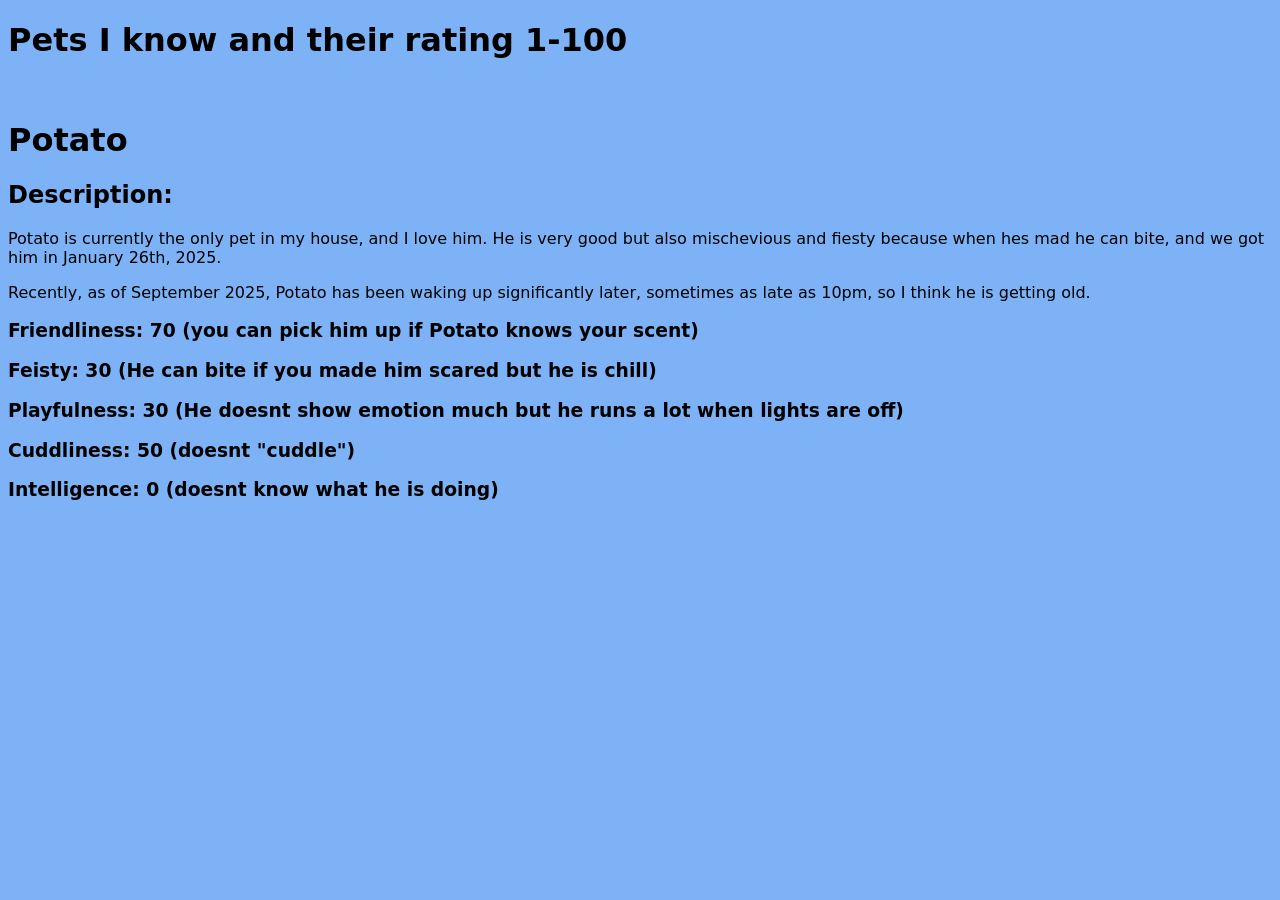
==== index.html @ 84dd9e2d "update index.html" ====
<!DOCTYPE html>
<html lang="en">
<head><link rel="preconnect" href="https://fonts.googleapis.com">
<link rel="preconnect" href="https://fonts.gstatic.com" crossorigin>
<link href="https://fonts.googleapis.com/css2?family=Funnel+Sans:ital,wght@0,300..800;1,300..800&display=swap" rel="stylesheet">
</style>   <style>
        img{
           border-radius: 25px; 
           margin: 5px;
        }
        body{
        font-family: system-ui, -apple-system, BlinkMacSystemFont, 'Segoe UI', Roboto, Oxygen, Ubuntu, Cantarell, 'Open Sans', 'Helvetica Neue', sans-serif;  
        }
    </style>
<body style="background-color: rgb(125, 179, 246);">
 <meta charset="UTF-8">
 <title>W pets</title>
 <h1>Pets I know and their rating 1-100</h1>
 <img src="tater1.jpeg" width="200px" alt="">
 <img src="tater2.jpeg" width="200px" alt="">
 <img src="tater3.jpeg" width="200px" alt="">
 <img src="tater4.jpeg" width="200px" alt="">
 <img src="tater5.jpeg" width="200px" alt="">
 <img src="tater6.jpeg" width="200px" alt="">
 <img src="tater7.jpeg" width="200px" alt="">
 <div style=""><h1>Potato</h1>
 <h2>Description:</h2>
<p>Potato is currently the only pet in my house,
     and I love him. He is very good but also mischevious
     and fiesty because when hes mad he can bite,
    and we got him in January 26th, 2025.
</p><p> Recently, as of September
    2025, Potato has been waking up significantly later, sometimes as late
    as 10pm, so I think he is getting old.</p>
<h3>Friendliness: 70 (you can pick him up if Potato knows your scent)</h3>
<h3>Feisty: 30 (He can bite if you made him scared but he is chill)</h3>
<h3>Playfulness: 30 (He doesnt show emotion much but he runs a lot when lights are off)</h3></div>
<h3>Cuddliness: 50 (doesnt "cuddle")</h3>
<h3>Intelligence: 0 (doesnt know what he is doing)</h3> </body>
 <head><link rel="preconnect" href="https://fonts.googleapis.com">
<link rel="preconnect" href="https://fonts.gstatic.com" crossorigin>
<link href="https://fonts.googleapis.com/css2?family=Funnel+Sans:ital,wght@0,300..800;1,300..800&display=swap" rel="stylesheet">
</head>

</html>
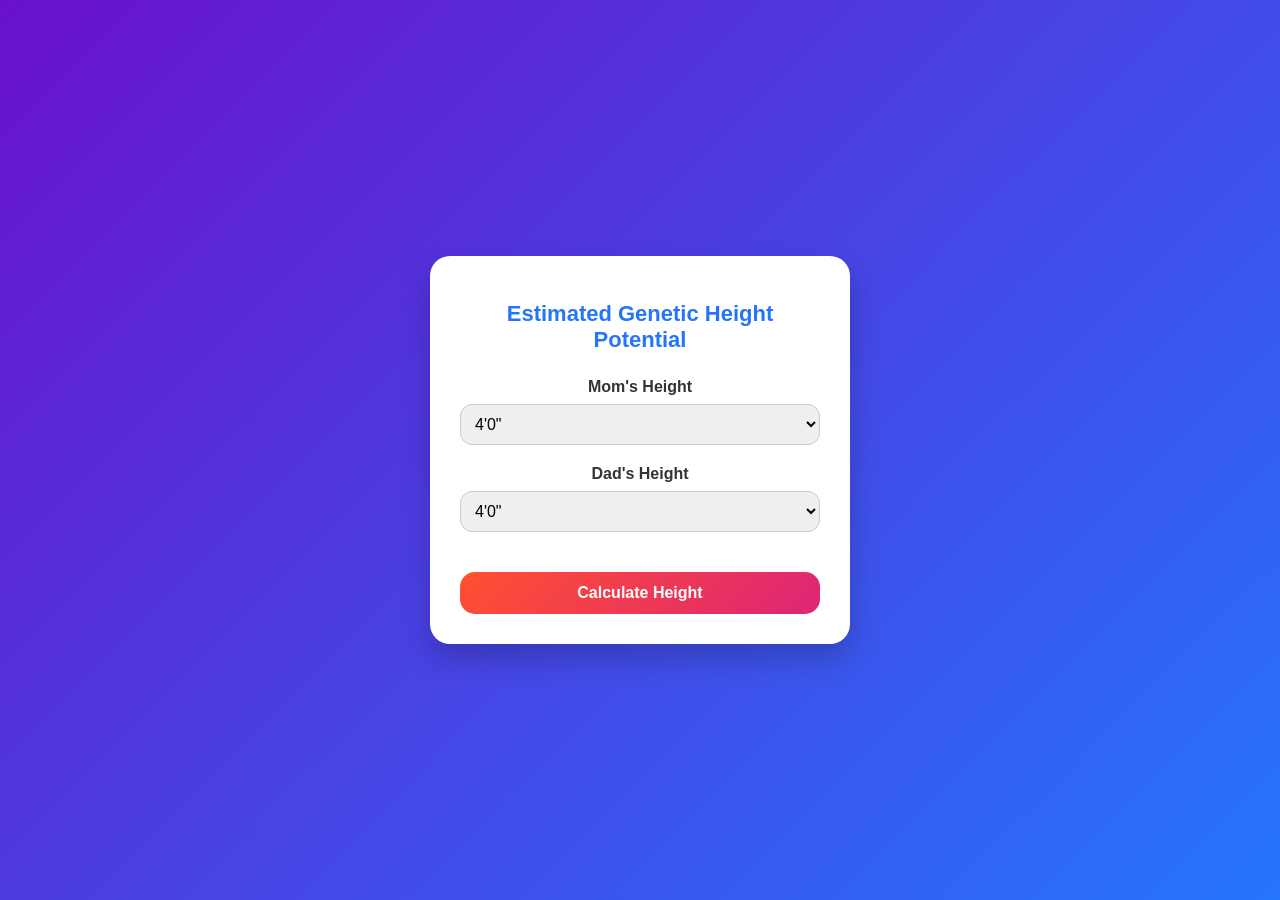
==== commit 83551298: "update index.html for improved structure and styling" ====
--- a/index.html
+++ b/index.html
@@ -1,45 +1,141 @@
 <!DOCTYPE html>
 <html lang="en">
-<head><link rel="preconnect" href="https://fonts.googleapis.com">
-<link rel="preconnect" href="https://fonts.gstatic.com" crossorigin>
-<link href="https://fonts.googleapis.com/css2?family=Funnel+Sans:ital,wght@0,300..800;1,300..800&display=swap" rel="stylesheet">
-</style>   <style>
-        img{
-           border-radius: 25px; 
-           margin: 5px;
-        }
-        body{
-        font-family: system-ui, -apple-system, BlinkMacSystemFont, 'Segoe UI', Roboto, Oxygen, Ubuntu, Cantarell, 'Open Sans', 'Helvetica Neue', sans-serif;  
-        }
-    </style>
-<body style="background-color: rgb(125, 179, 246);">
- <meta charset="UTF-8">
- <title>W pets</title>
- <h1>Pets I know and their rating 1-100</h1>
- <img src="tater1.jpeg" width="200px" alt="">
- <img src="tater2.jpeg" width="200px" alt="">
- <img src="tater3.jpeg" width="200px" alt="">
- <img src="tater4.jpeg" width="200px" alt="">
- <img src="tater5.jpeg" width="200px" alt="">
- <img src="tater6.jpeg" width="200px" alt="">
- <img src="tater7.jpeg" width="200px" alt="">
- <div style=""><h1>Potato</h1>
- <h2>Description:</h2>
-<p>Potato is currently the only pet in my house,
-     and I love him. He is very good but also mischevious
-     and fiesty because when hes mad he can bite,
-    and we got him in January 26th, 2025.
-</p><p> Recently, as of September
-    2025, Potato has been waking up significantly later, sometimes as late
-    as 10pm, so I think he is getting old.</p>
-<h3>Friendliness: 70 (you can pick him up if Potato knows your scent)</h3>
-<h3>Feisty: 30 (He can bite if you made him scared but he is chill)</h3>
-<h3>Playfulness: 30 (He doesnt show emotion much but he runs a lot when lights are off)</h3></div>
-<h3>Cuddliness: 50 (doesnt "cuddle")</h3>
-<h3>Intelligence: 0 (doesnt know what he is doing)</h3> </body>
- <head><link rel="preconnect" href="https://fonts.googleapis.com">
-<link rel="preconnect" href="https://fonts.gstatic.com" crossorigin>
-<link href="https://fonts.googleapis.com/css2?family=Funnel+Sans:ital,wght@0,300..800;1,300..800&display=swap" rel="stylesheet">
+<head>
+<meta charset="UTF-8">
+<title>Estimated Genetic Height Potential</title>
+
+<style>
+    body {
+        font-family: 'Segoe UI', Tahoma, Geneva, Verdana, sans-serif;
+        background: linear-gradient(135deg, #6a11cb, #2575fc);
+        height: 100vh;
+        margin: 0;
+        display: flex;
+        justify-content: center;
+        align-items: center;
+        color: #333;
+    }
+
+    .card {
+        background: white;
+        padding: 30px;
+        border-radius: 20px;
+        width: 360px;
+        box-shadow: 0 15px 30px rgba(0, 0, 0, 0.2);
+        text-align: center;
+    }
+
+    h1 {
+        font-size: 22px;
+        margin-bottom: 25px;
+        color: #2575fc;
+    }
+
+    .input-group {
+        margin-bottom: 20px;
+    }
+
+    label {
+        display: block;
+        margin-bottom: 8px;
+        font-weight: 600;
+    }
+
+    select {
+        width: 100%;
+        padding: 10px;
+        font-size: 16px;
+        border-radius: 12px;
+        border: 1px solid #ccc;
+        outline: none;
+        cursor: pointer;
+    }
+
+    button {
+        margin-top: 20px;
+        width: 100%;
+        padding: 12px;
+        font-size: 16px;
+        border: none;
+        border-radius: 15px;
+        background: linear-gradient(135deg, #ff512f, #dd2476);
+        color: white;
+        cursor: pointer;
+        font-weight: bold;
+        transition: transform 0.2s ease, box-shadow 0.2s ease;
+    }
+
+    button:hover {
+        transform: translateY(-2px);
+        box-shadow: 0 8px 15px rgba(0, 0, 0, 0.2);
+    }
+
+    .result {
+        margin-top: 25px;
+        padding: 15px;
+        background: #f1f5ff;
+        border-radius: 15px;
+        font-size: 18px;
+        font-weight: bold;
+        color: #333;
+        display: none;
+    }
+</style>
 </head>
 
+<body>
+
+<div class="card">
+    <h1>Estimated Genetic Height Potential</h1>
+
+    <div class="input-group">
+        <label for="momHeight">Mom's Height</label>
+        <select id="momHeight"></select>
+    </div>
+
+    <div class="input-group">
+        <label for="dadHeight">Dad's Height</label>
+        <select id="dadHeight"></select>
+    </div>
+
+    <button onclick="calculateHeight()">Calculate Height</button>
+
+    <div class="result" id="result"></div>
+</div>
+
+<script>
+    function populateHeights(selectId) {
+        const select = document.getElementById(selectId);
+        for (let feet = 4; feet <= 7; feet++) {
+            for (let inches = 0; inches < 12; inches++) {
+                const totalInches = feet * 12 + inches;
+                const option = document.createElement("option");
+                option.value = totalInches;
+                option.textContent = `${feet}'${inches}"`;
+                select.appendChild(option);
+            }
+        }
+    }
+
+    populateHeights("momHeight");
+    populateHeights("dadHeight");
+
+    function calculateHeight() {
+        const mom = parseInt(document.getElementById("momHeight").value);
+        const dad = parseInt(document.getElementById("dadHeight").value);
+
+        const combined = mom + dad;
+        const average = combined / 2;
+        const finalHeight = average + 5;
+
+        const feet = Math.floor(finalHeight / 12);
+        const inches = Math.round(finalHeight % 12);
+
+        const result = document.getElementById("result");
+        result.style.display = "block";
+        result.textContent = `Estimated Height: ${feet}'${inches}"`;
+    }
+</script>
+
+</body>
 </html>
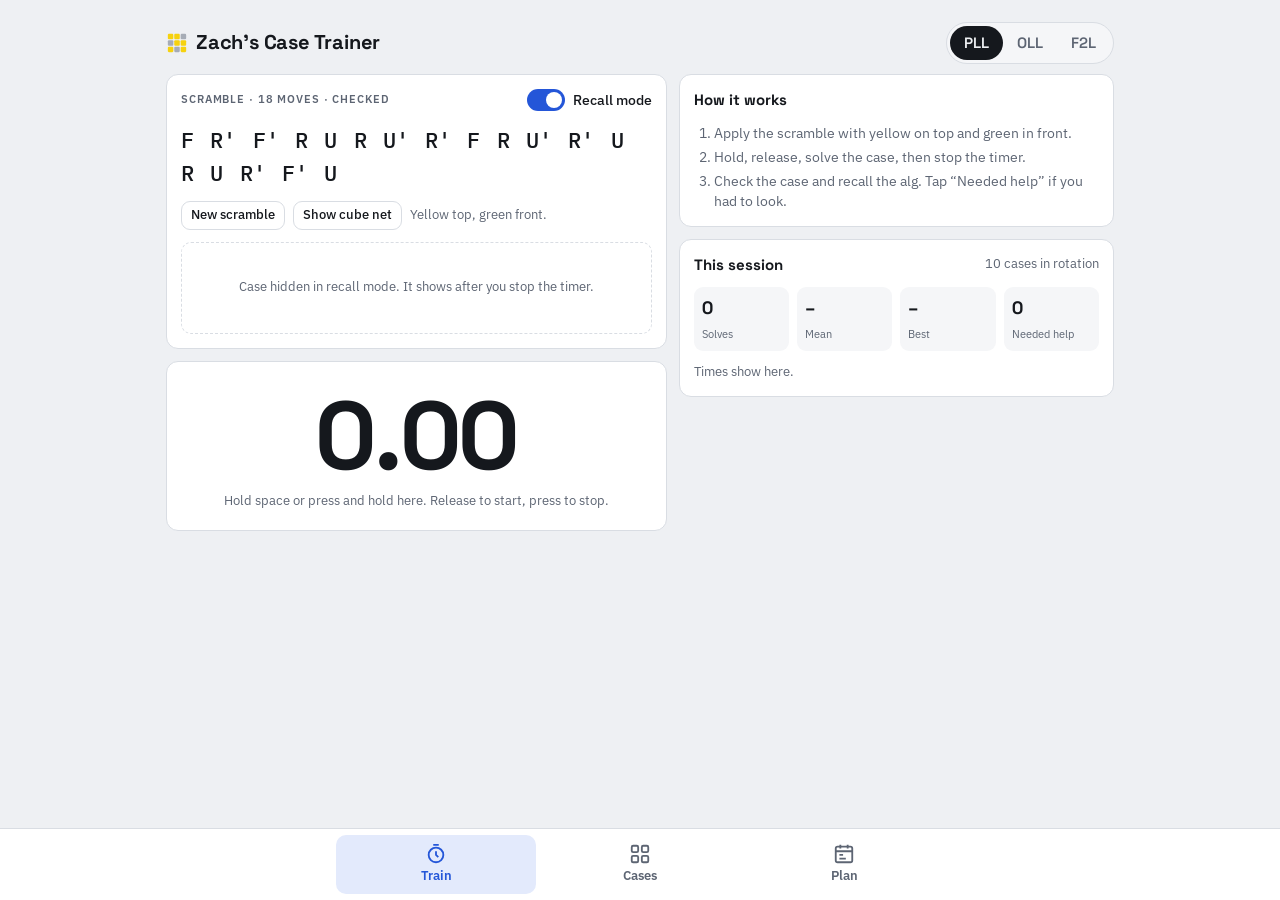
==== commit ecbd06e3: "Case trainer" ====
--- a/index.html
+++ b/index.html
@@ -1,141 +1,980 @@
-<!DOCTYPE html>
+<!doctype html>
 <html lang="en">
 <head>
-<meta charset="UTF-8">
-<title>Estimated Genetic Height Potential</title>
-
+<meta charset="utf-8">
+<meta name="viewport" content="width=device-width, initial-scale=1, viewport-fit=cover">
+<style>:root{padding-top:env(safe-area-inset-top,0px);padding-bottom:env(safe-area-inset-bottom,0px)}body{margin:0}img{max-width:100%}[hidden]{display:none!important}</style>
+<title>Zach’s Case Trainer</title>
+<meta name="claude:viewport-fit-sides" content="cover">
+<link rel="preconnect" href="https://fonts.googleapis.com">
+<link rel="stylesheet" href="https://fonts.googleapis.com/css2?family=Space+Grotesk:wght@500;600;700&family=IBM+Plex+Sans:wght@400;500;600&family=IBM+Plex+Mono:wght@400;500&display=swap">
 <style>
-    body {
-        font-family: 'Segoe UI', Tahoma, Geneva, Verdana, sans-serif;
-        background: linear-gradient(135deg, #6a11cb, #2575fc);
-        height: 100vh;
-        margin: 0;
-        display: flex;
-        justify-content: center;
-        align-items: center;
-        color: #333;
-    }
-
-    .card {
-        background: white;
-        padding: 30px;
-        border-radius: 20px;
-        width: 360px;
-        box-shadow: 0 15px 30px rgba(0, 0, 0, 0.2);
-        text-align: center;
-    }
-
-    h1 {
-        font-size: 22px;
-        margin-bottom: 25px;
-        color: #2575fc;
-    }
-
-    .input-group {
-        margin-bottom: 20px;
-    }
-
-    label {
-        display: block;
-        margin-bottom: 8px;
-        font-weight: 600;
-    }
-
-    select {
-        width: 100%;
-        padding: 10px;
-        font-size: 16px;
-        border-radius: 12px;
-        border: 1px solid #ccc;
-        outline: none;
-        cursor: pointer;
-    }
-
-    button {
-        margin-top: 20px;
-        width: 100%;
-        padding: 12px;
-        font-size: 16px;
-        border: none;
-        border-radius: 15px;
-        background: linear-gradient(135deg, #ff512f, #dd2476);
-        color: white;
-        cursor: pointer;
-        font-weight: bold;
-        transition: transform 0.2s ease, box-shadow 0.2s ease;
-    }
-
-    button:hover {
-        transform: translateY(-2px);
-        box-shadow: 0 8px 15px rgba(0, 0, 0, 0.2);
-    }
-
-    .result {
-        margin-top: 25px;
-        padding: 15px;
-        background: #f1f5ff;
-        border-radius: 15px;
-        font-size: 18px;
-        font-weight: bold;
-        color: #333;
-        display: none;
-    }
+/* Layout: one column app shell, mode switch on top, three views (Train / Cases / Plan), bottom tab bar. */
+:root {
+  --bg: #eef0f3; --surface: #ffffff; --surface-2: #f5f6f8; --line: #d9dde3; --fg: #15181d; --muted: #5d6573;
+  --accent: #2456d8; --accent-ink: #ffffff; --accent-soft: #e3eafc;
+  --good: #1f8a4c; --good-soft: #dff3e6; --warn: #b26a00; --warn-soft: #fbefd9; --bad: #c42b3a; --bad-soft: #fbe3e5;
+  --gray-sticker: #a6acb6; --sticker-line: #1d2026; --cube-body: #1d2026;
+  --sU: #f6d20e; --sF: #1aa35a; --sR: #ff8a1f; --sB: #2563eb; --sL: #d7263d; --sD: #fbfbfb;
+  --f-display: "Space Grotesk", "Segoe UI", system-ui, sans-serif;
+  --f-body: "IBM Plex Sans", "Segoe UI", system-ui, sans-serif;
+  --f-mono: "IBM Plex Mono", ui-monospace, "SFMono-Regular", Menlo, monospace;
+  --r: 12px;
+}
+@media (prefers-color-scheme: dark) { :root:not([data-theme="light"]) {
+  --bg: #0f1216; --surface: #181c22; --surface-2: #1f242c; --line: #2c333d; --fg: #e8ebf0; --muted: #9aa3b2;
+  --accent: #7ea2ff; --accent-ink: #0d1530; --accent-soft: #1d2747;
+  --good: #4fcf86; --good-soft: #15301f; --warn: #f0b04a; --warn-soft: #33270f; --bad: #ff7a86; --bad-soft: #3a1a1e;
+  --gray-sticker: #4a515c; --sticker-line: #0b0d10; --cube-body: #0b0d10; color-scheme: dark; } }
+:root[data-theme="dark"] {
+  --bg: #0f1216; --surface: #181c22; --surface-2: #1f242c; --line: #2c333d; --fg: #e8ebf0; --muted: #9aa3b2;
+  --accent: #7ea2ff; --accent-ink: #0d1530; --accent-soft: #1d2747;
+  --good: #4fcf86; --good-soft: #15301f; --warn: #f0b04a; --warn-soft: #33270f; --bad: #ff7a86; --bad-soft: #3a1a1e;
+  --gray-sticker: #4a515c; --sticker-line: #0b0d10; --cube-body: #0b0d10; color-scheme: dark; }
+* { box-sizing: border-box; }
+html, body { height: 100%; }
+body { background: var(--bg); color: var(--fg); font-family: var(--f-body); font-size: 15px; line-height: 1.45; -webkit-tap-highlight-color: transparent; }
+body::before { content: ""; position: fixed; inset: 0 0 auto; height: env(safe-area-inset-top, 0px); z-index: 10; background: var(--bg); }
+button { font: inherit; color: inherit; }
+:focus-visible { outline: 2px solid var(--accent); outline-offset: 2px; }
+.shell { max-width: 980px; margin: 0 auto; padding-left: max(16px, env(safe-area-inset-left, 0px)); padding-right: max(16px, env(safe-area-inset-right, 0px)); padding-block: 12px 96px; }
+header.top { position: sticky; top: env(safe-area-inset-top, 0px); z-index: 5; background: var(--bg); padding-block: 10px; display: flex; align-items: center; gap: 12px; flex-wrap: wrap; }
+.brand { font-family: var(--f-display); font-weight: 700; font-size: 20px; letter-spacing: -0.01em; display: flex; align-items: center; gap: 8px; margin-right: auto; }
+.brand svg { width: 22px; height: 22px; }
+.seg { display: inline-flex; background: var(--surface-2); border: 1px solid var(--line); border-radius: 999px; padding: 3px; }
+.seg button { border: 0; background: transparent; padding: 6px 14px; border-radius: 999px; font-weight: 600; font-family: var(--f-display); cursor: pointer; color: var(--muted); }
+.seg button[aria-pressed="true"] { background: var(--fg); color: var(--bg); }
+nav.tabs { position: fixed; left: 0; right: 0; bottom: 0; z-index: 6; background: var(--surface); border-top: 1px solid var(--line); display: flex; justify-content: center; gap: 4px; padding: 6px max(16px, env(safe-area-inset-right, 0px)) calc(6px + env(safe-area-inset-bottom, 0px)) max(16px, env(safe-area-inset-left, 0px)); }
+nav.tabs button { flex: 1; max-width: 200px; border: 0; background: transparent; padding: 8px 6px; border-radius: 10px; font-weight: 600; color: var(--muted); cursor: pointer; display: flex; flex-direction: column; align-items: center; gap: 2px; font-size: 13px; }
+nav.tabs button svg { width: 22px; height: 22px; }
+nav.tabs button[aria-pressed="true"] { color: var(--accent); background: var(--accent-soft); }
+h2 { font-family: var(--f-display); font-size: 18px; margin: 0; letter-spacing: -0.01em; text-wrap: balance; }
+h3 { font-family: var(--f-display); font-size: 15px; margin: 0; }
+.label { font-size: 11px; letter-spacing: 0.08em; text-transform: uppercase; color: var(--muted); font-weight: 600; }
+.muted { color: var(--muted); }
+.card { background: var(--surface); border: 1px solid var(--line); border-radius: var(--r); padding: 14px; min-width: 0; }
+.stack { display: flex; flex-direction: column; gap: 12px; }
+.row { display: flex; align-items: center; gap: 8px; flex-wrap: wrap; }
+.btn { border: 1px solid var(--line); background: var(--surface); padding: 7px 12px; border-radius: 9px; cursor: pointer; font-weight: 500; font-size: 14px; }
+.btn:hover { border-color: var(--muted); }
+.btn:disabled { opacity: .45; cursor: not-allowed; }
+.btn.primary { background: var(--accent); border-color: var(--accent); color: var(--accent-ink); font-weight: 600; }
+.btn.small { padding: 4px 9px; font-size: 13px; }
+.btn.danger { color: var(--bad); }
+.btn[aria-pressed="true"] { background: var(--accent-soft); border-color: var(--accent); color: var(--accent); }
+.alg { font-family: var(--f-mono); font-size: 13px; overflow-wrap: anywhere; }
+.pill { display: inline-flex; align-items: center; font-size: 11px; font-weight: 600; padding: 2px 8px; border-radius: 999px; letter-spacing: 0.02em; white-space: nowrap; }
+.st-new { background: var(--surface-2); color: var(--muted); border: 1px solid var(--line); }
+.st-learning { background: var(--warn-soft); color: var(--warn); }
+.st-practicing { background: var(--accent-soft); color: var(--accent); }
+.st-known { background: var(--good-soft); color: var(--good); }
+.num { font-variant-numeric: tabular-nums; }
+[hidden] { display: none !important; }
+
+/* Train */
+.train { display: grid; grid-template-columns: 1fr; gap: 12px; }
+@media (min-width: 820px) { .train { grid-template-columns: 1.15fr 1fr; align-items: start; } }
+.scramble { font-family: var(--f-mono); font-size: clamp(17px, 4.6vw, 22px); line-height: 1.5; word-spacing: 0.15em; font-weight: 500; overflow-wrap: anywhere; }
+.timerpad { user-select: none; -webkit-user-select: none; touch-action: none; cursor: pointer; text-align: center; padding: 26px 12px 20px; border-radius: var(--r); border: 1px solid var(--line); background: var(--surface); }
+.timerpad .time { font-family: var(--f-display); font-weight: 700; font-size: clamp(56px, 17vw, 96px); line-height: 1; font-variant-numeric: tabular-nums; letter-spacing: -0.02em; }
+.timerpad.holding .time { color: var(--bad); }
+.timerpad.ready .time { color: var(--good); }
+.timerpad.running { background: var(--surface-2); }
+.timerpad .hint { margin-top: 8px; color: var(--muted); font-size: 13px; }
+.caseinfo { display: flex; gap: 12px; align-items: center; min-width: 0; }
+.caseinfo svg.dia { width: 92px; height: 92px; flex: none; }
+.caseinfo > div { min-width: 0; }
+.veil { display: flex; align-items: center; justify-content: center; height: 92px; border: 1px dashed var(--line); border-radius: 10px; color: var(--muted); font-size: 13px; text-align: center; padding: 8px; }
+.switch { display: inline-flex; align-items: center; gap: 8px; cursor: pointer; font-size: 14px; font-weight: 500; }
+.switch input { appearance: none; width: 38px; height: 22px; border-radius: 999px; background: var(--line); position: relative; cursor: pointer; margin: 0; transition: background .15s; }
+.switch input::after { content: ""; position: absolute; top: 3px; left: 3px; width: 16px; height: 16px; border-radius: 50%; background: var(--surface); transition: transform .15s; }
+.switch input:checked { background: var(--accent); }
+.switch input:checked::after { transform: translateX(16px); }
+.net { width: 100%; max-width: 330px; display: block; margin: 0 auto; }
+.result { display: grid; gap: 10px; }
+.statgrid { display: grid; grid-template-columns: repeat(4, minmax(0, 1fr)); gap: 8px; }
+.stat { background: var(--surface-2); border-radius: 9px; padding: 8px; }
+.stat b { display: block; font-family: var(--f-display); font-size: 18px; font-variant-numeric: tabular-nums; }
+.stat span { font-size: 11px; color: var(--muted); }
+.banner { display: flex; align-items: center; gap: 10px; flex-wrap: wrap; background: var(--accent-soft); color: var(--fg); border-radius: var(--r); padding: 10px 14px; }
+.banner .t { font-family: var(--f-display); font-weight: 700; font-variant-numeric: tabular-nums; color: var(--accent); }
+.history { display: flex; flex-wrap: wrap; gap: 6px; }
+.history span { font-variant-numeric: tabular-nums; font-size: 13px; background: var(--surface-2); padding: 2px 7px; border-radius: 6px; }
+.history span.f { color: var(--bad); text-decoration: line-through; }
+
+/* Cases */
+.filters { display: flex; flex-wrap: wrap; gap: 6px; }
+.grid { display: grid; grid-template-columns: repeat(auto-fill, minmax(150px, 1fr)); gap: 10px; }
+@media (max-width: 420px) { .grid { grid-template-columns: repeat(2, minmax(0, 1fr)); } }
+.case { position: relative; background: var(--surface); border: 1.5px solid var(--line); border-radius: var(--r); padding: 10px; cursor: pointer; display: flex; flex-direction: column; gap: 6px; min-width: 0; text-align: left; }
+.case.on { border-color: var(--accent); box-shadow: 0 0 0 1px var(--accent) inset; }
+.case:not(.on) svg.dia { opacity: .55; }
+.case svg.dia { width: 100%; max-width: 120px; aspect-ratio: 1; margin: 0 auto; display: block; }
+.case .nm { font-family: var(--f-display); font-weight: 600; font-size: 14px; display: flex; justify-content: space-between; gap: 6px; align-items: baseline; }
+.case .alg { font-size: 11.5px; color: var(--muted); line-height: 1.35; }
+.case .meta { display: flex; justify-content: space-between; align-items: center; gap: 6px; }
+.case .check { position: absolute; top: 8px; left: 8px; width: 20px; height: 20px; border-radius: 50%; border: 1.5px solid var(--line); background: var(--surface); display: grid; place-items: center; }
+.case.on .check { background: var(--accent); border-color: var(--accent); }
+.case.on .check::after { content: ""; width: 9px; height: 5px; border-left: 2px solid var(--accent-ink); border-bottom: 2px solid var(--accent-ink); transform: rotate(-45deg) translate(1px, -1px); }
+.case .edit { border: 1px solid var(--line); background: var(--surface-2); border-radius: 7px; padding: 2px 8px; font-size: 12px; cursor: pointer; }
+.groupttl { font-family: var(--f-display); font-weight: 600; margin: 8px 0 -2px; color: var(--muted); font-size: 13px; letter-spacing: 0.04em; text-transform: uppercase; }
+
+/* Plan */
+.bars { display: grid; gap: 10px; }
+.bar { height: 10px; border-radius: 999px; background: var(--surface-2); overflow: hidden; display: flex; border: 1px solid var(--line); }
+.bar i { display: block; height: 100%; }
+.bar .k { background: var(--good); } .bar .p { background: var(--accent); } .bar .l { background: var(--warn); }
+.legend { display: flex; gap: 12px; flex-wrap: wrap; font-size: 12px; color: var(--muted); }
+.legend i { display: inline-block; width: 9px; height: 9px; border-radius: 2px; margin-right: 4px; vertical-align: 0; }
+.blocks { display: grid; grid-template-columns: repeat(3, minmax(0, 1fr)); gap: 8px; }
+@media (max-width: 560px) { .blocks { grid-template-columns: 1fr; } }
+.block { border: 1px solid var(--line); border-radius: 10px; padding: 10px; display: flex; flex-direction: column; gap: 6px; background: var(--surface-2); }
+.block .mins { font-family: var(--f-display); font-weight: 700; font-size: 22px; }
+.chips { display: flex; flex-wrap: wrap; gap: 6px; }
+.chip { display: inline-flex; gap: 6px; align-items: center; border: 1px solid var(--line); border-radius: 8px; padding: 4px 8px; font-size: 13px; background: var(--surface); cursor: pointer; }
+.chip small { color: var(--muted); font-variant-numeric: tabular-nums; }
+ol.steps { margin: 0; padding-left: 20px; display: grid; gap: 4px; }
+textarea, input[type="text"] { width: 100%; font-family: var(--f-mono); font-size: 14px; background: var(--surface-2); color: var(--fg); border: 1px solid var(--line); border-radius: 9px; padding: 9px; }
+
+/* Sheet */
+.sheet-bg { position: fixed; inset: 0; background: rgba(8, 10, 14, .45); z-index: 20; display: flex; align-items: flex-end; justify-content: center; }
+@media (min-width: 640px) { .sheet-bg { align-items: center; } }
+.sheet { background: var(--surface); width: 100%; max-width: 560px; max-height: 92vh; overflow: auto; border-radius: 16px 16px 0 0; padding: 18px max(16px, env(safe-area-inset-right, 0px)) calc(18px + env(safe-area-inset-bottom, 0px)) max(16px, env(safe-area-inset-left, 0px)); display: flex; flex-direction: column; gap: 12px; }
+@media (min-width: 640px) { .sheet { border-radius: 16px; } }
+.toast { position: fixed; left: 50%; bottom: calc(84px + env(safe-area-inset-bottom, 0px)); transform: translateX(-50%); background: var(--fg); color: var(--bg); padding: 10px 16px; border-radius: 10px; z-index: 30; font-weight: 500; font-size: 14px; max-width: calc(100% - 32px); }
+.note { font-size: 13px; padding: 8px 10px; border-radius: 8px; }
+.note.ok { background: var(--good-soft); color: var(--good); } .note.err { background: var(--bad-soft); color: var(--bad); }
+svg .sU { fill: var(--sU); } svg .sF { fill: var(--sF); } svg .sR { fill: var(--sR); } svg .sB { fill: var(--sB); } svg .sL { fill: var(--sL); } svg .sD { fill: var(--sD); } svg .sX { fill: var(--gray-sticker); }
+svg .body { fill: var(--cube-body); } svg .edge { stroke: var(--cube-body); stroke-width: .06; }
+svg .arw { stroke: #15181d; stroke-width: .12; stroke-linecap: round; fill: none; } svg .arwh { fill: #15181d; }
+@media (prefers-reduced-motion: reduce) { * { transition: none !important; } }
 </style>
 </head>
-
 <body>
 
-<div class="card">
-    <h1>Estimated Genetic Height Potential</h1>
-
-    <div class="input-group">
-        <label for="momHeight">Mom's Height</label>
-        <select id="momHeight"></select>
+<div class="shell">
+  <header class="top">
+    <div class="brand"><svg viewBox="0 0 24 24" aria-hidden="true"><rect x="2" y="2" width="6" height="6" rx="1.2" fill="var(--sU)"/><rect x="9" y="2" width="6" height="6" rx="1.2" fill="var(--sU)"/><rect x="16" y="2" width="6" height="6" rx="1.2" fill="var(--gray-sticker)"/><rect x="2" y="9" width="6" height="6" rx="1.2" fill="var(--gray-sticker)"/><rect x="9" y="9" width="6" height="6" rx="1.2" fill="var(--sU)"/><rect x="16" y="9" width="6" height="6" rx="1.2" fill="var(--sU)"/><rect x="2" y="16" width="6" height="6" rx="1.2" fill="var(--sU)"/><rect x="9" y="16" width="6" height="6" rx="1.2" fill="var(--gray-sticker)"/><rect x="16" y="16" width="6" height="6" rx="1.2" fill="var(--sU)"/></svg>Zach’s Case Trainer</div>
+    <div class="seg" role="group" aria-label="Algorithm set" id="modeSeg">
+      <button data-mode="pll">PLL</button><button data-mode="oll">OLL</button><button data-mode="f2l">F2L</button>
     </div>
-
-    <div class="input-group">
-        <label for="dadHeight">Dad's Height</label>
-        <select id="dadHeight"></select>
-    </div>
-
-    <button onclick="calculateHeight()">Calculate Height</button>
-
-    <div class="result" id="result"></div>
+  </header>
+  <main id="view"></main>
 </div>
+<nav class="tabs" id="tabs">
+  <button data-tab="train"><svg viewBox="0 0 24 24" fill="none" stroke="currentColor" stroke-width="2" aria-hidden="true"><circle cx="12" cy="13" r="8"/><path d="M12 9v4l2.5 2.5M9 2h6"/></svg>Train</button>
+  <button data-tab="cases"><svg viewBox="0 0 24 24" fill="none" stroke="currentColor" stroke-width="2" aria-hidden="true"><rect x="3" y="3" width="7" height="7" rx="1.5"/><rect x="14" y="3" width="7" height="7" rx="1.5"/><rect x="3" y="14" width="7" height="7" rx="1.5"/><rect x="14" y="14" width="7" height="7" rx="1.5"/></svg>Cases</button>
+  <button data-tab="plan"><svg viewBox="0 0 24 24" fill="none" stroke="currentColor" stroke-width="2" aria-hidden="true"><rect x="3" y="4" width="18" height="17" rx="2"/><path d="M3 9h18M8 2v4M16 2v4M7 13h4M7 17h7"/></svg>Plan</button>
+</nav>
+<div id="sheet"></div>
+<div id="toast" class="toast" hidden></div>
 
 <script>
-    function populateHeights(selectId) {
-        const select = document.getElementById(selectId);
-        for (let feet = 4; feet <= 7; feet++) {
-            for (let inches = 0; inches < 12; inches++) {
-                const totalInches = feet * 12 + inches;
-                const option = document.createElement("option");
-                option.value = totalInches;
-                option.textContent = `${feet}'${inches}"`;
-                select.appendChild(option);
-            }
+/* Cube simulator core: facelet model built from 3D sticker coordinates. */
+const Cube = (() => {
+  const FACES = 'URFDLB';
+  // face -> (row,col) -> [pos, normal]
+  function faceSticker(f, r, c) {
+    const a = -1 + c, b = 1 - r;
+    switch (f) {
+      case 'U': return [[-1 + c, 1, -1 + r], [0, 1, 0]];
+      case 'D': return [[-1 + c, -1, 1 - r], [0, -1, 0]];
+      case 'F': return [[a, b, 1], [0, 0, 1]];
+      case 'B': return [[1 - c, b, -1], [0, 0, -1]];
+      case 'R': return [[1, b, 1 - c], [1, 0, 0]];
+      case 'L': return [[-1, b, -1 + c], [-1, 0, 0]];
+    }
+  }
+  const ST = [];
+  for (const f of FACES) for (let r = 0; r < 3; r++) for (let c = 0; c < 3; c++) {
+    const [p, n] = faceSticker(f, r, c); ST.push({ f, r, c, p, n });
+  }
+  const key = (p, n) => p.join(',') + '|' + n.join(',');
+  const IDX = new Map(ST.map((s, i) => [key(s.p, s.n), i]));
+  const idx = (f, r, c) => FACES.indexOf(f) * 9 + r * 3 + c;
+
+  // rotate vector clockwise (seen from +axis) by one quarter
+  function rotCW(v, ax) {
+    const [x, y, z] = v;
+    if (ax === 'x') return [x, z, -y];
+    if (ax === 'y') return [-z, y, x];
+    return [y, -x, z];
+  }
+  function rotCCW(v, ax) { return rotCW(rotCW(rotCW(v, ax), ax), ax); }
+  // move defs: [axis, sign(+1 cw about +axis), layer predicate on coord]
+  const AX = { x: 0, y: 1, z: 2 };
+  const DEF = {
+    U: ['y', 1, v => v === 1], D: ['y', -1, v => v === -1], R: ['x', 1, v => v === 1], L: ['x', -1, v => v === -1],
+    F: ['z', 1, v => v === 1], B: ['z', -1, v => v === -1],
+    u: ['y', 1, v => v >= 0], d: ['y', -1, v => v <= 0], r: ['x', 1, v => v >= 0], l: ['x', -1, v => v <= 0],
+    f: ['z', 1, v => v >= 0], b: ['z', -1, v => v <= 0],
+    M: ['x', -1, v => v === 0], E: ['y', -1, v => v === 0], S: ['z', 1, v => v === 0],
+    x: ['x', 1, () => true], y: ['y', 1, () => true], z: ['z', 1, () => true],
+  };
+  const PERM = {};
+  for (const m in DEF) {
+    const [ax, sg, pred] = DEF[m];
+    const perm = new Array(54); // perm[i] = destination of sticker i
+    ST.forEach((s, i) => {
+      if (!pred(s.p[AX[ax]])) { perm[i] = i; return; }
+      const fn = sg > 0 ? rotCW : rotCCW;
+      perm[i] = IDX.get(key(fn(s.p, ax), fn(s.n, ax)));
+    });
+    PERM[m] = perm;
+  }
+  function solved() { const a = []; for (const f of FACES) for (let i = 0; i < 9; i++) a.push(f); return a; }
+  function applyMove(st, m, times) {
+    const p = PERM[m];
+    for (let t = 0; t < times; t++) { const n = new Array(54); for (let i = 0; i < 54; i++) n[p[i]] = st[i]; st = n; }
+    return st;
+  }
+  // parse: returns [{m, n}] n in 1..3 (quarter turns cw)
+  function parse(alg) {
+    const out = [];
+    const s = alg.replace(/[()\[\]]/g, ' ').replace(/’/g, "'");
+    const re = /([URFDLBurfdlbMESxyz])(w?)(\d*)('?)/g;
+    let mm;
+    const cleaned = s.replace(/\s+/g, ' ').trim();
+    // validate tokens
+    for (const tok of cleaned.split(' ')) { if (tok && !/^([URFDLBurfdlbMESxyz])w?\d*'?$/.test(tok)) throw new Error('Unknown move "' + tok + '"'); }
+    while ((mm = re.exec(cleaned))) {
+      let m = mm[1]; if (mm[2]) m = m.toLowerCase();
+      let n = mm[3] ? parseInt(mm[3], 10) : 1; if (mm[4]) n = -n;
+      n = ((n % 4) + 4) % 4; if (n) out.push({ m, n });
+    }
+    return out;
+  }
+  function apply(st, alg) {
+    const mv = typeof alg === 'string' ? parse(alg) : alg;
+    for (const { m, n } of mv) st = applyMove(st, m, n);
+    return st;
+  }
+  const fmt = mv => mv.map(({ m, n }) => m + (n === 2 ? '2' : n === 3 ? "'" : '')).join(' ');
+  const invert = mv => mv.slice().reverse().map(({ m, n }) => ({ m, n: (4 - n) % 4 }));
+  const invertStr = a => fmt(invert(parse(a)));
+
+  // center-relative: recolor each sticker by which face's center has that color, so whole-cube rotation is normalized
+  const ROTS = (() => { // 24 rotation sequences
+    const seqs = []; const seen = new Set();
+    const pre = ['', 'x', 'x2', "x'", 'z', "z'"];
+    for (const a of pre) for (const b of ['', 'y', 'y2', "y'"]) {
+      const s = (a + ' ' + b).trim(); const k = apply(solved(), s).join('');
+      if (!seen.has(k)) { seen.add(k); seqs.push(s); }
+    }
+    return seqs;
+  })();
+  function reorient(st) { // rotate whole cube so centers are home (U on U, F on F)
+    for (const r of ROTS) { const t = apply(st, r); if (t[4] === 'U' && t[22] === 'F') return t; }
+    throw new Error('reorient failed');
+  }
+  function canon(st) { // recolor relative to centers (no rotation needed)
+    const map = {}; for (let f = 0; f < 6; f++) map[st[f * 9 + 4]] = FACES[f];
+    return st.map(c => map[c]);
+  }
+
+  // pieces
+  const PIECES = []; // {stickers:[idx], home:'UFR' ...}
+  (() => {
+    const byPos = new Map();
+    ST.forEach((s, i) => { const k = s.p.join(','); if (!byPos.has(k)) byPos.set(k, []); byPos.get(k).push(i); });
+    for (const [k, arr] of byPos) if (arr.length > 1) PIECES.push({ pos: k.split(',').map(Number), stickers: arr, name: arr.map(i => ST[i].f).sort((a, b) => FACES.indexOf(a) - FACES.indexOf(b)).join('') });
+  })();
+  const pieceAt = name => PIECES.find(p => p.name === name);
+  // locate a piece (by home colors) in state st (canonical colors)
+  function locate(st, name) {
+    const set = name.split('').sort().join('');
+    for (const p of PIECES) {
+      const cols = p.stickers.map(i => st[i]);
+      if (cols.slice().sort().join('') === set) {
+        // orientation: index of U/D color sticker or for edges compare
+        return { at: p.name, stickers: p.stickers, cols };
+      }
+    }
+  }
+  const pieceSolved = (st, p) => p.stickers.every(i => st[i] === ST[i].f);
+  const UL = PIECES.filter(p => p.pos[1] === 1);
+  const isU = p => p.pos[1] === 1;
+  // regions
+  const CROSS = ['DF', 'DR', 'DB', 'DL'].map(n => PIECES.find(p => p.name === n.split('').sort((a, b) => FACES.indexOf(a) - FACES.indexOf(b)).join('')));
+  const pn = s => s.split('').sort((a, b) => FACES.indexOf(a) - FACES.indexOf(b)).join('');
+  const SLOTS = { FR: [pn('DFR'), pn('FR')], FL: [pn('DFL'), pn('FL')], BR: [pn('DBR'), pn('BR')], BL: [pn('DBL'), pn('BL')] };
+  const slotSolved = (st, s) => SLOTS[s].every(n => pieceSolved(st, pieceAt(n)));
+  const crossSolved = st => CROSS.every(p => pieceSolved(st, p));
+  const f2lSolved = st => PIECES.filter(p => !isU(p)).every(p => pieceSolved(st, p)) && [1, 2, 3, 5].every(f => st[f * 9 + 4] === FACES[f]);
+  const allSolved = st => st.every((c, i) => c === ST[i].f);
+  const ollSolved = st => f2lSolved(st) && [0, 1, 2, 3, 4, 5, 6, 7, 8].every(i => st[i] === 'U');
+  const after = (st, a) => canon(apply(st, a));
+  const AUF = ['', 'U', 'U2', "U'"];
+
+  // simplify a face-turn-only sequence (merge same face, allow passing opposite face)
+  const OPP = { U: 'D', D: 'U', R: 'L', L: 'R', F: 'B', B: 'F' };
+  function simplify(mv) {
+    const out = [];
+    for (const x of mv) {
+      let merged = false;
+      for (let j = out.length - 1; j >= 0 && j >= out.length - 2; j--) {
+        if (out[j].m === x.m) {
+          // ensure anything between is opposite face
+          if (j === out.length - 2 && out[j + 1].m !== OPP[x.m]) break;
+          const n = (out[j].n + x.n) % 4;
+          if (n) out[j] = { m: x.m, n }; else out.splice(j, 1);
+          merged = true; break;
         }
-    }
-
-    populateHeights("momHeight");
-    populateHeights("dadHeight");
-
-    function calculateHeight() {
-        const mom = parseInt(document.getElementById("momHeight").value);
-        const dad = parseInt(document.getElementById("dadHeight").value);
-
-        const combined = mom + dad;
-        const average = combined / 2;
-        const finalHeight = average + 5;
-
-        const feet = Math.floor(finalHeight / 12);
-        const inches = Math.round(finalHeight % 12);
-
-        const result = document.getElementById("result");
-        result.style.display = "block";
-        result.textContent = `Estimated Height: ${feet}'${inches}"`;
-    }
+        if (out[j].m !== OPP[x.m]) break;
+      }
+      if (!merged) out.push({ ...x });
+    }
+    // repeat until stable
+    return out.length < mv.length ? simplify(out) : out;
+  }
+  // convert any sequence (wide, slice, rotations) to outer face turns in a fixed frame
+  const DECOMP = { r: [['L', 1], ['x', 1]], l: [['R', 1], ['x', 3]], u: [['D', 1], ['y', 1]], d: [['U', 1], ['y', 3]], f: [['B', 1], ['z', 1]], b: [['F', 1], ['z', 3]],
+    M: [['R', 1], ['L', 3], ['x', 3]], E: [['U', 1], ['D', 3], ['y', 3]], S: [['F', 3], ['B', 1], ['z', 1]] };
+  function toFaceTurns(alg) {
+    const mv = typeof alg === 'string' ? parse(alg) : alg;
+    let frame = solved(); const out = [];
+    const phys = L => frame[FACES.indexOf(L) * 9 + 4];
+    for (const { m, n } of mv) for (let t = 0; t < n; t++) {
+      const parts = DECOMP[m] || [[m, 1]];
+      for (const [pm, pc] of parts) {
+        if ('xyz'.includes(pm)) frame = applyMove(frame, pm, pc);
+        else out.push({ m: phys(pm), n: pc });
+      }
+    }
+    return simplify(out);
+  }
+  return { FACES, ST, idx, solved, parse, apply, fmt, invert, invertStr, reorient, canon, PIECES, pieceAt, locate, pieceSolved, SLOTS, slotSolved, crossSolved, f2lSolved, allSolved, ollSolved, after, AUF, simplify, toFaceTurns, isU, pn };
+})();
+// export = Cube;
+
+/* Algorithm library. Cases are defined by their main algorithm; the simulator derives each case's picture from it. */
+const ALGS = (() => {
+  const OLL_GROUPS = {
+    OCLL: [21, 22, 23, 24, 25, 26, 27], T: [33, 45], P: [31, 32, 43, 44], W: [36, 38], L: [47, 48, 49, 50, 53, 54],
+    C: [34, 46], Line: [51, 52, 55, 56], Dot: [1, 2, 3, 4, 17, 18, 19, 20], Square: [5, 6], 'Small lightning': [7, 8, 11, 12],
+    'Big lightning': [39, 40], Fish: [9, 10, 35, 37], Knight: [13, 14, 15, 16], Awkward: [29, 30, 41, 42], 'Edges only': [28, 57],
+  };
+  const OLL_ALGS = {
+    1: "R U2 R2 F R F' U2 R' F R F'", 2: "F R U R' U' F' f R U R' U' f'", 3: "f R U R' U' f' U' F R U R' U' F'",
+    4: "f R U R' U' f' U F R U R' U' F'", 5: "r' U2 R U R' U r", 6: "r U2 R' U' R U' r'", 7: "r U R' U R U2 r'",
+    8: "l' U' L U' L' U2 l", 9: "R U R' U' R' F R2 U R' U' F'", 10: "R U R' U R' F R F' R U2 R'",
+    11: "r U R' U R' F R F' R U2 r'", 12: "M' R' U' R U' R' U2 R U' R r'", 13: "F U R U' R2 F' R U R U' R'",
+    14: "R' F R U R' F' R F U' F'", 15: "r' U' r R' U' R U r' U r", 16: "r U r' R U R' U' r U' r'",
+    17: "R U R' U R' F R F' U2 R' F R F'", 18: "r U R' U R U2 r2 U' R U' R' U2 r", 19: "M U R U R' U' M' R' F R F'",
+    20: "r U R' U' M2 U R U' R' U' M'", 21: "R U2 R' U' R U R' U' R U' R'", 22: "R U2 R2 U' R2 U' R2 U2 R",
+    23: "R2 D' R U2 R' D R U2 R", 24: "r U R' U' r' F R F'", 25: "F' r U R' U' r' F R", 26: "R U2 R' U' R U' R'",
+    27: "R U R' U R U2 R'", 28: "r U R' U' r' R U R U' R'", 29: "R U R' U' R U' R' F' U' F R U R'",
+    30: "F R' F R2 U' R' U' R U R' F2", 31: "R' U' F U R U' R' F' R", 32: "L U F' U' L' U L F L'",
+    33: "R U R' U' R' F R F'", 34: "R U R2 U' R' F R U R U' F'", 35: "R U2 R2 F R F' R U2 R'",
+    36: "L' U' L U' L' U L U L F' L' F", 37: "F R' F' R U R U' R'", 38: "R U R' U R U' R' U' R' F R F'",
+    39: "L F' L' U' L U F U' L'", 40: "R' F R U R' U' F' U R", 41: "R U R' U R U2 R' F R U R' U' F'",
+    42: "R' U' R U' R' U2 R F R U R' U' F'", 43: "F' U' L' U L F", 44: "F U R U' R' F'", 45: "F R U R' U' F'",
+    46: "R' U' R' F R F' U R", 47: "R' U' R' F R F' R' F R F' U R", 48: "F R U R' U' R U R' U' F'",
+    49: "r U' r2 U r2 U r2 U' r", 50: "r' U r2 U' r2 U' r2 U r'", 51: "F U R U' R' U R U' R' F'",
+    52: "R U R' U R U' B U' B' R'", 53: "l' U2 L U L' U' L U L' U l", 54: "r U2 R' U' R U R' U' R U' r'",
+    55: "R' F R U R U' R2 F' R2 U' R' U R U R'", 56: "r' U' r U' R' U R U' R' U R r' U r", 57: "R U R' U' M' U R U' r'",
+  };
+  const OCLL_NAMES = { 21: 'H', 22: 'Pi', 23: 'Headlights', 24: 'Chameleon', 25: 'Bowtie', 26: 'Antisune', 27: 'Sune' };
+  const OLL = [];
+  for (const [g, ids] of Object.entries(OLL_GROUPS)) for (const n of ids)
+    OLL.push({ id: 'oll' + n, num: n, name: 'OLL ' + n + (OCLL_NAMES[n] ? ' · ' + OCLL_NAMES[n] : ''), group: g, alg: OLL_ALGS[n] });
+  OLL.sort((a, b) => a.num - b.num);
+
+  const PLL = [
+    ['H', 'Edges only', 'M2 U M2 U2 M2 U M2'],
+    ['Ua', 'Edges only', "M2 U M U2 M' U M2"],
+    ['Ub', 'Edges only', "M2 U' M U2 M' U' M2"],
+    ['Z', 'Edges only', "M2 U M2 U M' U2 M2 U2 M' U2"],
+    ['Aa', 'Corners only', "x R' U R' D2 R U' R' D2 R2 x'"],
+    ['Ab', 'Corners only', "x R2 D2 R U R' D2 R U' R x'"],
+    ['E', 'Corners only', "x' R U' R' D R U R' D' R U R' D R U' R' D' x"],
+    ['T', 'Adjacent swap', "R U R' U' R' F R2 U' R' U' R U R' F'"],
+    ['F', 'Adjacent swap', "R' U' F' R U R' U' R' F R2 U' R' U' R U R' U R"],
+    ['Ja', 'Adjacent swap', "x R2 F R F' R U2 r' U r U2 x'"],
+    ['Jb', 'Adjacent swap', "R U R' F' R U R' U' R' F R2 U' R' U'"],
+    ['Ra', 'Adjacent swap', "R U' R' U' R U R D R' U' R D' R' U2 R' U'"],
+    ['Rb', 'Adjacent swap', "R2 F R U R U' R' F' R U2 R' U2 R U"],
+    ['Y', 'Diagonal swap', "F R U' R' U' R U R' F' R U R' U' R' F R F'"],
+    ['V', 'Diagonal swap', "R' U R' U' y R' F' R2 U' R' U R' F R F"],
+    ['Na', 'Diagonal swap', "R U R' U R U R' F' R U R' U' R' F R2 U' R' U2 R U' R'"],
+    ['Nb', 'Diagonal swap', "R' U R U' R' F' U' F R U R' F R' F' R U' R"],
+    ['Ga', 'G perms', "R2 U R' U R' U' R U' R2 U' D R' U R D'"],
+    ['Gb', 'G perms', "R' U' R U D' R2 U R' U R U' R U' R2 D"],
+    ['Gc', 'G perms', "R2 U' R U' R U R' U R2 U D' R U' R' D"],
+    ['Gd', 'G perms', "R U R' U' D R2 U' R U' R' U R' U R2 D'"],
+  ].map(([n, g, a]) => ({ id: 'pll' + n, name: n + ' perm', short: n, group: g, alg: a }));
+
+  // Advanced F2L. slot = slot being solved, free = slots that may be left unsolved (empty slot tricks).
+  const F2L = [
+    // Both pieces stuck in the slot
+    ['f1', 'Corner solved, edge flipped', 'Stuck in slot', 'FR', [], "R2 U2 F R2 F' U2 R' U R'"],
+    ['f2', 'Corner white right, edge solved', 'Stuck in slot', 'FR', [], "R U' R' U R U2 R' U R U' R'"],
+    ['f3', 'Corner white front, edge solved', 'Stuck in slot', 'FR', [], "R U' R' U' R U R' U2 R U' R'"],
+    ['f4', 'Corner white right, edge flipped', 'Stuck in slot', 'FR', [], "R U R' U' R U' R' U2 F' U' F"],
+    ['f5', 'Corner white front, edge flipped', 'Stuck in slot', 'FR', [], "F' U' F U F' U F U2 R U R'"],
+    // Corner in slot, edge in top layer
+    ['f6', 'Corner solved, edge front', 'Corner in slot', 'FR', [], "U R U' R' U' F' U F"],
+    ['f7', 'Corner solved, edge right', 'Corner in slot', 'FR', [], "U' F' U F U R U' R'"],
+    ['f8', 'Corner white right, edge right', 'Corner in slot', 'FR', [], "R U R' U' R U R'"],
+    ['f9', 'Corner white front, edge front', 'Corner in slot', 'FR', [], "F' U' F U F' U' F"],
+    ['f10', 'Corner white front, edge right', 'Corner in slot', 'FR', [], "R U' R' U R U' R'"],
+    ['f11', 'Corner white right, edge front', 'Corner in slot', 'FR', [], "F' U F U' F' U F"],
+    // Edge in slot, corner in top layer
+    ['f12', 'White up, edge solved', 'Edge in slot', 'FR', [], "U R U' R' U R U' R' U R U' R'"],
+    ['f13', 'White up, edge flipped', 'Edge in slot', 'FR', [], "R U' R' F' U2 F"],
+    ['f14', 'White front, edge solved', 'Edge in slot', 'FR', [], "R U R' U' R U' R' U R U' R'"],
+    ['f15', 'White right, edge solved', 'Edge in slot', 'FR', [], "F' U' F U F' U F U' F' U F"],
+    ['f16', 'White front, edge flipped', 'Edge in slot', 'FR', [], "R U R' U' F' U F"],
+    ['f17', 'White right, edge flipped', 'Edge in slot', 'FR', [], "F' U' F U R U' R'"],
+    // Pieces stuck in another slot (that slot's own pair is not solved yet)
+    ['f18', 'Pair stuck in back slot', 'Wrong slot', 'FR', ['BR'], "R' U' R F' U2 F"],
+    ['f19', 'Corner stuck in back slot', 'Wrong slot', 'FR', ['BR'], "R' U R U2 R U' R'"],
+    ['f20', 'Edge stuck in back slot', 'Wrong slot', 'FR', ['BR'], "R U2 R2 U' R2 U R'"],
+    ['f21', 'Pair stuck in left slot', 'Wrong slot', 'FR', ['FL'], "L' U2 L F' U F"],
+    ['f22', 'Corner stuck in left slot', 'Wrong slot', 'FR', ['FL'], "L' U L R U' R'"],
+    ['f23', 'Edge stuck in left slot', 'Wrong slot', 'FR', ['FL'], "L F2 L' F2"],
+    // Using an empty slot
+    ['f24', 'Empty back slot: white right, edge left', 'Empty slot', 'FR', ['BR'], "R' U R2 U R'"],
+    ['f25', 'Empty back slot: split pair', 'Empty slot', 'FR', ['BR'], "R' U' R2 U' R'"],
+    ['f26', 'Empty back slot: white right, edge front', 'Empty slot', 'FR', ['BR'], "R' U2 R2 U R'"],
+    ['f27', 'Edge in left slot, corner in back', 'Wrong slot', 'FR', ['FL'], "L' U L R U R'"],
+    // Back slots without rotating
+    ['f29', 'Back right: easy insert', 'Back slots', 'BR', [], "R' U' R"],
+    ['f30', 'Back right: easy insert (B)', 'Back slots', 'BR', [], "B U B'"],
+    ['f31', 'Back right: split pair', 'Back slots', 'BR', [], "U R' U R U' R' U' R"],
+    ['f32', 'Back right: white up', 'Back slots', 'BR', [], "R' U2 R U R' U' R"],
+    ['f33', 'Back left: easy insert', 'Back slots', 'BL', [], "L U L'"],
+    ['f34', 'Back left: easy insert (B)', 'Back slots', 'BL', [], "B' U' B"],
+    ['f35', 'Back left: split pair', 'Back slots', 'BL', [], "U' L U' L' U L U L'"],
+    ['f36', 'Back left: white up', 'Back slots', 'BL', [], "L U2 L' U' L U L'"],
+  ].map(([id, name, group, slot, free, alg]) => ({ id, name, group, slot, free, alg }));
+  return { OLL, PLL, F2L };
+})();
+// export = ALGS;
+
+/* Scrambles and case checks built on the simulator. */
+const Engine = ((C, A) => {
+  const S = C.solved();
+  const rnd = n => Math.floor(Math.random() * n);
+  const pick = a => a[rnd(a.length)];
+  const auf = () => pick(C.AUF);
+  const inv = a => C.invertStr(a);
+  const after = (st, a) => C.canon(C.apply(st, a));
+  const home = seq => C.canon(C.reorient(C.apply(S, seq)));
+  const REQ = c => ['FR', 'FL', 'BR', 'BL'].filter(s => s !== c.slot && !c.free.includes(s));
+  const EXTRACT = { BR: ["R' U R", "R' U' R", "R' U2 R"], FL: ["L' U L", "L' U' L", "L' U2 L"], BL: ["L U L'", "L U' L'", "L U2 L'"], FR: ["R U R'", "R U' R'", "R U2 R'"] };
+
+  // case state as the solver holds it before running the main alg
+  function caseState(mode, c) {
+    if (mode === 'f2l') return C.canon(C.apply(S, c.free.map(s => EXTRACT[s][0]).join(' ') + ' ' + inv(c.alg)));
+    return C.canon(C.apply(S, inv(c.alg)));
+  }
+  // does alg solve this state's case (allowing an AUF before and after)?
+  function solves(mode, c, st, alg) {
+    for (const a of C.AUF) {
+      let t;
+      try { t = after(st, a + ' ' + alg); } catch (e) { return false; }
+      if (mode === 'oll' && C.ollSolved(t)) return true;
+      if (mode === 'pll' && C.AUF.some(b => C.allSolved(after(t, b)))) return true;
+      if (mode === 'f2l' && C.crossSolved(t) && C.slotSolved(t, c.slot) && REQ(c).every(s => C.slotSolved(t, s))) return true;
+    }
+    return false;
+  }
+  function isCase(mode, c, st) {
+    if (mode === 'f2l') { if (C.slotSolved(st, c.slot) || !C.crossSolved(st) || !REQ(c).every(s => C.slotSolved(st, s))) return false; }
+    else if (!C.f2lSolved(st)) return false;
+    if (mode === 'pll' && !C.ollSolved(st)) return false;
+    return solves(mode, c, st, c.alg);
+  }
+  // two-look last layer solver using the library (OLL then PLL), returns move string
+  function twoLook(st) {
+    let o = null;
+    if (C.ollSolved(st)) o = { s: '', t: st };
+    else outer: for (const a of C.AUF) for (const c of A.OLL) {
+      const t = after(st, a + ' ' + c.alg);
+      if (C.ollSolved(t)) { o = { s: a + ' ' + c.alg, t }; break outer; }
+    }
+    if (!o) return null;
+    for (const b of C.AUF) for (const p of [{ alg: '' }].concat(A.PLL)) {
+      const t = after(o.t, b + ' ' + p.alg);
+      for (const k of C.AUF) if (C.allSolved(after(t, k))) return (o.s + ' ' + b + ' ' + p.alg + ' ' + k).replace(/\s+/g, ' ').trim();
+    }
+    return null;
+  }
+  function scramble(mode, c) {
+    let best = null;
+    for (let attempt = 0; attempt < 12; attempt++) {
+      let seq;
+      if (mode === 'f2l') {
+        const ll = inv(pick(A.OLL).alg) + ' ' + auf() + ' ' + inv(pick(A.PLL).alg) + ' ' + auf();
+        seq = ll + ' ' + c.free.map(s => pick(EXTRACT[s])).join(' ') + ' ' + auf() + ' ' + inv(c.alg) + ' ' + auf();
+      } else {
+        const core = (mode === 'oll' ? inv(pick(A.PLL).alg) + ' ' + auf() + ' ' : auf() + ' ') + inv(c.alg) + ' ' + auf();
+        // hide the case alg: random LL state R, then reach the target from R with different algs
+        const R = inv(pick(Math.random() < 0.5 ? A.OLL : A.PLL).alg) + ' ' + auf();
+        const Y = home(inv(R) + ' ' + core);
+        const sol = twoLook(Y);
+        seq = sol === null ? core : R + ' ' + inv(sol);
+      }
+      const mv = C.toFaceTurns(seq);
+      const st = C.canon(C.apply(S, mv));
+      if (isCase(mode, c, st) && (!best || mv.length < best.moves)) best = { text: C.fmt(mv), moves: mv.length, state: st, verified: true };
+    }
+    if (best) return best;
+    const mv = C.toFaceTurns(auf() + ' ' + inv(c.alg));
+    const st = C.canon(C.apply(S, mv));
+    return { text: C.fmt(mv), moves: mv.length, state: st, verified: isCase(mode, c, st) };
+  }
+  return { caseState, solves, isCase, twoLook, scramble, EXTRACT };
+});
+// export = Engine;
+
+/* ---------- App ---------- */
+(() => {
+const C = Cube, A = ALGS, E = Engine(C, A);
+const $ = s => document.querySelector(s);
+const esc = s => String(s).replace(/[&<>"]/g, c => ({ '&': '&amp;', '<': '&lt;', '>': '&gt;', '"': '&quot;' }[c]));
+const fmtT = t => t == null ? '–' : (t < 60 ? t.toFixed(2) : Math.floor(t / 60) + ':' + (t % 60).toFixed(2).padStart(5, '0'));
+const mean = a => a.length ? a.reduce((x, y) => x + y, 0) / a.length : null;
+
+const F2L_GROUPS = ['Stuck in slot', 'Corner in slot', 'Edge in slot', 'Wrong slot', 'Empty slot', 'Back slots'];
+A.F2L.sort((a, b) => F2L_GROUPS.indexOf(a.group) - F2L_GROUPS.indexOf(b.group));
+const MODES = {
+  pll: { label: 'PLL', list: A.PLL, target: 2.5, groups: ['Edges only', 'Corners only', 'Adjacent swap', 'Diagonal swap', 'G perms'] },
+  oll: { label: 'OLL', list: A.OLL, target: 2.0, groups: ['OCLL', 'T', 'P', 'W', 'L', 'C', 'Line', 'Dot', 'Square', 'Small lightning', 'Big lightning', 'Fish', 'Knight', 'Awkward', 'Edges only'] },
+  f2l: { label: 'F2L', list: A.F2L, target: 2.0, groups: F2L_GROUPS },
+};
+const BY = {}; for (const m in MODES) for (const c of MODES[m].list) { c.mode = m; BY[c.id] = c; }
+const ORDER = {
+  pll: ['T', 'Y', 'Ua', 'Ub', 'H', 'Z', 'Aa', 'Ab', 'Ja', 'Jb', 'F', 'Ra', 'Rb', 'V', 'E', 'Na', 'Nb', 'Ga', 'Gb', 'Gc', 'Gd'].map(s => 'pll' + s),
+  oll: [21, 22, 23, 24, 25, 26, 27, 33, 45, 31, 32, 43, 44, 36, 38, 47, 48, 49, 50, 53, 54, 34, 46, 51, 52, 55, 56, 5, 6, 7, 8, 11, 12, 39, 40, 9, 10, 35, 37, 13, 14, 15, 16, 29, 30, 41, 42, 28, 57, 1, 2, 3, 4, 17, 18, 19, 20].map(n => 'oll' + n),
+  f2l: A.F2L.map(c => c.id),
+};
+const STATUS = { new: 'Not started', learning: 'Learning', practicing: 'Practicing', known: 'Known' };
+
+/* ---------- storage ---------- */
+const KEY = 'caseDrill.v1';
+function defaults() {
+  return { mode: 'pll', tab: 'train', recall: true, showNet: false,
+    sel: { pll: ORDER.pll.slice(0, 10), oll: MODES.oll.list.filter(c => c.group === 'OCLL').map(c => c.id), f2l: A.F2L.filter(c => c.group === 'Stuck in slot').map(c => c.id) },
+    cases: {}, session: null, filter: {} };
+}
+let DB;
+try { DB = Object.assign(defaults(), JSON.parse(localStorage.getItem(KEY) || 'null') || {}); } catch (e) { DB = defaults(); }
+function save() { try { localStorage.setItem(KEY, JSON.stringify(DB)); } catch (e) { } }
+const cs = id => DB.cases[id] || (DB.cases[id] = { st: 'new', times: [] });
+const algOf = c => (DB.cases[c.id] && DB.cases[c.id].alg) || c.alg;
+
+/* ---------- stats ---------- */
+function stats(id) {
+  const t = cs(id).times, ok = t.filter(x => !x.f);
+  const last12 = ok.slice(-12).map(x => x.t);
+  const rec = t.filter(x => x.r).slice(-12);
+  return { n: t.length, best: ok.length ? Math.min(...ok.map(x => x.t)) : null, avg: mean(last12), fails: t.filter(x => x.f).length,
+    recentFails: t.slice(-8).filter(x => x.f).length, recallAvg: rec.length === 12 && !rec.some(x => x.f) ? mean(rec.map(x => x.t)) : null, recallN: rec.length };
+}
+function weight(c) {
+  const s = stats(c.id), tgt = MODES[c.mode].target, st = cs(c.id).st;
+  let w = 1;
+  if (s.n < 5) w += 1.5;
+  if (s.avg) w += Math.min(4, Math.max(0, s.avg / tgt - 1) * 2);
+  w += s.recentFails * 1.5;
+  if (st === 'learning') w += 1;
+  if (st === 'known') w *= 0.6;
+  return w;
+}
+
+/* ---------- diagrams ---------- */
+const CLS = { U: 'sU', F: 'sF', R: 'sR', B: 'sB', L: 'sL', D: 'sD' };
+const ST = C.ST;
+const cache = {};
+function llSVG(c) {
+  const st = E.caseState(c.mode, c);
+  const isPLL = c.mode === 'pll';
+  let s = `<svg class="dia" viewBox="-2.2 -2.2 4.4 4.4" role="img" aria-label="${esc(c.name)}"><rect x="-1.56" y="-1.56" width="3.12" height="3.12" rx=".22" class="body"/>`;
+  ST.forEach((t, i) => {
+    if (t.p[1] !== 1) return;
+    const col = isPLL ? CLS[st[i]] : (st[i] === 'U' ? 'sU' : 'sX');
+    const [x, , z] = t.p, n = t.n;
+    let r;
+    if (n[1] === 1) r = [x - .45, z - .45, .9, .9];
+    else if (n[2] === 1) r = [x - .44, 1.66, .88, .4];
+    else if (n[2] === -1) r = [x - .44, -2.06, .88, .4];
+    else if (n[0] === 1) r = [1.66, z - .44, .4, .88];
+    else r = [-2.06, z - .44, .4, .88];
+    s += `<rect x="${r[0]}" y="${r[1]}" width="${r[2]}" height="${r[3]}" rx=".1" class="${col}"/>`;
+  });
+  if (isPLL) s += pllArrows(c, st);
+  return s + '</svg>';
+}
+function pllArrows(c, st) {
+  const ft = C.toFaceTurns(c.alg);
+  let k = C.AUF.find(a => C.allSolved(C.canon(C.apply(C.apply(st, ft), a)))) || '';
+  const ids = C.apply(ST.map((_, i) => i), C.fmt(ft) + ' ' + k);
+  const seen = new Set(); let out = '';
+  for (let j = 0; j < 9; j++) {
+    if (j === 4) continue;
+    const from = ids[j]; if (from === j || from >= 9) continue;
+    const a = ST[from].p, b = ST[j].p; const key = [from, j].sort().join('-');
+    const dbl = ids[from] === j;
+    if (dbl && seen.has(key)) continue; seen.add(key);
+    const dx = b[0] - a[0], dz = b[2] - a[2], L = Math.hypot(dx, dz), sh = .26;
+    const x1 = a[0] + dx / L * sh, y1 = a[2] + dz / L * sh, x2 = b[0] - dx / L * sh, y2 = b[2] - dz / L * sh;
+    out += `<line x1="${x1.toFixed(3)}" y1="${y1.toFixed(3)}" x2="${x2.toFixed(3)}" y2="${y2.toFixed(3)}" class="arw" marker-end="url(#ah)"${dbl ? ' marker-start="url(#ah)"' : ''}/>`;
+  }
+  return out;
+}
+function f2lSVG(c) {
+  const st = E.caseState('f2l', c);
+  const view = c.slot === 'BR' ? 'y' : c.slot === 'BL' ? 'y2' : '';
+  const v = view ? C.apply(st, view) : st;
+  const target = C.SLOTS[c.slot].map(n => n.split('').sort().join(''));
+  const freeP = c.free.flatMap(s => C.SLOTS[s]).map(n => n.split('').sort().join(''));
+  const pieceOf = new Map(); C.PIECES.forEach(p => p.stickers.forEach(i => pieceOf.set(i, p)));
+  const P = (x, y, z) => [((x - z) * .866).toFixed(3), (-y + (x + z) * .5).toFixed(3)];
+  let s = `<svg class="dia" viewBox="-2.75 -3.12 5.5 6.24" role="img" aria-label="${esc(c.name)}">`;
+  // cube body
+  const face = (n, t1, t2) => { const ctr = n.map(q => q * 1.5); const pts = [[1, 1], [1, -1], [-1, -1], [-1, 1]].map(([a, b]) => P(...ctr.map((q, i) => q + a * 1.52 * t1[i] + b * 1.52 * t2[i]))); return `<polygon points="${pts.map(p => p.join(',')).join(' ')}" class="body"/>`; };
+  s += face([0, 1, 0], [1, 0, 0], [0, 0, 1]) + face([0, 0, 1], [1, 0, 0], [0, 1, 0]) + face([1, 0, 0], [0, 0, 1], [0, 1, 0]);
+  ST.forEach((t, i) => {
+    const n = t.n; let t1, t2;
+    if (n[1] === 1) { t1 = [1, 0, 0]; t2 = [0, 0, 1]; } else if (n[2] === 1) { t1 = [1, 0, 0]; t2 = [0, 1, 0]; } else if (n[0] === 1) { t1 = [0, 0, 1]; t2 = [0, 1, 0]; } else return;
+    const p = pieceOf.get(i); let col = CLS[v[i]];
+    if (p) {
+      const set = p.stickers.map(q => v[q]).sort().join('');
+      if (!target.includes(set) && (set.includes('U') || freeP.includes(set))) col = 'sX';
+    }
+    const ctr = t.p.map((q, k) => q + n[k] * .5);
+    const pts = [[1, 1], [1, -1], [-1, -1], [-1, 1]].map(([a, b]) => P(...ctr.map((q, k) => q + a * .43 * t1[k] + b * .43 * t2[k])));
+    s += `<polygon points="${pts.map(p => p.join(',')).join(' ')}" class="${col}" stroke-linejoin="round"/>`;
+  });
+  return s + '</svg>';
+}
+const diagram = c => cache[c.id] || (cache[c.id] = c.mode === 'f2l' ? f2lSVG(c) : llSVG(c));
+function netSVG(st) {
+  const off = { U: [3, 0], L: [0, 3], F: [3, 3], R: [6, 3], B: [9, 3], D: [3, 6] };
+  let s = `<svg class="net" viewBox="-.1 -.1 12.2 9.2" role="img" aria-label="Scrambled cube net">`;
+  ST.forEach((t, i) => { const [ox, oy] = off[t.f]; s += `<rect x="${ox + t.c + .05}" y="${oy + t.r + .05}" width=".9" height=".9" rx=".12" class="${CLS[st[i]]} edge"/>`; });
+  return s + '</svg>';
+}
+
+/* ---------- trainer state ---------- */
+let cur = null, last = null, sessionTimes = [];
+let timer = { state: 'idle', start: 0, hold: null, raf: 0 };
+let forceCase = null;
+function activeSession() {
+  const s = DB.session;
+  if (!s) return null;
+  if (Date.now() > s.end) { DB.session = null; save(); toast(`${BLOCKS[s.block].title} block finished.`); return null; }
+  return s.mode === DB.mode ? s : null;
+}
+function poolIds() {
+  const m = DB.mode, list = MODES[m].list, s = activeSession();
+  if (s) {
+    if (s.block === 'review') return list.filter(c => cs(c.id).st === 'known').map(c => c.id);
+    if (s.block === 'learn') return list.filter(c => ['learning', 'practicing'].includes(cs(c.id).st)).map(c => c.id);
+  }
+  return DB.sel[m].filter(id => BY[id]);
+}
+function nextCase() {
+  const ids = poolIds();
+  if (forceCase && BY[forceCase] && BY[forceCase].mode === DB.mode) { const id = forceCase; forceCase = null; return BY[id]; }
+  if (!ids.length) return null;
+  let cand = ids.map(id => BY[id]);
+  if (cand.length > 1 && cur) cand = cand.filter(c => c.id !== cur.c.id);
+  const ws = cand.map(weight), tot = ws.reduce((a, b) => a + b, 0);
+  let r = Math.random() * tot;
+  for (let i = 0; i < cand.length; i++) { r -= ws[i]; if (r <= 0) return cand[i]; }
+  return cand[cand.length - 1];
+}
+function newScramble() {
+  const c = nextCase();
+  cur = c ? { c, scr: E.scramble(c.mode, c), mode: c.mode } : null;
+}
+
+/* ---------- rendering ---------- */
+function render() {
+  document.querySelectorAll('#modeSeg button').forEach(b => b.setAttribute('aria-pressed', b.dataset.mode === DB.mode));
+  document.querySelectorAll('#tabs button').forEach(b => b.setAttribute('aria-pressed', b.dataset.tab === DB.tab));
+  const v = $('#view');
+  if (DB.tab === 'train') v.innerHTML = trainHTML();
+  else if (DB.tab === 'cases') v.innerHTML = casesHTML();
+  else v.innerHTML = planHTML();
+}
+function pill(st) { return `<span class="pill st-${st}">${STATUS[st]}</span>`; }
+
+function trainHTML() {
+  const m = DB.mode, s = activeSession();
+  if (!cur || cur.mode !== m) newScramble();
+  const ids = poolIds();
+  let h = '';
+  if (s) h += `<div class="banner"><b>${BLOCKS[s.block].title}</b><span class="muted">${BLOCKS[s.block].sub}</span><span class="t" id="sesLeft">${fmtLeft(s.end - Date.now())}</span><button class="btn small" data-act="endSession">End block</button></div>`;
+  h += '<div class="train"><div class="stack">';
+  if (!cur) {
+    h += `<div class="card stack"><h2>No cases to drill</h2><p class="muted" style="margin:0">${s ? 'This block has no cases yet. ' + (s.block === 'review' ? 'Cases move to Known once you hit the target time in recall mode.' : 'Mark some cases as Learning on the Plan tab.') : 'Pick some cases on the Cases tab first.'}</p><div class="row"><button class="btn primary" data-act="tab" data-v="${s ? 'plan' : 'cases'}">${s ? 'Open plan' : 'Choose cases'}</button></div></div>`;
+    return h + '</div></div>';
+  }
+  const c = cur.c, recall = DB.recall;
+  h += `<div class="card stack">
+    <div class="row" style="justify-content:space-between"><span class="label">Scramble · ${cur.scr.moves} moves${cur.scr.verified ? ' · checked' : ''}</span>
+    <label class="switch"><input type="checkbox" id="recallSw" data-act="recall" ${recall ? 'checked' : ''}>Recall mode</label></div>
+    <div class="scramble" id="scrText">${esc(cur.scr.text)}</div>
+    <div class="row"><button class="btn small" data-act="skip">New scramble</button><button class="btn small" data-act="toggleNet" aria-pressed="${DB.showNet}">${DB.showNet ? 'Hide' : 'Show'} cube net</button><span class="muted" style="font-size:13px">Yellow top, green front.</span></div>
+    ${DB.showNet ? `<div>${netSVG(cur.scr.state)}</div>` : ''}
+    ${recall ? `<div class="veil">Case hidden in recall mode. It shows after you stop the timer.</div>` :
+      `<div class="caseinfo">${diagram(c)}<div><h3>${esc(c.name)}</h3><div class="muted" style="font-size:13px">${esc(c.group)}</div><div class="alg">${esc(algOf(c))}</div></div></div>`}
+  </div>
+  <div class="timerpad" id="pad" role="button" tabindex="0" aria-label="Timer"><div class="time" id="time">${(timer.state === 'done' || timer.state === 'stopped') && last ? fmtT(last.t) : '0.00'}</div><div class="hint">Hold space or press and hold here. Release to start, press to stop.</div></div>
+  </div><div class="stack">`;
+  h += resultHTML();
+  const sesOk = sessionTimes.filter(x => !x.f).map(x => x.t);
+  h += `<div class="card stack"><div class="row" style="justify-content:space-between"><h3>This session</h3><span class="muted" style="font-size:13px">${ids.length} case${ids.length === 1 ? '' : 's'} in rotation</span></div>
+    <div class="statgrid"><div class="stat"><b>${sessionTimes.length}</b><span>Solves</span></div><div class="stat"><b>${fmtT(mean(sesOk))}</b><span>Mean</span></div><div class="stat"><b>${fmtT(sesOk.length ? Math.min(...sesOk) : null)}</b><span>Best</span></div><div class="stat"><b>${sessionTimes.filter(x => x.f).length}</b><span>Needed help</span></div></div>
+    <div class="history">${sessionTimes.slice(-24).reverse().map(x => `<span class="${x.f ? 'f' : ''}" title="${esc(BY[x.id].name)}">${fmtT(x.t)}</span>`).join('') || '<span class="muted" style="background:none;padding:0">Times show here.</span>'}</div></div>`;
+  h += slowHTML();
+  return h + '</div></div>';
+}
+function resultHTML() {
+  if (!last) return `<div class="card stack"><h3>How it works</h3><ol class="steps muted" style="font-size:14px"><li>Apply the scramble with yellow on top and green in front.</li><li>Hold, release, solve the case, then stop the timer.</li><li>Check the case and recall the alg. Tap “Needed help” if you had to look.</li></ol></div>`;
+  const c = BY[last.id], s = stats(c.id), st = cs(c.id).st, tgt = MODES[c.mode].target;
+  const showAlg = last.reveal || !last.recall;
+  return `<div class="card result">
+    <div class="row" style="justify-content:space-between"><span class="label">Last solve</span>${pill(st)}</div>
+    <div class="caseinfo">${diagram(c)}<div><h3>${esc(c.name)}</h3><div class="muted" style="font-size:13px">${esc(c.group)} · <span class="num">${fmtT(last.t)}</span>${last.f ? ' · needed help' : ''}</div>
+    ${showAlg ? `<div class="alg">${esc(algOf(c))}</div>` : `<button class="btn small" data-act="reveal" style="margin-top:6px">Show alg</button>`}</div></div>
+    <div class="statgrid"><div class="stat"><b>${s.n}</b><span>Attempts</span></div><div class="stat"><b>${fmtT(s.avg)}</b><span>Avg of 12</span></div><div class="stat"><b>${fmtT(s.best)}</b><span>Best</span></div><div class="stat"><b>${s.recallN}/12</b><span>Recall tries</span></div></div>
+    <div class="muted" style="font-size:13px">Known target: ${tgt}s average over 12 recall tries${s.recallAvg != null ? ` · now ${fmtT(s.recallAvg)}` : ''}.</div>
+    <div class="row"><button class="btn small" data-act="fail" aria-pressed="${!!last.f}">Needed help</button><button class="btn small danger" data-act="delLast">Delete time</button><button class="btn small" data-act="edit" data-id="${c.id}">Edit case</button></div>
+  </div>`;
+}
+function slowHTML() {
+  const list = poolIds().map(id => ({ c: BY[id], s: stats(id) })).filter(x => x.s.n).sort((a, b) => weight(b.c) - weight(a.c)).slice(0, 6);
+  if (!list.length) return '';
+  return `<div class="card stack"><h3>Coming up more often</h3><div class="chips">${list.map(x => `<button class="chip" data-act="edit" data-id="${x.c.id}">${esc(x.c.short || x.c.name.replace('OLL ', ''))}<small>${fmtT(x.s.avg)}${x.s.recentFails ? ' · ' + x.s.recentFails + ' help' : ''}</small></button>`).join('')}</div></div>`;
+}
+
+function casesHTML() {
+  const m = DB.mode, M = MODES[m], sel = new Set(DB.sel[m]);
+  let h = `<div class="stack"><div class="card stack"><div class="row" style="justify-content:space-between"><h2>${M.label} cases</h2><span class="muted num">${sel.size} of ${M.list.length} selected</span></div>
+  <p class="muted" style="margin:0;font-size:14px">Tap a case to add it to or remove it from the drill. Use Edit to change its algorithm or status.</p>
+  <div class="filters"><button class="btn small" data-act="selAll">All</button><button class="btn small" data-act="selNone">None</button>
+  ${M.groups.map(g => { const ids = M.list.filter(c => c.group === g).map(c => c.id); const on = ids.every(i => sel.has(i)); return `<button class="btn small" data-act="selGroup" data-v="${esc(g)}" aria-pressed="${on}">${esc(g)}</button>`; }).join('')}
+  ${m === 'f2l' ? `<button class="btn small" data-act="selSlot" data-v="FR">Front right</button><button class="btn small" data-act="selSlot" data-v="back">Back slots</button>` : ''}</div>
+  <div class="filters"><span class="label" style="align-self:center">By status</span>${['learning', 'practicing', 'known', 'new'].map(s => `<button class="btn small" data-act="selStatus" data-v="${s}">${STATUS[s]}</button>`).join('')}</div></div>`;
+  for (const g of M.groups) {
+    const cs_ = M.list.filter(c => c.group === g); if (!cs_.length) continue;
+    h += `<div class="groupttl">${esc(g)}</div><div class="grid">`;
+    for (const c of cs_) {
+      const st = cs(c.id).st, s = stats(c.id);
+      h += `<div class="case ${sel.has(c.id) ? 'on' : ''}" data-act="toggle" data-id="${c.id}" role="checkbox" aria-checked="${sel.has(c.id)}" tabindex="0"><span class="check"></span>${diagram(c)}
+        <div class="nm"><span>${esc(c.short ? c.name : c.name.replace(/^OLL /, 'OLL '))}</span></div>
+        <div class="alg">${esc(algOf(c))}</div>
+        <div class="meta">${pill(st)}<span class="muted num" style="font-size:12px">${s.n ? fmtT(s.avg) : ''}</span><button class="edit" data-act="edit" data-id="${c.id}">Edit</button></div></div>`;
+    }
+    h += '</div>';
+  }
+  return h + '</div>';
+}
+
+/* ---------- plan ---------- */
+const BLOCKS = {
+  review: { title: 'Review', mins: 5, sub: 'Known cases, recall mode' },
+  learn: { title: 'Learn', mins: 10, sub: 'Learning and Practicing cases, alg shown' },
+  mixed: { title: 'Mixed recall', mins: 5, sub: 'Everything you selected, recall mode' },
+};
+const PACE = { pll: '2–3 new cases a week, most common first', oll: '3 new cases a week. Start once PLL is done', f2l: '1–2 groups a week. 20 slow tries per case, then go for speed' };
+function weekStart() { const d = new Date(); d.setHours(0, 0, 0, 0); d.setDate(d.getDate() - ((d.getDay() + 6) % 7)); return d.getTime(); }
+function counts(m) { const r = { new: 0, learning: 0, practicing: 0, known: 0 }; MODES[m].list.forEach(c => r[cs(c.id).st]++); return r; }
+function upNext(m) {
+  const fresh = ORDER[m].filter(id => cs(id).st === 'new');
+  if (m === 'f2l') { if (!fresh.length) return []; const g = BY[fresh[0]].group; return fresh.filter(id => BY[id].group === g); }
+  return fresh.slice(0, 3);
+}
+function fmtLeft(ms) { ms = Math.max(0, ms); const s = Math.ceil(ms / 1000); return Math.floor(s / 60) + ':' + String(s % 60).padStart(2, '0'); }
+function planHTML() {
+  const m = DB.mode, M = MODES[m], s = activeSession();
+  let h = '<div class="stack"><div class="card stack"><h2>Progress</h2><div class="bars">';
+  for (const k of ['pll', 'oll', 'f2l']) {
+    const n = counts(k), tot = MODES[k].list.length, pc = x => (x / tot * 100).toFixed(1) + '%';
+    h += `<div><div class="row" style="justify-content:space-between"><b style="font-family:var(--f-display)">${MODES[k].label}</b><span class="muted num" style="font-size:13px">${n.known} known · ${n.practicing} practicing · ${n.learning} learning · ${tot} total</span></div>
+      <div class="bar" role="img" aria-label="${MODES[k].label}: ${n.known} of ${tot} known"><i class="k" style="width:${pc(n.known)}"></i><i class="p" style="width:${pc(n.practicing)}"></i><i class="l" style="width:${pc(n.learning)}"></i></div></div>`;
+  }
+  h += `</div><div class="legend"><span><i style="background:var(--good)"></i>Known</span><span><i style="background:var(--accent)"></i>Practicing</span><span><i style="background:var(--warn)"></i>Learning</span></div></div>`;
+
+  // today
+  const known = M.list.filter(c => cs(c.id).st === 'known'), learning = M.list.filter(c => ['learning', 'practicing'].includes(cs(c.id).st));
+  const review = known.slice().sort((a, b) => weight(b) - weight(a)).slice(0, 6);
+  h += `<div class="card stack"><div class="row" style="justify-content:space-between"><h2>Today · ${M.label}</h2><span class="muted" style="font-size:13px">20 minutes</span></div><div class="blocks">`;
+  for (const [k, b] of Object.entries(BLOCKS)) {
+    const n = k === 'review' ? known.length : k === 'learn' ? learning.length : DB.sel[m].length;
+    const on = s && s.block === k;
+    h += `<div class="block"><span class="label">${k === 'review' ? 'First' : k === 'learn' ? 'Then' : 'Finish'}</span><span class="mins">${b.mins} min</span><b>${b.title}</b><span class="muted" style="font-size:13px">${b.sub} · ${n} case${n === 1 ? '' : 's'}</span>
+      ${on ? `<button class="btn small" data-act="endSession">End · ${fmtLeft(s.end - Date.now())} left</button>` : `<button class="btn small primary" data-act="startBlock" data-v="${k}" ${n ? '' : 'disabled'}>Start</button>`}</div>`;
+  }
+  h += `</div><div><span class="label">Today's cases</span><div class="chips" style="margin-top:6px">${learning.concat(review).map(c => `<button class="chip" data-act="edit" data-id="${c.id}">${esc(c.short || c.name.replace('OLL ', ''))} ${pill(cs(c.id).st)}<small>${fmtT(stats(c.id).avg)}</small></button>`).join('') || '<span class="muted" style="font-size:14px">Nothing yet. Start the cases under “Up next”.</span>'}</div></div></div>`;
+
+  // up next
+  const nx = upNext(m), ws = weekStart();
+  const thisWeek = M.list.filter(c => (cs(c.id).started || 0) >= ws);
+  const pllDone = counts('pll').known === 21;
+  h += `<div class="card stack"><h2>Up next</h2><p class="muted" style="margin:0;font-size:14px">${PACE[m]}. This week you started <b class="num">${m === 'f2l' ? new Set(thisWeek.map(c => c.group)).size + ' group' + (new Set(thisWeek.map(c => c.group)).size === 1 ? '' : 's') : thisWeek.length + ' case' + (thisWeek.length === 1 ? '' : 's')}</b>.</p>
+  ${m === 'oll' && !pllDone ? `<div class="note err" style="background:var(--warn-soft);color:var(--warn)">The plan starts OLL after all 21 PLLs are Known (${counts('pll').known} of 21 so far). You can still start early.</div>` : ''}
+  ${nx.length ? `<div class="chips">${nx.map(id => `<button class="chip" data-act="edit" data-id="${id}">${esc(BY[id].short || BY[id].name.replace('OLL ', ''))}${m === 'f2l' ? '' : ''}</button>`).join('')}</div>
+  <div class="row"><button class="btn primary" data-act="learnNext">Start learning ${m === 'f2l' ? 'the ' + esc(BY[nx[0]].group) + ' group' : 'these ' + nx.length}</button></div>` : '<p style="margin:0">Every case in this set is started.</p>'}
+  <details><summary class="muted" style="cursor:pointer;font-size:14px">Full order</summary><div class="chips" style="margin-top:8px">${ORDER[m].map(id => `<span class="chip" style="cursor:default">${esc(BY[id].short || BY[id].name.replace('OLL ', ''))} ${pill(cs(id).st)}</span>`).join('')}</div></details></div>`;
+
+  h += `<div class="card stack"><h2>How cases move</h2><ol class="steps" style="font-size:14px">
+    <li><b>Learning</b>: drill with the alg shown. After 20 tries a case moves to Practicing.</li>
+    <li><b>Practicing</b>: drill in recall mode and push for speed.</li>
+    <li><b>Known</b>: average under ${M.target}s across your last 12 recall tries with no “needed help”. It then shows up in the daily review.</li></ol>
+    <p class="muted" style="margin:0;font-size:13px">Slow cases and ones you needed help with come up more often.</p></div>`;
+
+  h += `<div class="card stack"><h2>Your data</h2><p class="muted" style="margin:0;font-size:14px">Times and settings are saved in this browser only. Copy a backup to move them to another device.</p>
+    <div class="row"><button class="btn small" data-act="copyBackup">Copy backup</button><button class="btn small" data-act="showRestore">Restore from backup</button><button class="btn small danger" data-act="resetAsk">Reset everything</button></div>
+    <div id="restoreBox" hidden class="stack"><textarea id="restoreText" rows="4" placeholder="Paste a backup here"></textarea><div class="row"><button class="btn small primary" data-act="restore">Restore</button></div></div>
+    <div id="resetBox" hidden class="row"><span style="font-size:14px">Delete all times and statuses?</span><button class="btn small danger" data-act="resetDo">Yes, reset</button><button class="btn small" data-act="resetNo">Keep my data</button></div></div>`;
+  return h + '</div>';
+}
+
+/* ---------- edit sheet ---------- */
+let sheetId = null;
+function openSheet(id, msg) {
+  sheetId = id; const c = BY[id], st = cs(id).st, s = stats(id), on = DB.sel[c.mode].includes(id);
+  const times = cs(id).times.slice(-20).reverse();
+  $('#sheet').innerHTML = `<div class="sheet-bg" data-act="closeSheet"><div class="sheet" role="dialog" aria-modal="true" aria-label="${esc(c.name)}">
+    <div class="row" style="justify-content:space-between"><div><span class="label">${MODES[c.mode].label} · ${esc(c.group)}</span><h2>${esc(c.name)}</h2></div><button class="btn small" data-act="closeSheet">Close</button></div>
+    <div style="width:150px;margin:0 auto">${diagram(c)}</div>
+    <div><span class="label">Status</span><div class="row" style="margin-top:6px">${Object.keys(STATUS).map(k => `<button class="btn small" data-act="setStatus" data-v="${k}" aria-pressed="${st === k}">${STATUS[k]}</button>`).join('')}</div></div>
+    <div class="stack" style="gap:6px"><label class="label" for="algInput">Your algorithm</label><textarea id="algInput" rows="2">${esc(algOf(c))}</textarea>
+    <div class="row"><button class="btn small primary" data-act="saveAlg">Save alg</button>${cs(id).alg ? `<button class="btn small" data-act="resetAlg">Use standard alg</button>` : ''}<span class="muted alg" style="font-size:12px">Standard: ${esc(c.alg)}</span></div>
+    ${msg ? `<div class="note ${msg.ok ? 'ok' : 'err'}">${esc(msg.text)}</div>` : ''}</div>
+    <div class="statgrid"><div class="stat"><b>${s.n}</b><span>Attempts</span></div><div class="stat"><b>${fmtT(s.avg)}</b><span>Avg of 12</span></div><div class="stat"><b>${fmtT(s.best)}</b><span>Best</span></div><div class="stat"><b>${s.fails}</b><span>Needed help</span></div></div>
+    <div class="history">${times.map(x => `<span class="${x.f ? 'f' : ''}">${fmtT(x.t)}${x.r ? '' : '·'}</span>`).join('') || '<span class="muted" style="background:none;padding:0">No times yet.</span>'}</div>
+    ${times.length ? '<span class="muted" style="font-size:12px">A dot marks a time with the alg shown.</span>' : ''}
+    <div class="row"><button class="btn small" data-act="sheetToggle">${on ? 'Remove from drill' : 'Add to drill'}</button><button class="btn small primary" data-act="drillNow">Drill this case next</button></div>
+  </div></div>`;
+}
+function closeSheet() { sheetId = null; $('#sheet').innerHTML = ''; }
+
+/* ---------- timer ---------- */
+function setPad(cls) { const p = $('#pad'); if (!p) return; p.className = 'timerpad ' + cls; }
+function startHold() {
+  if (!cur || timer.state === 'running') return;
+  timer.state = 'holding'; setPad('holding'); const t = $('#time'); if (t) t.textContent = '0.00';
+  timer.hold = setTimeout(() => { if (timer.state === 'holding') { timer.state = 'ready'; setPad('ready'); } }, 300);
+}
+function release() {
+  if (timer.state === 'holding') { clearTimeout(timer.hold); timer.state = 'idle'; setPad(''); return; }
+  if (timer.state === 'ready') {
+    timer.state = 'running'; timer.start = performance.now(); setPad('running');
+    const tick = () => { if (timer.state !== 'running') return; const t = $('#time'); if (t) t.textContent = fmtT((performance.now() - timer.start) / 1000).replace(/(\.\d)\d$/, '$1'); timer.raf = requestAnimationFrame(tick); };
+    tick();
+  }
+  if (timer.state === 'stopped') timer.state = 'done';
+}
+function stop() {
+  const t = Math.round((performance.now() - timer.start) / 10) / 100;
+  cancelAnimationFrame(timer.raf); timer.state = 'stopped';
+  const c = cur.c, rec = { t, r: DB.recall ? 1 : 0, f: 0, d: Date.now() };
+  const cc = cs(c.id); cc.times.push(rec); if (cc.times.length > 150) cc.times.splice(0, cc.times.length - 150);
+  last = { id: c.id, t, recall: DB.recall, reveal: false, rec, f: 0 };
+  sessionTimes.push({ id: c.id, t, f: 0, rec });
+  promote(c);
+  save(); newScramble(); render();
+  timer.state = 'stopped'; setPad('');
+}
+function promote(c) {
+  const cc = cs(c.id), s = stats(c.id);
+  if ((cc.st === 'learning') && s.n >= 20) { cc.st = 'practicing'; toast(`${c.short || c.name} moved to Practicing after 20 tries.`); }
+  if (cc.st !== 'known' && s.recallAvg != null && s.recallAvg < MODES[c.mode].target) { cc.st = 'known'; toast(`${c.short || c.name} is Known: ${fmtT(s.recallAvg)} average over 12 recall tries.`); }
+}
+
+/* ---------- events ---------- */
+let toastT = 0;
+function toast(msg) { const t = $('#toast'); t.textContent = msg; t.hidden = false; clearTimeout(toastT); toastT = setTimeout(() => t.hidden = true, 3200); }
+function setSel(m, ids) { DB.sel[m] = [...new Set(ids)]; save(); render(); }
+function act(a, el, ev) {
+  const m = DB.mode, M = MODES[m], v = el.dataset.v, id = el.dataset.id;
+  const sel = new Set(DB.sel[m]);
+  switch (a) {
+    case 'tab': DB.tab = v; save(); render(); break;
+    case 'toggle': sel.has(id) ? sel.delete(id) : sel.add(id); setSel(m, [...sel]); break;
+    case 'selAll': setSel(m, M.list.map(c => c.id)); break;
+    case 'selNone': setSel(m, []); break;
+    case 'selGroup': { const ids = M.list.filter(c => c.group === v).map(c => c.id); const all = ids.every(i => sel.has(i)); ids.forEach(i => all ? sel.delete(i) : sel.add(i)); setSel(m, [...sel]); break; }
+    case 'selSlot': setSel(m, M.list.filter(c => v === 'FR' ? c.slot === 'FR' : c.slot !== 'FR').map(c => c.id)); break;
+    case 'selStatus': setSel(m, M.list.filter(c => cs(c.id).st === v).map(c => c.id)); break;
+    case 'edit': ev.stopPropagation(); openSheet(id); break;
+    case 'closeSheet': if (ev.target === el) { closeSheet(); render(); } break;
+    case 'setStatus': { const cc = cs(sheetId); cc.st = v; if (v === 'learning' && !cc.started) cc.started = Date.now(); if (v !== 'new' && !cc.started) cc.started = Date.now(); save(); openSheet(sheetId); render(); break; }
+    case 'saveAlg': {
+      const c = BY[sheetId], txt = $('#algInput').value.trim();
+      let msg;
+      try {
+        C.parse(txt);
+        if (!txt) throw new Error('Type an algorithm first.');
+        const ok = E.solves(c.mode, c, E.caseState(c.mode, c), txt);
+        if (txt === c.alg) delete cs(c.id).alg; else cs(c.id).alg = txt;
+        msg = ok ? { ok: true, text: 'Saved. The simulator confirms it solves this case.' } : { ok: false, text: 'Saved, but the simulator says this does not solve the case (even with a U turn before or after). Check it on a cube.' };
+        save();
+      } catch (e) { msg = { ok: false, text: e.message + '. Use moves like R U R\' U\' (wide: r or Rw, slices: M E S, rotations: x y z).' }; }
+      openSheet(sheetId, msg); render(); break;
+    }
+    case 'resetAlg': delete cs(sheetId).alg; save(); openSheet(sheetId, { ok: true, text: 'Back to the standard alg.' }); render(); break;
+    case 'sheetToggle': { const c = BY[sheetId], s2 = new Set(DB.sel[c.mode]); s2.has(c.id) ? s2.delete(c.id) : s2.add(c.id); DB.sel[c.mode] = [...s2]; save(); openSheet(sheetId); render(); break; }
+    case 'drillNow': { const c = BY[sheetId]; DB.mode = c.mode; forceCase = c.id; DB.tab = 'train'; newScramble(); save(); closeSheet(); render(); break; }
+    case 'recall': DB.recall = el.checked; save(); render(); break;
+    case 'toggleNet': DB.showNet = !DB.showNet; save(); render(); break;
+    case 'skip': newScramble(); timer.state = 'idle'; render(); break;
+    case 'reveal': if (last) last.reveal = true; render(); break;
+    case 'fail': if (last) { last.f = last.rec.f = last.f ? 0 : 1; const s = sessionTimes.find(x => x.rec === last.rec); if (s) s.f = last.f; save(); render(); } break;
+    case 'delLast': if (last) { const cc = cs(last.id); const i = cc.times.indexOf(last.rec); if (i >= 0) cc.times.splice(i, 1); sessionTimes = sessionTimes.filter(x => x.rec !== last.rec); last = null; save(); toast('Time deleted.'); render(); } break;
+    case 'startBlock': DB.session = { mode: m, block: v, end: Date.now() + BLOCKS[v].mins * 60000 }; DB.recall = v !== 'learn'; DB.tab = 'train'; save(); newScramble(); render(); break;
+    case 'endSession': DB.session = null; save(); newScramble(); render(); break;
+    case 'learnNext': { const nx = upNext(m); nx.forEach(i => { const cc = cs(i); cc.st = 'learning'; cc.started = Date.now(); sel.add(i); }); DB.sel[m] = [...sel]; save(); toast(`Started ${nx.length} case${nx.length === 1 ? '' : 's'}. They're in your Learn block and selection.`); render(); break; }
+    case 'copyBackup': { const txt = JSON.stringify(DB); navigator.clipboard.writeText(txt).then(() => toast('Backup copied. Paste it somewhere safe.'), () => { $('#restoreBox').hidden = false; $('#restoreText').value = txt; $('#restoreText').select(); toast('Copy the selected text to keep a backup.'); }); break; }
+    case 'showRestore': $('#restoreBox').hidden = false; break;
+    case 'restore': try { const d = JSON.parse($('#restoreText').value); if (!d || !d.cases) throw 0; DB = Object.assign(defaults(), d); save(); cur = null; toast('Backup restored.'); render(); } catch (e) { toast('That does not look like a Zach’s Case Trainer backup.'); } break;
+    case 'resetAsk': $('#resetBox').hidden = false; break;
+    case 'resetNo': $('#resetBox').hidden = true; break;
+    case 'resetDo': DB = defaults(); save(); cur = null; last = null; sessionTimes = []; toast('Everything was reset.'); render(); break;
+  }
+}
+document.addEventListener('click', e => {
+  const el = e.target.closest('[data-act]'); if (!el) return;
+  if (el.dataset.act === 'recall') return; // handled by change
+  if (el.closest('#pad')) return;
+  act(el.dataset.act, el, e);
+});
+document.addEventListener('change', e => { if (e.target.dataset.act === 'recall') act('recall', e.target, e); });
+document.getElementById('modeSeg').addEventListener('click', e => { const b = e.target.closest('button'); if (!b) return; DB.mode = b.dataset.mode; cur = null; timer.state = 'idle'; save(); render(); });
+document.getElementById('tabs').addEventListener('click', e => { const b = e.target.closest('button'); if (!b) return; DB.tab = b.dataset.tab; save(); render(); });
+const typing = () => { const a = document.activeElement; return a && (a.tagName === 'TEXTAREA' || a.tagName === 'INPUT' && a.type === 'text'); };
+document.addEventListener('keydown', e => {
+  if (sheetId) { if (e.key === 'Escape') { closeSheet(); render(); } return; }
+  if (typing() || DB.tab !== 'train') return;
+  if (timer.state === 'running') { e.preventDefault(); stop(); return; }
+  if (e.code === 'Space') { e.preventDefault(); if (!e.repeat && ['idle', 'done', 'stopped'].includes(timer.state)) startHold(); }
+  else if (e.key === 'Enter' && document.activeElement && document.activeElement.dataset && document.activeElement.dataset.act === 'toggle') act('toggle', document.activeElement, e);
+});
+document.addEventListener('keyup', e => { if (e.code === 'Space' && DB.tab === 'train' && !sheetId && !typing()) { e.preventDefault(); release(); } });
+document.addEventListener('pointerdown', e => {
+  if (DB.tab !== 'train' || sheetId) return;
+  if (timer.state === 'running') { e.preventDefault(); stop(); return; }
+  if (e.target.closest('#pad') && (timer.state === 'idle' || timer.state === 'done')) { e.preventDefault(); startHold(); }
+});
+document.addEventListener('pointerup', e => { if (DB.tab === 'train' && !sheetId) release(); });
+document.addEventListener('pointercancel', () => { if (timer.state === 'holding' || timer.state === 'ready') { clearTimeout(timer.hold); timer.state = 'idle'; setPad(''); } });
+setInterval(() => {
+  const s = DB.session; if (!s) return;
+  if (Date.now() > s.end) { activeSession(); if (timer.state !== 'running') render(); return; }
+  const el = $('#sesLeft'); if (el) el.textContent = fmtLeft(s.end - Date.now());
+}, 1000);
+// arrow marker defs shared by all diagrams
+document.body.insertAdjacentHTML('beforeend', '<svg width="0" height="0" style="position:absolute" aria-hidden="true"><defs><marker id="ah" viewBox="0 0 10 10" refX="7" refY="5" markerWidth="3.2" markerHeight="3.2" orient="auto-start-reverse"><path d="M0,0 L10,5 L0,10 z" class="arwh"/></marker></defs></svg>');
+render();
+})();
+
 </script>
-
 </body>
 </html>
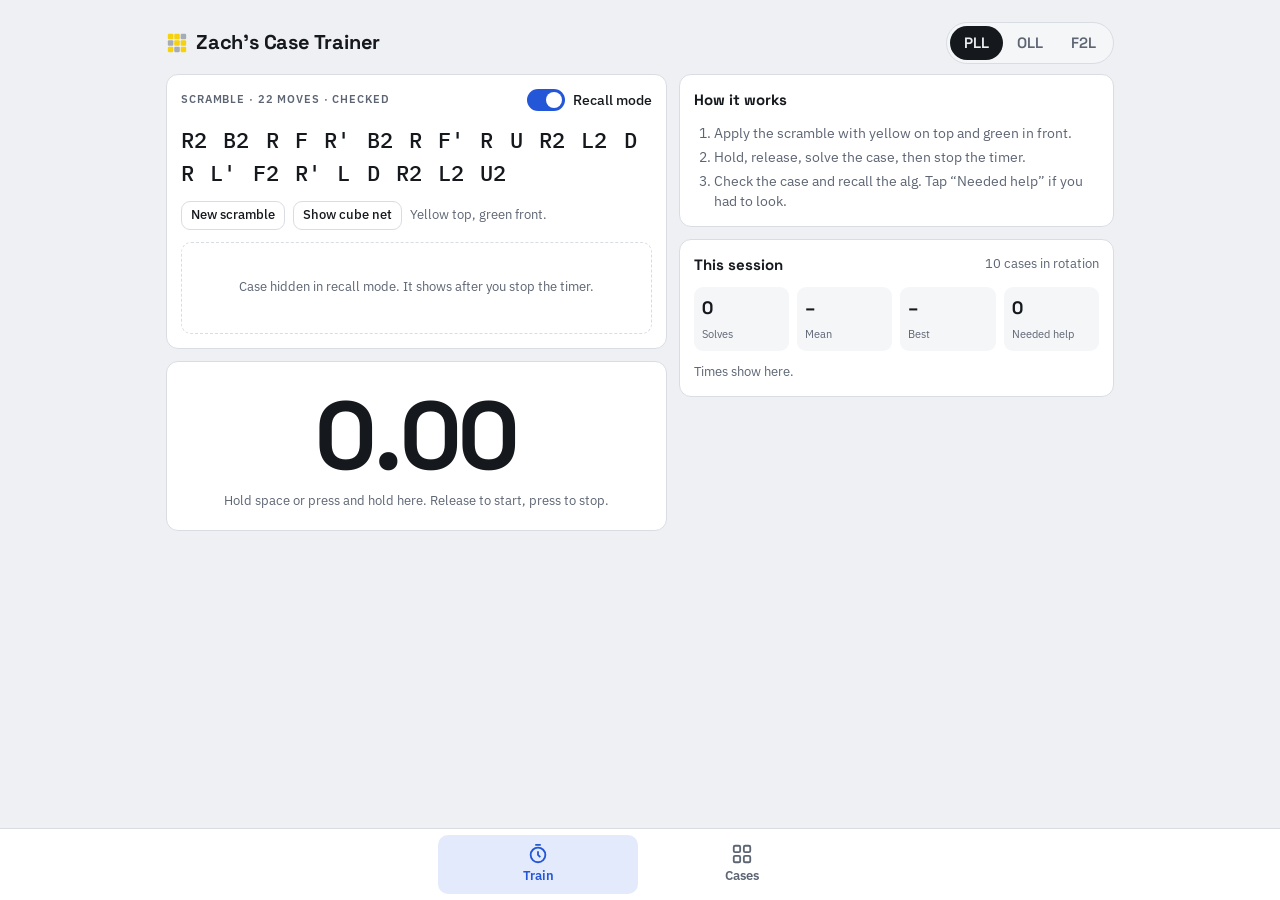
==== commit f1331b05: "removed "plan" tab" ====
--- a/index.html
+++ b/index.html
@@ -164,7 +164,6 @@
 <nav class="tabs" id="tabs">
   <button data-tab="train"><svg viewBox="0 0 24 24" fill="none" stroke="currentColor" stroke-width="2" aria-hidden="true"><circle cx="12" cy="13" r="8"/><path d="M12 9v4l2.5 2.5M9 2h6"/></svg>Train</button>
   <button data-tab="cases"><svg viewBox="0 0 24 24" fill="none" stroke="currentColor" stroke-width="2" aria-hidden="true"><rect x="3" y="3" width="7" height="7" rx="1.5"/><rect x="14" y="3" width="7" height="7" rx="1.5"/><rect x="3" y="14" width="7" height="7" rx="1.5"/><rect x="14" y="14" width="7" height="7" rx="1.5"/></svg>Cases</button>
-  <button data-tab="plan"><svg viewBox="0 0 24 24" fill="none" stroke="currentColor" stroke-width="2" aria-hidden="true"><rect x="3" y="4" width="18" height="17" rx="2"/><path d="M3 9h18M8 2v4M16 2v4M7 13h4M7 17h7"/></svg>Plan</button>
 </nav>
 <div id="sheet"></div>
 <div id="toast" class="toast" hidden></div>
@@ -561,6 +560,7 @@
 }
 let DB;
 try { DB = Object.assign(defaults(), JSON.parse(localStorage.getItem(KEY) || 'null') || {}); } catch (e) { DB = defaults(); }
+DB.session = null; if (DB.tab === 'plan') DB.tab = 'train';
 function save() { try { localStorage.setItem(KEY, JSON.stringify(DB)); } catch (e) { } }
 const cs = id => DB.cases[id] || (DB.cases[id] = { st: 'new', times: [] });
 const algOf = c => (DB.cases[c.id] && DB.cases[c.id].alg) || c.alg;
@@ -699,7 +699,7 @@
   const v = $('#view');
   if (DB.tab === 'train') v.innerHTML = trainHTML();
   else if (DB.tab === 'cases') v.innerHTML = casesHTML();
-  else v.innerHTML = planHTML();
+  else { DB.tab = 'train'; v.innerHTML = trainHTML(); }
 }
 function pill(st) { return `<span class="pill st-${st}">${STATUS[st]}</span>`; }
 
@@ -773,7 +773,7 @@
     }
     h += '</div>';
   }
-  return h + '</div>';
+  return h + dataHTML() + '</div>';
 }
 
 /* ---------- plan ---------- */
@@ -791,6 +791,12 @@
   return fresh.slice(0, 3);
 }
 function fmtLeft(ms) { ms = Math.max(0, ms); const s = Math.ceil(ms / 1000); return Math.floor(s / 60) + ':' + String(s % 60).padStart(2, '0'); }
+function dataHTML() {
+    return `<div class="card stack"><h2>Your data</h2><p class="muted" style="margin:0;font-size:14px">Times and settings are saved in this browser only. Copy a backup to move them to another device.</p>
+    <div class="row"><button class="btn small" data-act="copyBackup">Copy backup</button><button class="btn small" data-act="showRestore">Restore from backup</button><button class="btn small danger" data-act="resetAsk">Reset everything</button></div>
+    <div id="restoreBox" hidden class="stack"><textarea id="restoreText" rows="4" placeholder="Paste a backup here"></textarea><div class="row"><button class="btn small primary" data-act="restore">Restore</button></div></div>
+    <div id="resetBox" hidden class="row"><span style="font-size:14px">Delete all times and statuses?</span><button class="btn small danger" data-act="resetDo">Yes, reset</button><button class="btn small" data-act="resetNo">Keep my data</button></div></div>`;
+}
 function planHTML() {
   const m = DB.mode, M = MODES[m], s = activeSession();
   let h = '<div class="stack"><div class="card stack"><h2>Progress</h2><div class="bars">';
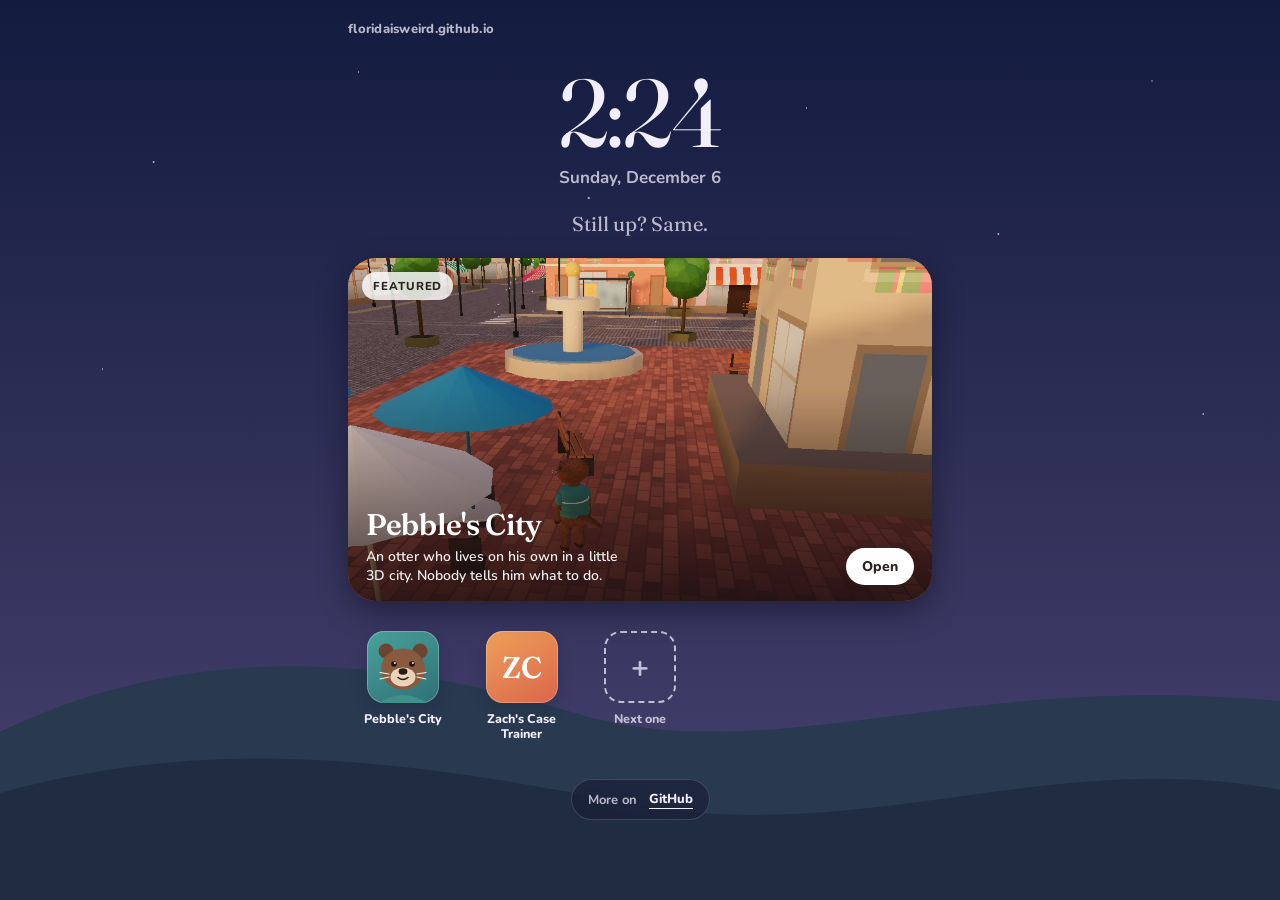
==== commit 13342190: "sigma" ====
--- a/index.html
+++ b/index.html
@@ -3,984 +3,133 @@
 <head>
 <meta charset="utf-8">
 <meta name="viewport" content="width=device-width, initial-scale=1, viewport-fit=cover">
-<style>:root{padding-top:env(safe-area-inset-top,0px);padding-bottom:env(safe-area-inset-bottom,0px)}body{margin:0}img{max-width:100%}[hidden]{display:none!important}</style>
-<title>Zach’s Case Trainer</title>
-<meta name="claude:viewport-fit-sides" content="cover">
+<title>Zach's Projects</title>
+<meta name="description" content="Things Zach has built: Pebble's City, Zach's Case Trainer, and whatever comes next.">
+<link rel="icon" href="data:image/svg+xml,<svg xmlns='http://www.w3.org/2000/svg' viewBox='0 0 100 100'><rect width='100' height='100' rx='24' fill='%233f8f8a'/><text x='50' y='68' font-size='56' text-anchor='middle'>🦦</text></svg>">
 <link rel="preconnect" href="https://fonts.googleapis.com">
-<link rel="stylesheet" href="https://fonts.googleapis.com/css2?family=Space+Grotesk:wght@500;600;700&family=IBM+Plex+Sans:wght@400;500;600&family=IBM+Plex+Mono:wght@400;500&display=swap">
+<link rel="stylesheet" href="https://fonts.googleapis.com/css2?family=Fraunces:opsz,wght@9..144,400;9..144,600&family=Nunito:wght@600;700;800&display=swap">
 <style>
-/* Layout: one column app shell, mode switch on top, three views (Train / Cases / Plan), bottom tab bar. */
 :root {
-  --bg: #eef0f3; --surface: #ffffff; --surface-2: #f5f6f8; --line: #d9dde3; --fg: #15181d; --muted: #5d6573;
-  --accent: #2456d8; --accent-ink: #ffffff; --accent-soft: #e3eafc;
-  --good: #1f8a4c; --good-soft: #dff3e6; --warn: #b26a00; --warn-soft: #fbefd9; --bad: #c42b3a; --bad-soft: #fbe3e5;
-  --gray-sticker: #a6acb6; --sticker-line: #1d2026; --cube-body: #1d2026;
-  --sU: #f6d20e; --sF: #1aa35a; --sR: #ff8a1f; --sB: #2563eb; --sL: #d7263d; --sD: #fbfbfb;
-  --f-display: "Space Grotesk", "Segoe UI", system-ui, sans-serif;
-  --f-body: "IBM Plex Sans", "Segoe UI", system-ui, sans-serif;
-  --f-mono: "IBM Plex Mono", ui-monospace, "SFMono-Regular", Menlo, monospace;
-  --r: 12px;
+  --sky-top: #5b8fd0; --sky-bottom: #cfe2f2; --ink: #1d2a33; --ink-soft: rgba(29, 42, 51, 0.72);
+  --glass: rgba(255, 255, 255, 0.55); --glass-edge: rgba(255, 255, 255, 0.7); --shadow: 0 10px 30px rgba(20, 30, 50, 0.22);
+  --stars: 0;
+  --display: 'Fraunces', Georgia, serif; --body: 'Nunito', system-ui, sans-serif;
 }
-@media (prefers-color-scheme: dark) { :root:not([data-theme="light"]) {
-  --bg: #0f1216; --surface: #181c22; --surface-2: #1f242c; --line: #2c333d; --fg: #e8ebf0; --muted: #9aa3b2;
-  --accent: #7ea2ff; --accent-ink: #0d1530; --accent-soft: #1d2747;
-  --good: #4fcf86; --good-soft: #15301f; --warn: #f0b04a; --warn-soft: #33270f; --bad: #ff7a86; --bad-soft: #3a1a1e;
-  --gray-sticker: #4a515c; --sticker-line: #0b0d10; --cube-body: #0b0d10; color-scheme: dark; } }
-:root[data-theme="dark"] {
-  --bg: #0f1216; --surface: #181c22; --surface-2: #1f242c; --line: #2c333d; --fg: #e8ebf0; --muted: #9aa3b2;
-  --accent: #7ea2ff; --accent-ink: #0d1530; --accent-soft: #1d2747;
-  --good: #4fcf86; --good-soft: #15301f; --warn: #f0b04a; --warn-soft: #33270f; --bad: #ff7a86; --bad-soft: #3a1a1e;
-  --gray-sticker: #4a515c; --sticker-line: #0b0d10; --cube-body: #0b0d10; color-scheme: dark; }
 * { box-sizing: border-box; }
-html, body { height: 100%; }
-body { background: var(--bg); color: var(--fg); font-family: var(--f-body); font-size: 15px; line-height: 1.45; -webkit-tap-highlight-color: transparent; }
-body::before { content: ""; position: fixed; inset: 0 0 auto; height: env(safe-area-inset-top, 0px); z-index: 10; background: var(--bg); }
-button { font: inherit; color: inherit; }
-:focus-visible { outline: 2px solid var(--accent); outline-offset: 2px; }
-.shell { max-width: 980px; margin: 0 auto; padding-left: max(16px, env(safe-area-inset-left, 0px)); padding-right: max(16px, env(safe-area-inset-right, 0px)); padding-block: 12px 96px; }
-header.top { position: sticky; top: env(safe-area-inset-top, 0px); z-index: 5; background: var(--bg); padding-block: 10px; display: flex; align-items: center; gap: 12px; flex-wrap: wrap; }
-.brand { font-family: var(--f-display); font-weight: 700; font-size: 20px; letter-spacing: -0.01em; display: flex; align-items: center; gap: 8px; margin-right: auto; }
-.brand svg { width: 22px; height: 22px; }
-.seg { display: inline-flex; background: var(--surface-2); border: 1px solid var(--line); border-radius: 999px; padding: 3px; }
-.seg button { border: 0; background: transparent; padding: 6px 14px; border-radius: 999px; font-weight: 600; font-family: var(--f-display); cursor: pointer; color: var(--muted); }
-.seg button[aria-pressed="true"] { background: var(--fg); color: var(--bg); }
-nav.tabs { position: fixed; left: 0; right: 0; bottom: 0; z-index: 6; background: var(--surface); border-top: 1px solid var(--line); display: flex; justify-content: center; gap: 4px; padding: 6px max(16px, env(safe-area-inset-right, 0px)) calc(6px + env(safe-area-inset-bottom, 0px)) max(16px, env(safe-area-inset-left, 0px)); }
-nav.tabs button { flex: 1; max-width: 200px; border: 0; background: transparent; padding: 8px 6px; border-radius: 10px; font-weight: 600; color: var(--muted); cursor: pointer; display: flex; flex-direction: column; align-items: center; gap: 2px; font-size: 13px; }
-nav.tabs button svg { width: 22px; height: 22px; }
-nav.tabs button[aria-pressed="true"] { color: var(--accent); background: var(--accent-soft); }
-h2 { font-family: var(--f-display); font-size: 18px; margin: 0; letter-spacing: -0.01em; text-wrap: balance; }
-h3 { font-family: var(--f-display); font-size: 15px; margin: 0; }
-.label { font-size: 11px; letter-spacing: 0.08em; text-transform: uppercase; color: var(--muted); font-weight: 600; }
-.muted { color: var(--muted); }
-.card { background: var(--surface); border: 1px solid var(--line); border-radius: var(--r); padding: 14px; min-width: 0; }
-.stack { display: flex; flex-direction: column; gap: 12px; }
-.row { display: flex; align-items: center; gap: 8px; flex-wrap: wrap; }
-.btn { border: 1px solid var(--line); background: var(--surface); padding: 7px 12px; border-radius: 9px; cursor: pointer; font-weight: 500; font-size: 14px; }
-.btn:hover { border-color: var(--muted); }
-.btn:disabled { opacity: .45; cursor: not-allowed; }
-.btn.primary { background: var(--accent); border-color: var(--accent); color: var(--accent-ink); font-weight: 600; }
-.btn.small { padding: 4px 9px; font-size: 13px; }
-.btn.danger { color: var(--bad); }
-.btn[aria-pressed="true"] { background: var(--accent-soft); border-color: var(--accent); color: var(--accent); }
-.alg { font-family: var(--f-mono); font-size: 13px; overflow-wrap: anywhere; }
-.pill { display: inline-flex; align-items: center; font-size: 11px; font-weight: 600; padding: 2px 8px; border-radius: 999px; letter-spacing: 0.02em; white-space: nowrap; }
-.st-new { background: var(--surface-2); color: var(--muted); border: 1px solid var(--line); }
-.st-learning { background: var(--warn-soft); color: var(--warn); }
-.st-practicing { background: var(--accent-soft); color: var(--accent); }
-.st-known { background: var(--good-soft); color: var(--good); }
-.num { font-variant-numeric: tabular-nums; }
-[hidden] { display: none !important; }
-
-/* Train */
-.train { display: grid; grid-template-columns: 1fr; gap: 12px; }
-@media (min-width: 820px) { .train { grid-template-columns: 1.15fr 1fr; align-items: start; } }
-.scramble { font-family: var(--f-mono); font-size: clamp(17px, 4.6vw, 22px); line-height: 1.5; word-spacing: 0.15em; font-weight: 500; overflow-wrap: anywhere; }
-.timerpad { user-select: none; -webkit-user-select: none; touch-action: none; cursor: pointer; text-align: center; padding: 26px 12px 20px; border-radius: var(--r); border: 1px solid var(--line); background: var(--surface); }
-.timerpad .time { font-family: var(--f-display); font-weight: 700; font-size: clamp(56px, 17vw, 96px); line-height: 1; font-variant-numeric: tabular-nums; letter-spacing: -0.02em; }
-.timerpad.holding .time { color: var(--bad); }
-.timerpad.ready .time { color: var(--good); }
-.timerpad.running { background: var(--surface-2); }
-.timerpad .hint { margin-top: 8px; color: var(--muted); font-size: 13px; }
-.caseinfo { display: flex; gap: 12px; align-items: center; min-width: 0; }
-.caseinfo svg.dia { width: 92px; height: 92px; flex: none; }
-.caseinfo > div { min-width: 0; }
-.veil { display: flex; align-items: center; justify-content: center; height: 92px; border: 1px dashed var(--line); border-radius: 10px; color: var(--muted); font-size: 13px; text-align: center; padding: 8px; }
-.switch { display: inline-flex; align-items: center; gap: 8px; cursor: pointer; font-size: 14px; font-weight: 500; }
-.switch input { appearance: none; width: 38px; height: 22px; border-radius: 999px; background: var(--line); position: relative; cursor: pointer; margin: 0; transition: background .15s; }
-.switch input::after { content: ""; position: absolute; top: 3px; left: 3px; width: 16px; height: 16px; border-radius: 50%; background: var(--surface); transition: transform .15s; }
-.switch input:checked { background: var(--accent); }
-.switch input:checked::after { transform: translateX(16px); }
-.net { width: 100%; max-width: 330px; display: block; margin: 0 auto; }
-.result { display: grid; gap: 10px; }
-.statgrid { display: grid; grid-template-columns: repeat(4, minmax(0, 1fr)); gap: 8px; }
-.stat { background: var(--surface-2); border-radius: 9px; padding: 8px; }
-.stat b { display: block; font-family: var(--f-display); font-size: 18px; font-variant-numeric: tabular-nums; }
-.stat span { font-size: 11px; color: var(--muted); }
-.banner { display: flex; align-items: center; gap: 10px; flex-wrap: wrap; background: var(--accent-soft); color: var(--fg); border-radius: var(--r); padding: 10px 14px; }
-.banner .t { font-family: var(--f-display); font-weight: 700; font-variant-numeric: tabular-nums; color: var(--accent); }
-.history { display: flex; flex-wrap: wrap; gap: 6px; }
-.history span { font-variant-numeric: tabular-nums; font-size: 13px; background: var(--surface-2); padding: 2px 7px; border-radius: 6px; }
-.history span.f { color: var(--bad); text-decoration: line-through; }
-
-/* Cases */
-.filters { display: flex; flex-wrap: wrap; gap: 6px; }
-.grid { display: grid; grid-template-columns: repeat(auto-fill, minmax(150px, 1fr)); gap: 10px; }
-@media (max-width: 420px) { .grid { grid-template-columns: repeat(2, minmax(0, 1fr)); } }
-.case { position: relative; background: var(--surface); border: 1.5px solid var(--line); border-radius: var(--r); padding: 10px; cursor: pointer; display: flex; flex-direction: column; gap: 6px; min-width: 0; text-align: left; }
-.case.on { border-color: var(--accent); box-shadow: 0 0 0 1px var(--accent) inset; }
-.case:not(.on) svg.dia { opacity: .55; }
-.case svg.dia { width: 100%; max-width: 120px; aspect-ratio: 1; margin: 0 auto; display: block; }
-.case .nm { font-family: var(--f-display); font-weight: 600; font-size: 14px; display: flex; justify-content: space-between; gap: 6px; align-items: baseline; }
-.case .alg { font-size: 11.5px; color: var(--muted); line-height: 1.35; }
-.case .meta { display: flex; justify-content: space-between; align-items: center; gap: 6px; }
-.case .check { position: absolute; top: 8px; left: 8px; width: 20px; height: 20px; border-radius: 50%; border: 1.5px solid var(--line); background: var(--surface); display: grid; place-items: center; }
-.case.on .check { background: var(--accent); border-color: var(--accent); }
-.case.on .check::after { content: ""; width: 9px; height: 5px; border-left: 2px solid var(--accent-ink); border-bottom: 2px solid var(--accent-ink); transform: rotate(-45deg) translate(1px, -1px); }
-.case .edit { border: 1px solid var(--line); background: var(--surface-2); border-radius: 7px; padding: 2px 8px; font-size: 12px; cursor: pointer; }
-.groupttl { font-family: var(--f-display); font-weight: 600; margin: 8px 0 -2px; color: var(--muted); font-size: 13px; letter-spacing: 0.04em; text-transform: uppercase; }
-
-/* Plan */
-.bars { display: grid; gap: 10px; }
-.bar { height: 10px; border-radius: 999px; background: var(--surface-2); overflow: hidden; display: flex; border: 1px solid var(--line); }
-.bar i { display: block; height: 100%; }
-.bar .k { background: var(--good); } .bar .p { background: var(--accent); } .bar .l { background: var(--warn); }
-.legend { display: flex; gap: 12px; flex-wrap: wrap; font-size: 12px; color: var(--muted); }
-.legend i { display: inline-block; width: 9px; height: 9px; border-radius: 2px; margin-right: 4px; vertical-align: 0; }
-.blocks { display: grid; grid-template-columns: repeat(3, minmax(0, 1fr)); gap: 8px; }
-@media (max-width: 560px) { .blocks { grid-template-columns: 1fr; } }
-.block { border: 1px solid var(--line); border-radius: 10px; padding: 10px; display: flex; flex-direction: column; gap: 6px; background: var(--surface-2); }
-.block .mins { font-family: var(--f-display); font-weight: 700; font-size: 22px; }
-.chips { display: flex; flex-wrap: wrap; gap: 6px; }
-.chip { display: inline-flex; gap: 6px; align-items: center; border: 1px solid var(--line); border-radius: 8px; padding: 4px 8px; font-size: 13px; background: var(--surface); cursor: pointer; }
-.chip small { color: var(--muted); font-variant-numeric: tabular-nums; }
-ol.steps { margin: 0; padding-left: 20px; display: grid; gap: 4px; }
-textarea, input[type="text"] { width: 100%; font-family: var(--f-mono); font-size: 14px; background: var(--surface-2); color: var(--fg); border: 1px solid var(--line); border-radius: 9px; padding: 9px; }
-
-/* Sheet */
-.sheet-bg { position: fixed; inset: 0; background: rgba(8, 10, 14, .45); z-index: 20; display: flex; align-items: flex-end; justify-content: center; }
-@media (min-width: 640px) { .sheet-bg { align-items: center; } }
-.sheet { background: var(--surface); width: 100%; max-width: 560px; max-height: 92vh; overflow: auto; border-radius: 16px 16px 0 0; padding: 18px max(16px, env(safe-area-inset-right, 0px)) calc(18px + env(safe-area-inset-bottom, 0px)) max(16px, env(safe-area-inset-left, 0px)); display: flex; flex-direction: column; gap: 12px; }
-@media (min-width: 640px) { .sheet { border-radius: 16px; } }
-.toast { position: fixed; left: 50%; bottom: calc(84px + env(safe-area-inset-bottom, 0px)); transform: translateX(-50%); background: var(--fg); color: var(--bg); padding: 10px 16px; border-radius: 10px; z-index: 30; font-weight: 500; font-size: 14px; max-width: calc(100% - 32px); }
-.note { font-size: 13px; padding: 8px 10px; border-radius: 8px; }
-.note.ok { background: var(--good-soft); color: var(--good); } .note.err { background: var(--bad-soft); color: var(--bad); }
-svg .sU { fill: var(--sU); } svg .sF { fill: var(--sF); } svg .sR { fill: var(--sR); } svg .sB { fill: var(--sB); } svg .sL { fill: var(--sL); } svg .sD { fill: var(--sD); } svg .sX { fill: var(--gray-sticker); }
-svg .body { fill: var(--cube-body); } svg .edge { stroke: var(--cube-body); stroke-width: .06; }
-svg .arw { stroke: #15181d; stroke-width: .12; stroke-linecap: round; fill: none; } svg .arwh { fill: #15181d; }
+html, body { height: 100%; margin: 0; }
+body { font-family: var(--body); color: var(--ink); background: linear-gradient(180deg, var(--sky-top), var(--sky-bottom)) fixed; min-height: 100%; -webkit-font-smoothing: antialiased; transition: color .6s; }
+body.night { --ink: #f2eefb; --ink-soft: rgba(242, 238, 251, 0.74); --glass: rgba(20, 22, 48, 0.5); --glass-edge: rgba(255, 255, 255, 0.16); --shadow: 0 10px 30px rgba(0, 0, 10, 0.4); }
+.stars { position: fixed; inset: 0; pointer-events: none; opacity: var(--stars); transition: opacity 1s;
+  background-image: radial-gradient(1.4px 1.4px at 12% 18%, #fff, transparent), radial-gradient(1px 1px at 28% 8%, #fff, transparent), radial-gradient(1.6px 1.6px at 46% 22%, #fff, transparent), radial-gradient(1px 1px at 63% 12%, #fff, transparent), radial-gradient(1.4px 1.4px at 78% 26%, #fff, transparent), radial-gradient(1px 1px at 90% 9%, #fff, transparent), radial-gradient(1px 1px at 8% 41%, #fff, transparent), radial-gradient(1.4px 1.4px at 36% 36%, #fff, transparent), radial-gradient(1px 1px at 71% 40%, #fff, transparent), radial-gradient(1.2px 1.2px at 94% 46%, #fff, transparent); }
+.hills { position: fixed; left: 0; right: 0; bottom: 0; height: 34vh; pointer-events: none; }
+.hills svg { width: 100%; height: 100%; display: block; }
+.hills .h1 { fill: var(--hill1, #8fb7a0); } .hills .h2 { fill: var(--hill2, #6f9e88); }
+main { position: relative; max-width: 620px; margin: 0 auto; padding-block: max(20px, env(safe-area-inset-top, 0px)) max(28px, env(safe-area-inset-bottom, 0px)); padding-left: max(18px, env(safe-area-inset-left, 0px)); padding-right: max(18px, env(safe-area-inset-right, 0px)); }
+.status { display: flex; justify-content: space-between; font-weight: 800; font-size: 13px; color: var(--ink-soft); letter-spacing: .02em; }
+.clock { margin: 26px 0 0; text-align: center; }
+.clock .time { font-family: var(--display); font-weight: 400; font-size: clamp(64px, 17vw, 96px); line-height: 1; letter-spacing: -.02em; font-variant-numeric: tabular-nums; }
+.clock .day { margin-top: 6px; font-weight: 700; font-size: 17px; color: var(--ink-soft); }
+.hello { text-align: center; margin: 22px 0 22px; font-family: var(--display); font-weight: 400; font-size: 20px; color: var(--ink-soft); text-wrap: balance; }
+.widget { display: block; position: relative; border-radius: 28px; overflow: hidden; color: #fff; text-decoration: none; box-shadow: var(--shadow); aspect-ratio: 16 / 9.4; background: #7a4a3a; isolation: isolate; transition: transform .2s ease; }
+.widget:hover { transform: translateY(-2px); }
+.widget img { position: absolute; inset: 0; width: 100%; height: 100%; object-fit: cover; object-position: 38% 55%; z-index: -2; }
+.widget::after { content: ''; position: absolute; inset: 0; z-index: -1; background: linear-gradient(180deg, rgba(20, 10, 10, 0) 38%, rgba(20, 10, 14, 0.78)); }
+.widget .tag { position: absolute; top: 14px; left: 14px; background: rgba(255, 255, 255, 0.82); color: #2a2320; font-weight: 800; font-size: 11.5px; letter-spacing: .08em; text-transform: uppercase; padding: 6px 11px; border-radius: 999px; }
+.widget .cap { position: absolute; left: 18px; right: 18px; bottom: 16px; display: flex; align-items: end; justify-content: space-between; gap: 12px; }
+.widget h2 { margin: 0; font-family: var(--display); font-weight: 600; font-size: clamp(24px, 6vw, 30px); letter-spacing: -.01em; }
+.widget p { margin: 4px 0 0; font-weight: 600; font-size: 14px; opacity: .92; max-width: 34ch; text-wrap: pretty; }
+.widget .go { flex: none; background: #fff; color: #2a2320; font-weight: 800; font-size: 14px; padding: 9px 16px; border-radius: 999px; }
+.grid { display: grid; grid-template-columns: repeat(auto-fill, minmax(92px, 1fr)); gap: 22px 8px; margin-top: 30px; justify-items: center; }
+.app { display: flex; flex-direction: column; align-items: center; gap: 8px; width: 92px; text-decoration: none; color: var(--ink); }
+.icon { width: 72px; height: 72px; border-radius: 17px; display: grid; place-items: center; overflow: hidden; box-shadow: 0 6px 16px rgba(20, 30, 50, 0.25), inset 0 0 0 1px rgba(255, 255, 255, 0.25); transition: transform .15s ease; }
+.app:hover .icon { transform: scale(1.06); } .app:active .icon { transform: scale(.94); }
+.icon svg { width: 100%; height: 100%; display: block; }
+.label { font-weight: 800; font-size: 12.5px; text-align: center; line-height: 1.2; text-shadow: 0 1px 0 rgba(255, 255, 255, 0.25); text-wrap: balance; }
+body.night .label { text-shadow: none; }
+.ghost .icon { background: transparent; box-shadow: none; border: 2px dashed var(--ink-soft); color: var(--ink-soft); font-size: 30px; font-weight: 700; }
+.ghost .label { color: var(--ink-soft); }
+.dock { position: relative; margin: 38px auto 0; width: fit-content; max-width: 100%; display: flex; gap: 12px; align-items: center; flex-wrap: wrap; justify-content: center; background: var(--glass); backdrop-filter: blur(14px); -webkit-backdrop-filter: blur(14px); border: 1px solid var(--glass-edge); border-radius: 22px; padding: 10px 16px; font-weight: 700; font-size: 13px; color: var(--ink-soft); }
+.dock a { color: var(--ink); text-decoration: none; font-weight: 800; border-bottom: 1.5px solid currentColor; }
+a:focus-visible { outline: 3px solid #fff; outline-offset: 4px; box-shadow: 0 0 0 6px rgba(30, 60, 90, 0.6); border-radius: 18px; }
 @media (prefers-reduced-motion: reduce) { * { transition: none !important; } }
 </style>
 </head>
 <body>
+<div class="stars" aria-hidden="true"></div>
+<div class="hills" aria-hidden="true"><svg viewBox="0 0 800 200" preserveAspectRatio="none"><path class="h1" d="M0 90 C120 30 240 40 360 78 C480 116 600 50 800 70 L800 200 L0 200Z"/><path class="h2" d="M0 130 C140 90 260 110 400 138 C540 164 660 100 800 128 L800 200 L0 200Z"/></svg></div>
+<main>
+  <div class="status"><span id="where">floridaisweird.github.io</span><span id="weather"></span></div>
+  <div class="clock"><div class="time" id="time">--:--</div><div class="day" id="day"></div></div>
+  <p class="hello" id="hello">Things I've built</p>
 
-<div class="shell">
-  <header class="top">
-    <div class="brand"><svg viewBox="0 0 24 24" aria-hidden="true"><rect x="2" y="2" width="6" height="6" rx="1.2" fill="var(--sU)"/><rect x="9" y="2" width="6" height="6" rx="1.2" fill="var(--sU)"/><rect x="16" y="2" width="6" height="6" rx="1.2" fill="var(--gray-sticker)"/><rect x="2" y="9" width="6" height="6" rx="1.2" fill="var(--gray-sticker)"/><rect x="9" y="9" width="6" height="6" rx="1.2" fill="var(--sU)"/><rect x="16" y="9" width="6" height="6" rx="1.2" fill="var(--sU)"/><rect x="2" y="16" width="6" height="6" rx="1.2" fill="var(--sU)"/><rect x="9" y="16" width="6" height="6" rx="1.2" fill="var(--gray-sticker)"/><rect x="16" y="16" width="6" height="6" rx="1.2" fill="var(--sU)"/></svg>Zach’s Case Trainer</div>
-    <div class="seg" role="group" aria-label="Algorithm set" id="modeSeg">
-      <button data-mode="pll">PLL</button><button data-mode="oll">OLL</button><button data-mode="f2l">F2L</button>
-    </div>
-  </header>
-  <main id="view"></main>
-</div>
-<nav class="tabs" id="tabs">
-  <button data-tab="train"><svg viewBox="0 0 24 24" fill="none" stroke="currentColor" stroke-width="2" aria-hidden="true"><circle cx="12" cy="13" r="8"/><path d="M12 9v4l2.5 2.5M9 2h6"/></svg>Train</button>
-  <button data-tab="cases"><svg viewBox="0 0 24 24" fill="none" stroke="currentColor" stroke-width="2" aria-hidden="true"><rect x="3" y="3" width="7" height="7" rx="1.5"/><rect x="14" y="3" width="7" height="7" rx="1.5"/><rect x="3" y="14" width="7" height="7" rx="1.5"/><rect x="14" y="14" width="7" height="7" rx="1.5"/></svg>Cases</button>
-</nav>
-<div id="sheet"></div>
-<div id="toast" class="toast" hidden></div>
+  <!-- FEATURED: the big card. Edit the text or link in the PROJECTS list near the bottom of this file. -->
+  <a class="widget" id="widget" href="./pebble/">
+    <img src="./assets/pebble-city.jpg" alt="Pebble the otter standing on the brick square in his 3D city at golden hour">
+    <span class="tag">Featured</span>
+    <span class="cap"><span><h2>Pebble's City</h2><p>An otter who lives on his own in a little 3D city. Nobody tells him what to do.</p></span><span class="go">Open</span></span>
+  </a>
+
+  <nav class="grid" id="grid" aria-label="Projects"></nav>
+  <div class="dock">More on <a href="https://github.com/floridaisweird">GitHub</a></div>
+</main>
 
 <script>
-/* Cube simulator core: facelet model built from 3D sticker coordinates. */
-const Cube = (() => {
-  const FACES = 'URFDLB';
-  // face -> (row,col) -> [pos, normal]
-  function faceSticker(f, r, c) {
-    const a = -1 + c, b = 1 - r;
-    switch (f) {
-      case 'U': return [[-1 + c, 1, -1 + r], [0, 1, 0]];
-      case 'D': return [[-1 + c, -1, 1 - r], [0, -1, 0]];
-      case 'F': return [[a, b, 1], [0, 0, 1]];
-      case 'B': return [[1 - c, b, -1], [0, 0, -1]];
-      case 'R': return [[1, b, 1 - c], [1, 0, 0]];
-      case 'L': return [[-1, b, -1 + c], [-1, 0, 0]];
-    }
-  }
-  const ST = [];
-  for (const f of FACES) for (let r = 0; r < 3; r++) for (let c = 0; c < 3; c++) {
-    const [p, n] = faceSticker(f, r, c); ST.push({ f, r, c, p, n });
-  }
-  const key = (p, n) => p.join(',') + '|' + n.join(',');
-  const IDX = new Map(ST.map((s, i) => [key(s.p, s.n), i]));
-  const idx = (f, r, c) => FACES.indexOf(f) * 9 + r * 3 + c;
+/* ==== YOUR PROJECTS: edit this list ====
+   name   : label under the icon
+   url    : where it opens (use "./folder/" for things on this same site)
+   bg     : icon background colour (or two colours for a gradient)
+   glyph  : text drawn on the icon (a letter or two), or leave "" and use svg
+   featured: true puts it in the big card above (only one)                         */
+const PROJECTS = [
+  { name: "Pebble's City", url: "./pebble/", bg: ["#4aa39c", "#2f6f76"], svg: "otter", featured: true },
+  { name: "Zach's Case Trainer", url: "./case-trainer/", bg: ["#f0a15a", "#d9654b"], glyph: "ZC" },
+];
 
-  // rotate vector clockwise (seen from +axis) by one quarter
-  function rotCW(v, ax) {
-    const [x, y, z] = v;
-    if (ax === 'x') return [x, z, -y];
-    if (ax === 'y') return [-z, y, x];
-    return [y, -x, z];
-  }
-  function rotCCW(v, ax) { return rotCW(rotCW(rotCW(v, ax), ax), ax); }
-  // move defs: [axis, sign(+1 cw about +axis), layer predicate on coord]
-  const AX = { x: 0, y: 1, z: 2 };
-  const DEF = {
-    U: ['y', 1, v => v === 1], D: ['y', -1, v => v === -1], R: ['x', 1, v => v === 1], L: ['x', -1, v => v === -1],
-    F: ['z', 1, v => v === 1], B: ['z', -1, v => v === -1],
-    u: ['y', 1, v => v >= 0], d: ['y', -1, v => v <= 0], r: ['x', 1, v => v >= 0], l: ['x', -1, v => v <= 0],
-    f: ['z', 1, v => v >= 0], b: ['z', -1, v => v <= 0],
-    M: ['x', -1, v => v === 0], E: ['y', -1, v => v === 0], S: ['z', 1, v => v === 0],
-    x: ['x', 1, () => true], y: ['y', 1, () => true], z: ['z', 1, () => true],
-  };
-  const PERM = {};
-  for (const m in DEF) {
-    const [ax, sg, pred] = DEF[m];
-    const perm = new Array(54); // perm[i] = destination of sticker i
-    ST.forEach((s, i) => {
-      if (!pred(s.p[AX[ax]])) { perm[i] = i; return; }
-      const fn = sg > 0 ? rotCW : rotCCW;
-      perm[i] = IDX.get(key(fn(s.p, ax), fn(s.n, ax)));
-    });
-    PERM[m] = perm;
-  }
-  function solved() { const a = []; for (const f of FACES) for (let i = 0; i < 9; i++) a.push(f); return a; }
-  function applyMove(st, m, times) {
-    const p = PERM[m];
-    for (let t = 0; t < times; t++) { const n = new Array(54); for (let i = 0; i < 54; i++) n[p[i]] = st[i]; st = n; }
-    return st;
-  }
-  // parse: returns [{m, n}] n in 1..3 (quarter turns cw)
-  function parse(alg) {
-    const out = [];
-    const s = alg.replace(/[()\[\]]/g, ' ').replace(/’/g, "'");
-    const re = /([URFDLBurfdlbMESxyz])(w?)(\d*)('?)/g;
-    let mm;
-    const cleaned = s.replace(/\s+/g, ' ').trim();
-    // validate tokens
-    for (const tok of cleaned.split(' ')) { if (tok && !/^([URFDLBurfdlbMESxyz])w?\d*'?$/.test(tok)) throw new Error('Unknown move "' + tok + '"'); }
-    while ((mm = re.exec(cleaned))) {
-      let m = mm[1]; if (mm[2]) m = m.toLowerCase();
-      let n = mm[3] ? parseInt(mm[3], 10) : 1; if (mm[4]) n = -n;
-      n = ((n % 4) + 4) % 4; if (n) out.push({ m, n });
-    }
-    return out;
-  }
-  function apply(st, alg) {
-    const mv = typeof alg === 'string' ? parse(alg) : alg;
-    for (const { m, n } of mv) st = applyMove(st, m, n);
-    return st;
-  }
-  const fmt = mv => mv.map(({ m, n }) => m + (n === 2 ? '2' : n === 3 ? "'" : '')).join(' ');
-  const invert = mv => mv.slice().reverse().map(({ m, n }) => ({ m, n: (4 - n) % 4 }));
-  const invertStr = a => fmt(invert(parse(a)));
+const icons = {
+  otter: `<svg viewBox="0 0 72 72" aria-hidden="true"><circle cx="19" cy="20" r="7.5" fill="#6b4531"/><circle cx="53" cy="20" r="7.5" fill="#6b4531"/><ellipse cx="36" cy="38" rx="22" ry="20.5" fill="#8a5a40"/><ellipse cx="36" cy="46" rx="12.5" ry="9.5" fill="#e8d3b9"/><ellipse cx="36" cy="40.5" rx="4.4" ry="3.2" fill="#2a1a14"/><circle cx="27" cy="33" r="2.8" fill="#1d1410"/><circle cx="45" cy="33" r="2.8" fill="#1d1410"/><circle cx="27.9" cy="32" r=".9" fill="#fff"/><circle cx="45.9" cy="32" r=".9" fill="#fff"/><path d="M31 46.5q5 4 10 0" stroke="#2a1a14" stroke-width="1.6" fill="none" stroke-linecap="round"/><g stroke="#f6efe4" stroke-width="1.1" stroke-linecap="round"><path d="M22 43l-9-1.5M22 46l-9 2M50 43l9-1.5M50 46l9 2"/></g><path d="M12 72q24-16 48 0z" fill="#3f8f8a"/></svg>`,
+};
+const $ = (id) => document.getElementById(id);
 
-  // center-relative: recolor each sticker by which face's center has that color, so whole-cube rotation is normalized
-  const ROTS = (() => { // 24 rotation sequences
-    const seqs = []; const seen = new Set();
-    const pre = ['', 'x', 'x2', "x'", 'z', "z'"];
-    for (const a of pre) for (const b of ['', 'y', 'y2', "y'"]) {
-      const s = (a + ' ' + b).trim(); const k = apply(solved(), s).join('');
-      if (!seen.has(k)) { seen.add(k); seqs.push(s); }
-    }
-    return seqs;
-  })();
-  function reorient(st) { // rotate whole cube so centers are home (U on U, F on F)
-    for (const r of ROTS) { const t = apply(st, r); if (t[4] === 'U' && t[22] === 'F') return t; }
-    throw new Error('reorient failed');
-  }
-  function canon(st) { // recolor relative to centers (no rotation needed)
-    const map = {}; for (let f = 0; f < 6; f++) map[st[f * 9 + 4]] = FACES[f];
-    return st.map(c => map[c]);
-  }
+// ---- icons + featured card ----
+const grid = $('grid');
+for (const p of PROJECTS) {
+  if (p.featured) { const w = $('widget'); w.href = p.url; }
+  const a = document.createElement('a'); a.className = 'app'; a.href = p.url;
+  const bg = Array.isArray(p.bg) ? `linear-gradient(150deg, ${p.bg[0]}, ${p.bg[1]})` : p.bg;
+  const inner = p.svg ? icons[p.svg] : `<span style="font-family:var(--display);font-weight:600;font-size:30px;color:#fff;letter-spacing:-.02em">${p.glyph || p.name[0]}</span>`;
+  a.innerHTML = `<span class="icon" style="background:${bg}">${inner}</span><span class="label"></span>`;
+  a.querySelector('.label').textContent = p.name;
+  grid.append(a);
+}
+const ghost = document.createElement('div'); ghost.className = 'app ghost'; ghost.setAttribute('aria-hidden', 'true');
+ghost.innerHTML = '<span class="icon">+</span><span class="label">Next one</span>'; grid.append(ghost);
 
-  // pieces
-  const PIECES = []; // {stickers:[idx], home:'UFR' ...}
-  (() => {
-    const byPos = new Map();
-    ST.forEach((s, i) => { const k = s.p.join(','); if (!byPos.has(k)) byPos.set(k, []); byPos.get(k).push(i); });
-    for (const [k, arr] of byPos) if (arr.length > 1) PIECES.push({ pos: k.split(',').map(Number), stickers: arr, name: arr.map(i => ST[i].f).sort((a, b) => FACES.indexOf(a) - FACES.indexOf(b)).join('') });
-  })();
-  const pieceAt = name => PIECES.find(p => p.name === name);
-  // locate a piece (by home colors) in state st (canonical colors)
-  function locate(st, name) {
-    const set = name.split('').sort().join('');
-    for (const p of PIECES) {
-      const cols = p.stickers.map(i => st[i]);
-      if (cols.slice().sort().join('') === set) {
-        // orientation: index of U/D color sticker or for edges compare
-        return { at: p.name, stickers: p.stickers, cols };
-      }
-    }
-  }
-  const pieceSolved = (st, p) => p.stickers.every(i => st[i] === ST[i].f);
-  const UL = PIECES.filter(p => p.pos[1] === 1);
-  const isU = p => p.pos[1] === 1;
-  // regions
-  const CROSS = ['DF', 'DR', 'DB', 'DL'].map(n => PIECES.find(p => p.name === n.split('').sort((a, b) => FACES.indexOf(a) - FACES.indexOf(b)).join('')));
-  const pn = s => s.split('').sort((a, b) => FACES.indexOf(a) - FACES.indexOf(b)).join('');
-  const SLOTS = { FR: [pn('DFR'), pn('FR')], FL: [pn('DFL'), pn('FL')], BR: [pn('DBR'), pn('BR')], BL: [pn('DBL'), pn('BL')] };
-  const slotSolved = (st, s) => SLOTS[s].every(n => pieceSolved(st, pieceAt(n)));
-  const crossSolved = st => CROSS.every(p => pieceSolved(st, p));
-  const f2lSolved = st => PIECES.filter(p => !isU(p)).every(p => pieceSolved(st, p)) && [1, 2, 3, 5].every(f => st[f * 9 + 4] === FACES[f]);
-  const allSolved = st => st.every((c, i) => c === ST[i].f);
-  const ollSolved = st => f2lSolved(st) && [0, 1, 2, 3, 4, 5, 6, 7, 8].every(i => st[i] === 'U');
-  const after = (st, a) => canon(apply(st, a));
-  const AUF = ['', 'U', 'U2', "U'"];
-
-  // simplify a face-turn-only sequence (merge same face, allow passing opposite face)
-  const OPP = { U: 'D', D: 'U', R: 'L', L: 'R', F: 'B', B: 'F' };
-  function simplify(mv) {
-    const out = [];
-    for (const x of mv) {
-      let merged = false;
-      for (let j = out.length - 1; j >= 0 && j >= out.length - 2; j--) {
-        if (out[j].m === x.m) {
-          // ensure anything between is opposite face
-          if (j === out.length - 2 && out[j + 1].m !== OPP[x.m]) break;
-          const n = (out[j].n + x.n) % 4;
-          if (n) out[j] = { m: x.m, n }; else out.splice(j, 1);
-          merged = true; break;
-        }
-        if (out[j].m !== OPP[x.m]) break;
-      }
-      if (!merged) out.push({ ...x });
-    }
-    // repeat until stable
-    return out.length < mv.length ? simplify(out) : out;
-  }
-  // convert any sequence (wide, slice, rotations) to outer face turns in a fixed frame
-  const DECOMP = { r: [['L', 1], ['x', 1]], l: [['R', 1], ['x', 3]], u: [['D', 1], ['y', 1]], d: [['U', 1], ['y', 3]], f: [['B', 1], ['z', 1]], b: [['F', 1], ['z', 3]],
-    M: [['R', 1], ['L', 3], ['x', 3]], E: [['U', 1], ['D', 3], ['y', 3]], S: [['F', 3], ['B', 1], ['z', 1]] };
-  function toFaceTurns(alg) {
-    const mv = typeof alg === 'string' ? parse(alg) : alg;
-    let frame = solved(); const out = [];
-    const phys = L => frame[FACES.indexOf(L) * 9 + 4];
-    for (const { m, n } of mv) for (let t = 0; t < n; t++) {
-      const parts = DECOMP[m] || [[m, 1]];
-      for (const [pm, pc] of parts) {
-        if ('xyz'.includes(pm)) frame = applyMove(frame, pm, pc);
-        else out.push({ m: phys(pm), n: pc });
-      }
-    }
-    return simplify(out);
-  }
-  return { FACES, ST, idx, solved, parse, apply, fmt, invert, invertStr, reorient, canon, PIECES, pieceAt, locate, pieceSolved, SLOTS, slotSolved, crossSolved, f2lSolved, allSolved, ollSolved, after, AUF, simplify, toFaceTurns, isU, pn };
-})();
-// export = Cube;
-
-/* Algorithm library. Cases are defined by their main algorithm; the simulator derives each case's picture from it. */
-const ALGS = (() => {
-  const OLL_GROUPS = {
-    OCLL: [21, 22, 23, 24, 25, 26, 27], T: [33, 45], P: [31, 32, 43, 44], W: [36, 38], L: [47, 48, 49, 50, 53, 54],
-    C: [34, 46], Line: [51, 52, 55, 56], Dot: [1, 2, 3, 4, 17, 18, 19, 20], Square: [5, 6], 'Small lightning': [7, 8, 11, 12],
-    'Big lightning': [39, 40], Fish: [9, 10, 35, 37], Knight: [13, 14, 15, 16], Awkward: [29, 30, 41, 42], 'Edges only': [28, 57],
-  };
-  const OLL_ALGS = {
-    1: "R U2 R2 F R F' U2 R' F R F'", 2: "F R U R' U' F' f R U R' U' f'", 3: "f R U R' U' f' U' F R U R' U' F'",
-    4: "f R U R' U' f' U F R U R' U' F'", 5: "r' U2 R U R' U r", 6: "r U2 R' U' R U' r'", 7: "r U R' U R U2 r'",
-    8: "l' U' L U' L' U2 l", 9: "R U R' U' R' F R2 U R' U' F'", 10: "R U R' U R' F R F' R U2 R'",
-    11: "r U R' U R' F R F' R U2 r'", 12: "M' R' U' R U' R' U2 R U' R r'", 13: "F U R U' R2 F' R U R U' R'",
-    14: "R' F R U R' F' R F U' F'", 15: "r' U' r R' U' R U r' U r", 16: "r U r' R U R' U' r U' r'",
-    17: "R U R' U R' F R F' U2 R' F R F'", 18: "r U R' U R U2 r2 U' R U' R' U2 r", 19: "M U R U R' U' M' R' F R F'",
-    20: "r U R' U' M2 U R U' R' U' M'", 21: "R U2 R' U' R U R' U' R U' R'", 22: "R U2 R2 U' R2 U' R2 U2 R",
-    23: "R2 D' R U2 R' D R U2 R", 24: "r U R' U' r' F R F'", 25: "F' r U R' U' r' F R", 26: "R U2 R' U' R U' R'",
-    27: "R U R' U R U2 R'", 28: "r U R' U' r' R U R U' R'", 29: "R U R' U' R U' R' F' U' F R U R'",
-    30: "F R' F R2 U' R' U' R U R' F2", 31: "R' U' F U R U' R' F' R", 32: "L U F' U' L' U L F L'",
-    33: "R U R' U' R' F R F'", 34: "R U R2 U' R' F R U R U' F'", 35: "R U2 R2 F R F' R U2 R'",
-    36: "L' U' L U' L' U L U L F' L' F", 37: "F R' F' R U R U' R'", 38: "R U R' U R U' R' U' R' F R F'",
-    39: "L F' L' U' L U F U' L'", 40: "R' F R U R' U' F' U R", 41: "R U R' U R U2 R' F R U R' U' F'",
-    42: "R' U' R U' R' U2 R F R U R' U' F'", 43: "F' U' L' U L F", 44: "F U R U' R' F'", 45: "F R U R' U' F'",
-    46: "R' U' R' F R F' U R", 47: "R' U' R' F R F' R' F R F' U R", 48: "F R U R' U' R U R' U' F'",
-    49: "r U' r2 U r2 U r2 U' r", 50: "r' U r2 U' r2 U' r2 U r'", 51: "F U R U' R' U R U' R' F'",
-    52: "R U R' U R U' B U' B' R'", 53: "l' U2 L U L' U' L U L' U l", 54: "r U2 R' U' R U R' U' R U' r'",
-    55: "R' F R U R U' R2 F' R2 U' R' U R U R'", 56: "r' U' r U' R' U R U' R' U R r' U r", 57: "R U R' U' M' U R U' r'",
-  };
-  const OCLL_NAMES = { 21: 'H', 22: 'Pi', 23: 'Headlights', 24: 'Chameleon', 25: 'Bowtie', 26: 'Antisune', 27: 'Sune' };
-  const OLL = [];
-  for (const [g, ids] of Object.entries(OLL_GROUPS)) for (const n of ids)
-    OLL.push({ id: 'oll' + n, num: n, name: 'OLL ' + n + (OCLL_NAMES[n] ? ' · ' + OCLL_NAMES[n] : ''), group: g, alg: OLL_ALGS[n] });
-  OLL.sort((a, b) => a.num - b.num);
-
-  const PLL = [
-    ['H', 'Edges only', 'M2 U M2 U2 M2 U M2'],
-    ['Ua', 'Edges only', "M2 U M U2 M' U M2"],
-    ['Ub', 'Edges only', "M2 U' M U2 M' U' M2"],
-    ['Z', 'Edges only', "M2 U M2 U M' U2 M2 U2 M' U2"],
-    ['Aa', 'Corners only', "x R' U R' D2 R U' R' D2 R2 x'"],
-    ['Ab', 'Corners only', "x R2 D2 R U R' D2 R U' R x'"],
-    ['E', 'Corners only', "x' R U' R' D R U R' D' R U R' D R U' R' D' x"],
-    ['T', 'Adjacent swap', "R U R' U' R' F R2 U' R' U' R U R' F'"],
-    ['F', 'Adjacent swap', "R' U' F' R U R' U' R' F R2 U' R' U' R U R' U R"],
-    ['Ja', 'Adjacent swap', "x R2 F R F' R U2 r' U r U2 x'"],
-    ['Jb', 'Adjacent swap', "R U R' F' R U R' U' R' F R2 U' R' U'"],
-    ['Ra', 'Adjacent swap', "R U' R' U' R U R D R' U' R D' R' U2 R' U'"],
-    ['Rb', 'Adjacent swap', "R2 F R U R U' R' F' R U2 R' U2 R U"],
-    ['Y', 'Diagonal swap', "F R U' R' U' R U R' F' R U R' U' R' F R F'"],
-    ['V', 'Diagonal swap', "R' U R' U' y R' F' R2 U' R' U R' F R F"],
-    ['Na', 'Diagonal swap', "R U R' U R U R' F' R U R' U' R' F R2 U' R' U2 R U' R'"],
-    ['Nb', 'Diagonal swap', "R' U R U' R' F' U' F R U R' F R' F' R U' R"],
-    ['Ga', 'G perms', "R2 U R' U R' U' R U' R2 U' D R' U R D'"],
-    ['Gb', 'G perms', "R' U' R U D' R2 U R' U R U' R U' R2 D"],
-    ['Gc', 'G perms', "R2 U' R U' R U R' U R2 U D' R U' R' D"],
-    ['Gd', 'G perms', "R U R' U' D R2 U' R U' R' U R' U R2 D'"],
-  ].map(([n, g, a]) => ({ id: 'pll' + n, name: n + ' perm', short: n, group: g, alg: a }));
-
-  // Advanced F2L. slot = slot being solved, free = slots that may be left unsolved (empty slot tricks).
-  const F2L = [
-    // Both pieces stuck in the slot
-    ['f1', 'Corner solved, edge flipped', 'Stuck in slot', 'FR', [], "R2 U2 F R2 F' U2 R' U R'"],
-    ['f2', 'Corner white right, edge solved', 'Stuck in slot', 'FR', [], "R U' R' U R U2 R' U R U' R'"],
-    ['f3', 'Corner white front, edge solved', 'Stuck in slot', 'FR', [], "R U' R' U' R U R' U2 R U' R'"],
-    ['f4', 'Corner white right, edge flipped', 'Stuck in slot', 'FR', [], "R U R' U' R U' R' U2 F' U' F"],
-    ['f5', 'Corner white front, edge flipped', 'Stuck in slot', 'FR', [], "F' U' F U F' U F U2 R U R'"],
-    // Corner in slot, edge in top layer
-    ['f6', 'Corner solved, edge front', 'Corner in slot', 'FR', [], "U R U' R' U' F' U F"],
-    ['f7', 'Corner solved, edge right', 'Corner in slot', 'FR', [], "U' F' U F U R U' R'"],
-    ['f8', 'Corner white right, edge right', 'Corner in slot', 'FR', [], "R U R' U' R U R'"],
-    ['f9', 'Corner white front, edge front', 'Corner in slot', 'FR', [], "F' U' F U F' U' F"],
-    ['f10', 'Corner white front, edge right', 'Corner in slot', 'FR', [], "R U' R' U R U' R'"],
-    ['f11', 'Corner white right, edge front', 'Corner in slot', 'FR', [], "F' U F U' F' U F"],
-    // Edge in slot, corner in top layer
-    ['f12', 'White up, edge solved', 'Edge in slot', 'FR', [], "U R U' R' U R U' R' U R U' R'"],
-    ['f13', 'White up, edge flipped', 'Edge in slot', 'FR', [], "R U' R' F' U2 F"],
-    ['f14', 'White front, edge solved', 'Edge in slot', 'FR', [], "R U R' U' R U' R' U R U' R'"],
-    ['f15', 'White right, edge solved', 'Edge in slot', 'FR', [], "F' U' F U F' U F U' F' U F"],
-    ['f16', 'White front, edge flipped', 'Edge in slot', 'FR', [], "R U R' U' F' U F"],
-    ['f17', 'White right, edge flipped', 'Edge in slot', 'FR', [], "F' U' F U R U' R'"],
-    // Pieces stuck in another slot (that slot's own pair is not solved yet)
-    ['f18', 'Pair stuck in back slot', 'Wrong slot', 'FR', ['BR'], "R' U' R F' U2 F"],
-    ['f19', 'Corner stuck in back slot', 'Wrong slot', 'FR', ['BR'], "R' U R U2 R U' R'"],
-    ['f20', 'Edge stuck in back slot', 'Wrong slot', 'FR', ['BR'], "R U2 R2 U' R2 U R'"],
-    ['f21', 'Pair stuck in left slot', 'Wrong slot', 'FR', ['FL'], "L' U2 L F' U F"],
-    ['f22', 'Corner stuck in left slot', 'Wrong slot', 'FR', ['FL'], "L' U L R U' R'"],
-    ['f23', 'Edge stuck in left slot', 'Wrong slot', 'FR', ['FL'], "L F2 L' F2"],
-    // Using an empty slot
-    ['f24', 'Empty back slot: white right, edge left', 'Empty slot', 'FR', ['BR'], "R' U R2 U R'"],
-    ['f25', 'Empty back slot: split pair', 'Empty slot', 'FR', ['BR'], "R' U' R2 U' R'"],
-    ['f26', 'Empty back slot: white right, edge front', 'Empty slot', 'FR', ['BR'], "R' U2 R2 U R'"],
-    ['f27', 'Edge in left slot, corner in back', 'Wrong slot', 'FR', ['FL'], "L' U L R U R'"],
-    // Back slots without rotating
-    ['f29', 'Back right: easy insert', 'Back slots', 'BR', [], "R' U' R"],
-    ['f30', 'Back right: easy insert (B)', 'Back slots', 'BR', [], "B U B'"],
-    ['f31', 'Back right: split pair', 'Back slots', 'BR', [], "U R' U R U' R' U' R"],
-    ['f32', 'Back right: white up', 'Back slots', 'BR', [], "R' U2 R U R' U' R"],
-    ['f33', 'Back left: easy insert', 'Back slots', 'BL', [], "L U L'"],
-    ['f34', 'Back left: easy insert (B)', 'Back slots', 'BL', [], "B' U' B"],
-    ['f35', 'Back left: split pair', 'Back slots', 'BL', [], "U' L U' L' U L U L'"],
-    ['f36', 'Back left: white up', 'Back slots', 'BL', [], "L U2 L' U' L U L'"],
-  ].map(([id, name, group, slot, free, alg]) => ({ id, name, group, slot, free, alg }));
-  return { OLL, PLL, F2L };
-})();
-// export = ALGS;
-
-/* Scrambles and case checks built on the simulator. */
-const Engine = ((C, A) => {
-  const S = C.solved();
-  const rnd = n => Math.floor(Math.random() * n);
-  const pick = a => a[rnd(a.length)];
-  const auf = () => pick(C.AUF);
-  const inv = a => C.invertStr(a);
-  const after = (st, a) => C.canon(C.apply(st, a));
-  const home = seq => C.canon(C.reorient(C.apply(S, seq)));
-  const REQ = c => ['FR', 'FL', 'BR', 'BL'].filter(s => s !== c.slot && !c.free.includes(s));
-  const EXTRACT = { BR: ["R' U R", "R' U' R", "R' U2 R"], FL: ["L' U L", "L' U' L", "L' U2 L"], BL: ["L U L'", "L U' L'", "L U2 L'"], FR: ["R U R'", "R U' R'", "R U2 R'"] };
-
-  // case state as the solver holds it before running the main alg
-  function caseState(mode, c) {
-    if (mode === 'f2l') return C.canon(C.apply(S, c.free.map(s => EXTRACT[s][0]).join(' ') + ' ' + inv(c.alg)));
-    return C.canon(C.apply(S, inv(c.alg)));
-  }
-  // does alg solve this state's case (allowing an AUF before and after)?
-  function solves(mode, c, st, alg) {
-    for (const a of C.AUF) {
-      let t;
-      try { t = after(st, a + ' ' + alg); } catch (e) { return false; }
-      if (mode === 'oll' && C.ollSolved(t)) return true;
-      if (mode === 'pll' && C.AUF.some(b => C.allSolved(after(t, b)))) return true;
-      if (mode === 'f2l' && C.crossSolved(t) && C.slotSolved(t, c.slot) && REQ(c).every(s => C.slotSolved(t, s))) return true;
-    }
-    return false;
-  }
-  function isCase(mode, c, st) {
-    if (mode === 'f2l') { if (C.slotSolved(st, c.slot) || !C.crossSolved(st) || !REQ(c).every(s => C.slotSolved(st, s))) return false; }
-    else if (!C.f2lSolved(st)) return false;
-    if (mode === 'pll' && !C.ollSolved(st)) return false;
-    return solves(mode, c, st, c.alg);
-  }
-  // two-look last layer solver using the library (OLL then PLL), returns move string
-  function twoLook(st) {
-    let o = null;
-    if (C.ollSolved(st)) o = { s: '', t: st };
-    else outer: for (const a of C.AUF) for (const c of A.OLL) {
-      const t = after(st, a + ' ' + c.alg);
-      if (C.ollSolved(t)) { o = { s: a + ' ' + c.alg, t }; break outer; }
-    }
-    if (!o) return null;
-    for (const b of C.AUF) for (const p of [{ alg: '' }].concat(A.PLL)) {
-      const t = after(o.t, b + ' ' + p.alg);
-      for (const k of C.AUF) if (C.allSolved(after(t, k))) return (o.s + ' ' + b + ' ' + p.alg + ' ' + k).replace(/\s+/g, ' ').trim();
-    }
-    return null;
-  }
-  function scramble(mode, c) {
-    let best = null;
-    for (let attempt = 0; attempt < 12; attempt++) {
-      let seq;
-      if (mode === 'f2l') {
-        const ll = inv(pick(A.OLL).alg) + ' ' + auf() + ' ' + inv(pick(A.PLL).alg) + ' ' + auf();
-        seq = ll + ' ' + c.free.map(s => pick(EXTRACT[s])).join(' ') + ' ' + auf() + ' ' + inv(c.alg) + ' ' + auf();
-      } else {
-        const core = (mode === 'oll' ? inv(pick(A.PLL).alg) + ' ' + auf() + ' ' : auf() + ' ') + inv(c.alg) + ' ' + auf();
-        // hide the case alg: random LL state R, then reach the target from R with different algs
-        const R = inv(pick(Math.random() < 0.5 ? A.OLL : A.PLL).alg) + ' ' + auf();
-        const Y = home(inv(R) + ' ' + core);
-        const sol = twoLook(Y);
-        seq = sol === null ? core : R + ' ' + inv(sol);
-      }
-      const mv = C.toFaceTurns(seq);
-      const st = C.canon(C.apply(S, mv));
-      if (isCase(mode, c, st) && (!best || mv.length < best.moves)) best = { text: C.fmt(mv), moves: mv.length, state: st, verified: true };
-    }
-    if (best) return best;
-    const mv = C.toFaceTurns(auf() + ' ' + inv(c.alg));
-    const st = C.canon(C.apply(S, mv));
-    return { text: C.fmt(mv), moves: mv.length, state: st, verified: isCase(mode, c, st) };
-  }
-  return { caseState, solves, isCase, twoLook, scramble, EXTRACT };
-});
-// export = Engine;
-
-/* ---------- App ---------- */
-(() => {
-const C = Cube, A = ALGS, E = Engine(C, A);
-const $ = s => document.querySelector(s);
-const esc = s => String(s).replace(/[&<>"]/g, c => ({ '&': '&amp;', '<': '&lt;', '>': '&gt;', '"': '&quot;' }[c]));
-const fmtT = t => t == null ? '–' : (t < 60 ? t.toFixed(2) : Math.floor(t / 60) + ':' + (t % 60).toFixed(2).padStart(5, '0'));
-const mean = a => a.length ? a.reduce((x, y) => x + y, 0) / a.length : null;
-
-const F2L_GROUPS = ['Stuck in slot', 'Corner in slot', 'Edge in slot', 'Wrong slot', 'Empty slot', 'Back slots'];
-A.F2L.sort((a, b) => F2L_GROUPS.indexOf(a.group) - F2L_GROUPS.indexOf(b.group));
-const MODES = {
-  pll: { label: 'PLL', list: A.PLL, target: 2.5, groups: ['Edges only', 'Corners only', 'Adjacent swap', 'Diagonal swap', 'G perms'] },
-  oll: { label: 'OLL', list: A.OLL, target: 2.0, groups: ['OCLL', 'T', 'P', 'W', 'L', 'C', 'Line', 'Dot', 'Square', 'Small lightning', 'Big lightning', 'Fish', 'Knight', 'Awkward', 'Edges only'] },
-  f2l: { label: 'F2L', list: A.F2L, target: 2.0, groups: F2L_GROUPS },
-};
-const BY = {}; for (const m in MODES) for (const c of MODES[m].list) { c.mode = m; BY[c.id] = c; }
-const ORDER = {
-  pll: ['T', 'Y', 'Ua', 'Ub', 'H', 'Z', 'Aa', 'Ab', 'Ja', 'Jb', 'F', 'Ra', 'Rb', 'V', 'E', 'Na', 'Nb', 'Ga', 'Gb', 'Gc', 'Gd'].map(s => 'pll' + s),
-  oll: [21, 22, 23, 24, 25, 26, 27, 33, 45, 31, 32, 43, 44, 36, 38, 47, 48, 49, 50, 53, 54, 34, 46, 51, 52, 55, 56, 5, 6, 7, 8, 11, 12, 39, 40, 9, 10, 35, 37, 13, 14, 15, 16, 29, 30, 41, 42, 28, 57, 1, 2, 3, 4, 17, 18, 19, 20].map(n => 'oll' + n),
-  f2l: A.F2L.map(c => c.id),
-};
-const STATUS = { new: 'Not started', learning: 'Learning', practicing: 'Practicing', known: 'Known' };
-
-/* ---------- storage ---------- */
-const KEY = 'caseDrill.v1';
-function defaults() {
-  return { mode: 'pll', tab: 'train', recall: true, showNet: false,
-    sel: { pll: ORDER.pll.slice(0, 10), oll: MODES.oll.list.filter(c => c.group === 'OCLL').map(c => c.id), f2l: A.F2L.filter(c => c.group === 'Stuck in slot').map(c => c.id) },
-    cases: {}, session: null, filter: {} };
+// ---- the sky follows your local time of day ----
+const STOPS = [ // hour, top, bottom, hill1, hill2, stars
+  [0, '#0b1230', '#2a3566', '#27384f', '#1d2b40', 1], [5, '#1b2450', '#6a527a', '#2c3a52', '#212e44', .9], [6.5, '#5b78b8', '#f3b88c', '#8fa58f', '#6f8c7c', .1],
+  [9, '#5b8fd0', '#cfe2f2', '#8fb7a0', '#6f9e88', 0], [16, '#5b8fd0', '#d6e4f0', '#8fb7a0', '#6f9e88', 0], [18, '#4a5ea6', '#ffb77a', '#9a9a7e', '#7b8570', 0],
+  [19.5, '#2a2c68', '#c26a7a', '#4d5368', '#3a4258', .5], [21, '#0f1538', '#2f3a6c', '#2c3b52', '#223046', 1], [24, '#0b1230', '#2a3566', '#27384f', '#1d2b40', 1],
+];
+const hex = (h) => [1, 3, 5].map((i) => parseInt(h.slice(i, i + 2), 16));
+const mix = (a, b, t) => '#' + hex(a).map((v, i) => Math.round(v + (hex(b)[i] - v) * t).toString(16).padStart(2, '0')).join('');
+function paintSky(d) {
+  const h = d.getHours() + d.getMinutes() / 60; let i = 0;
+  while (i < STOPS.length - 2 && h >= STOPS[i + 1][0]) i++;
+  const a = STOPS[i], b = STOPS[i + 1], t = Math.min(1, Math.max(0, (h - a[0]) / (b[0] - a[0])));
+  const r = document.documentElement.style;
+  r.setProperty('--sky-top', mix(a[1], b[1], t)); r.setProperty('--sky-bottom', mix(a[2], b[2], t));
+  r.setProperty('--hill1', mix(a[3], b[3], t)); r.setProperty('--hill2', mix(a[4], b[4], t));
+  const stars = a[5] + (b[5] - a[5]) * t; r.setProperty('--stars', stars.toFixed(2));
+  document.body.classList.toggle('night', h < 5.5 || h >= 19.8);
+  $('hello').textContent = h < 5 ? "Still up? Same." : h < 12 ? 'Good morning. Things I\'ve built' : h < 18 ? "Things I've built" : "Good evening. Things I've built";
 }
-let DB;
-try { DB = Object.assign(defaults(), JSON.parse(localStorage.getItem(KEY) || 'null') || {}); } catch (e) { DB = defaults(); }
-DB.session = null; if (DB.tab === 'plan') DB.tab = 'train';
-function save() { try { localStorage.setItem(KEY, JSON.stringify(DB)); } catch (e) { } }
-const cs = id => DB.cases[id] || (DB.cases[id] = { st: 'new', times: [] });
-const algOf = c => (DB.cases[c.id] && DB.cases[c.id].alg) || c.alg;
-
-/* ---------- stats ---------- */
-function stats(id) {
-  const t = cs(id).times, ok = t.filter(x => !x.f);
-  const last12 = ok.slice(-12).map(x => x.t);
-  const rec = t.filter(x => x.r).slice(-12);
-  return { n: t.length, best: ok.length ? Math.min(...ok.map(x => x.t)) : null, avg: mean(last12), fails: t.filter(x => x.f).length,
-    recentFails: t.slice(-8).filter(x => x.f).length, recallAvg: rec.length === 12 && !rec.some(x => x.f) ? mean(rec.map(x => x.t)) : null, recallN: rec.length };
+function tick() {
+  const d = new Date();
+  $('time').textContent = d.toLocaleTimeString([], { hour: 'numeric', minute: '2-digit' }).replace(/\s?[AP]M/i, '');
+  $('day').textContent = d.toLocaleDateString([], { weekday: 'long', month: 'long', day: 'numeric' });
+  paintSky(d);
 }
-function weight(c) {
-  const s = stats(c.id), tgt = MODES[c.mode].target, st = cs(c.id).st;
-  let w = 1;
-  if (s.n < 5) w += 1.5;
-  if (s.avg) w += Math.min(4, Math.max(0, s.avg / tgt - 1) * 2);
-  w += s.recentFails * 1.5;
-  if (st === 'learning') w += 1;
-  if (st === 'known') w *= 0.6;
-  return w;
-}
-
-/* ---------- diagrams ---------- */
-const CLS = { U: 'sU', F: 'sF', R: 'sR', B: 'sB', L: 'sL', D: 'sD' };
-const ST = C.ST;
-const cache = {};
-function llSVG(c) {
-  const st = E.caseState(c.mode, c);
-  const isPLL = c.mode === 'pll';
-  let s = `<svg class="dia" viewBox="-2.2 -2.2 4.4 4.4" role="img" aria-label="${esc(c.name)}"><rect x="-1.56" y="-1.56" width="3.12" height="3.12" rx=".22" class="body"/>`;
-  ST.forEach((t, i) => {
-    if (t.p[1] !== 1) return;
-    const col = isPLL ? CLS[st[i]] : (st[i] === 'U' ? 'sU' : 'sX');
-    const [x, , z] = t.p, n = t.n;
-    let r;
-    if (n[1] === 1) r = [x - .45, z - .45, .9, .9];
-    else if (n[2] === 1) r = [x - .44, 1.66, .88, .4];
-    else if (n[2] === -1) r = [x - .44, -2.06, .88, .4];
-    else if (n[0] === 1) r = [1.66, z - .44, .4, .88];
-    else r = [-2.06, z - .44, .4, .88];
-    s += `<rect x="${r[0]}" y="${r[1]}" width="${r[2]}" height="${r[3]}" rx=".1" class="${col}"/>`;
-  });
-  if (isPLL) s += pllArrows(c, st);
-  return s + '</svg>';
-}
-function pllArrows(c, st) {
-  const ft = C.toFaceTurns(c.alg);
-  let k = C.AUF.find(a => C.allSolved(C.canon(C.apply(C.apply(st, ft), a)))) || '';
-  const ids = C.apply(ST.map((_, i) => i), C.fmt(ft) + ' ' + k);
-  const seen = new Set(); let out = '';
-  for (let j = 0; j < 9; j++) {
-    if (j === 4) continue;
-    const from = ids[j]; if (from === j || from >= 9) continue;
-    const a = ST[from].p, b = ST[j].p; const key = [from, j].sort().join('-');
-    const dbl = ids[from] === j;
-    if (dbl && seen.has(key)) continue; seen.add(key);
-    const dx = b[0] - a[0], dz = b[2] - a[2], L = Math.hypot(dx, dz), sh = .26;
-    const x1 = a[0] + dx / L * sh, y1 = a[2] + dz / L * sh, x2 = b[0] - dx / L * sh, y2 = b[2] - dz / L * sh;
-    out += `<line x1="${x1.toFixed(3)}" y1="${y1.toFixed(3)}" x2="${x2.toFixed(3)}" y2="${y2.toFixed(3)}" class="arw" marker-end="url(#ah)"${dbl ? ' marker-start="url(#ah)"' : ''}/>`;
-  }
-  return out;
-}
-function f2lSVG(c) {
-  const st = E.caseState('f2l', c);
-  const view = c.slot === 'BR' ? 'y' : c.slot === 'BL' ? 'y2' : '';
-  const v = view ? C.apply(st, view) : st;
-  const target = C.SLOTS[c.slot].map(n => n.split('').sort().join(''));
-  const freeP = c.free.flatMap(s => C.SLOTS[s]).map(n => n.split('').sort().join(''));
-  const pieceOf = new Map(); C.PIECES.forEach(p => p.stickers.forEach(i => pieceOf.set(i, p)));
-  const P = (x, y, z) => [((x - z) * .866).toFixed(3), (-y + (x + z) * .5).toFixed(3)];
-  let s = `<svg class="dia" viewBox="-2.75 -3.12 5.5 6.24" role="img" aria-label="${esc(c.name)}">`;
-  // cube body
-  const face = (n, t1, t2) => { const ctr = n.map(q => q * 1.5); const pts = [[1, 1], [1, -1], [-1, -1], [-1, 1]].map(([a, b]) => P(...ctr.map((q, i) => q + a * 1.52 * t1[i] + b * 1.52 * t2[i]))); return `<polygon points="${pts.map(p => p.join(',')).join(' ')}" class="body"/>`; };
-  s += face([0, 1, 0], [1, 0, 0], [0, 0, 1]) + face([0, 0, 1], [1, 0, 0], [0, 1, 0]) + face([1, 0, 0], [0, 0, 1], [0, 1, 0]);
-  ST.forEach((t, i) => {
-    const n = t.n; let t1, t2;
-    if (n[1] === 1) { t1 = [1, 0, 0]; t2 = [0, 0, 1]; } else if (n[2] === 1) { t1 = [1, 0, 0]; t2 = [0, 1, 0]; } else if (n[0] === 1) { t1 = [0, 0, 1]; t2 = [0, 1, 0]; } else return;
-    const p = pieceOf.get(i); let col = CLS[v[i]];
-    if (p) {
-      const set = p.stickers.map(q => v[q]).sort().join('');
-      if (!target.includes(set) && (set.includes('U') || freeP.includes(set))) col = 'sX';
-    }
-    const ctr = t.p.map((q, k) => q + n[k] * .5);
-    const pts = [[1, 1], [1, -1], [-1, -1], [-1, 1]].map(([a, b]) => P(...ctr.map((q, k) => q + a * .43 * t1[k] + b * .43 * t2[k])));
-    s += `<polygon points="${pts.map(p => p.join(',')).join(' ')}" class="${col}" stroke-linejoin="round"/>`;
-  });
-  return s + '</svg>';
-}
-const diagram = c => cache[c.id] || (cache[c.id] = c.mode === 'f2l' ? f2lSVG(c) : llSVG(c));
-function netSVG(st) {
-  const off = { U: [3, 0], L: [0, 3], F: [3, 3], R: [6, 3], B: [9, 3], D: [3, 6] };
-  let s = `<svg class="net" viewBox="-.1 -.1 12.2 9.2" role="img" aria-label="Scrambled cube net">`;
-  ST.forEach((t, i) => { const [ox, oy] = off[t.f]; s += `<rect x="${ox + t.c + .05}" y="${oy + t.r + .05}" width=".9" height=".9" rx=".12" class="${CLS[st[i]]} edge"/>`; });
-  return s + '</svg>';
-}
-
-/* ---------- trainer state ---------- */
-let cur = null, last = null, sessionTimes = [];
-let timer = { state: 'idle', start: 0, hold: null, raf: 0 };
-let forceCase = null;
-function activeSession() {
-  const s = DB.session;
-  if (!s) return null;
-  if (Date.now() > s.end) { DB.session = null; save(); toast(`${BLOCKS[s.block].title} block finished.`); return null; }
-  return s.mode === DB.mode ? s : null;
-}
-function poolIds() {
-  const m = DB.mode, list = MODES[m].list, s = activeSession();
-  if (s) {
-    if (s.block === 'review') return list.filter(c => cs(c.id).st === 'known').map(c => c.id);
-    if (s.block === 'learn') return list.filter(c => ['learning', 'practicing'].includes(cs(c.id).st)).map(c => c.id);
-  }
-  return DB.sel[m].filter(id => BY[id]);
-}
-function nextCase() {
-  const ids = poolIds();
-  if (forceCase && BY[forceCase] && BY[forceCase].mode === DB.mode) { const id = forceCase; forceCase = null; return BY[id]; }
-  if (!ids.length) return null;
-  let cand = ids.map(id => BY[id]);
-  if (cand.length > 1 && cur) cand = cand.filter(c => c.id !== cur.c.id);
-  const ws = cand.map(weight), tot = ws.reduce((a, b) => a + b, 0);
-  let r = Math.random() * tot;
-  for (let i = 0; i < cand.length; i++) { r -= ws[i]; if (r <= 0) return cand[i]; }
-  return cand[cand.length - 1];
-}
-function newScramble() {
-  const c = nextCase();
-  cur = c ? { c, scr: E.scramble(c.mode, c), mode: c.mode } : null;
-}
-
-/* ---------- rendering ---------- */
-function render() {
-  document.querySelectorAll('#modeSeg button').forEach(b => b.setAttribute('aria-pressed', b.dataset.mode === DB.mode));
-  document.querySelectorAll('#tabs button').forEach(b => b.setAttribute('aria-pressed', b.dataset.tab === DB.tab));
-  const v = $('#view');
-  if (DB.tab === 'train') v.innerHTML = trainHTML();
-  else if (DB.tab === 'cases') v.innerHTML = casesHTML();
-  else { DB.tab = 'train'; v.innerHTML = trainHTML(); }
-}
-function pill(st) { return `<span class="pill st-${st}">${STATUS[st]}</span>`; }
-
-function trainHTML() {
-  const m = DB.mode, s = activeSession();
-  if (!cur || cur.mode !== m) newScramble();
-  const ids = poolIds();
-  let h = '';
-  if (s) h += `<div class="banner"><b>${BLOCKS[s.block].title}</b><span class="muted">${BLOCKS[s.block].sub}</span><span class="t" id="sesLeft">${fmtLeft(s.end - Date.now())}</span><button class="btn small" data-act="endSession">End block</button></div>`;
-  h += '<div class="train"><div class="stack">';
-  if (!cur) {
-    h += `<div class="card stack"><h2>No cases to drill</h2><p class="muted" style="margin:0">${s ? 'This block has no cases yet. ' + (s.block === 'review' ? 'Cases move to Known once you hit the target time in recall mode.' : 'Mark some cases as Learning on the Plan tab.') : 'Pick some cases on the Cases tab first.'}</p><div class="row"><button class="btn primary" data-act="tab" data-v="${s ? 'plan' : 'cases'}">${s ? 'Open plan' : 'Choose cases'}</button></div></div>`;
-    return h + '</div></div>';
-  }
-  const c = cur.c, recall = DB.recall;
-  h += `<div class="card stack">
-    <div class="row" style="justify-content:space-between"><span class="label">Scramble · ${cur.scr.moves} moves${cur.scr.verified ? ' · checked' : ''}</span>
-    <label class="switch"><input type="checkbox" id="recallSw" data-act="recall" ${recall ? 'checked' : ''}>Recall mode</label></div>
-    <div class="scramble" id="scrText">${esc(cur.scr.text)}</div>
-    <div class="row"><button class="btn small" data-act="skip">New scramble</button><button class="btn small" data-act="toggleNet" aria-pressed="${DB.showNet}">${DB.showNet ? 'Hide' : 'Show'} cube net</button><span class="muted" style="font-size:13px">Yellow top, green front.</span></div>
-    ${DB.showNet ? `<div>${netSVG(cur.scr.state)}</div>` : ''}
-    ${recall ? `<div class="veil">Case hidden in recall mode. It shows after you stop the timer.</div>` :
-      `<div class="caseinfo">${diagram(c)}<div><h3>${esc(c.name)}</h3><div class="muted" style="font-size:13px">${esc(c.group)}</div><div class="alg">${esc(algOf(c))}</div></div></div>`}
-  </div>
-  <div class="timerpad" id="pad" role="button" tabindex="0" aria-label="Timer"><div class="time" id="time">${(timer.state === 'done' || timer.state === 'stopped') && last ? fmtT(last.t) : '0.00'}</div><div class="hint">Hold space or press and hold here. Release to start, press to stop.</div></div>
-  </div><div class="stack">`;
-  h += resultHTML();
-  const sesOk = sessionTimes.filter(x => !x.f).map(x => x.t);
-  h += `<div class="card stack"><div class="row" style="justify-content:space-between"><h3>This session</h3><span class="muted" style="font-size:13px">${ids.length} case${ids.length === 1 ? '' : 's'} in rotation</span></div>
-    <div class="statgrid"><div class="stat"><b>${sessionTimes.length}</b><span>Solves</span></div><div class="stat"><b>${fmtT(mean(sesOk))}</b><span>Mean</span></div><div class="stat"><b>${fmtT(sesOk.length ? Math.min(...sesOk) : null)}</b><span>Best</span></div><div class="stat"><b>${sessionTimes.filter(x => x.f).length}</b><span>Needed help</span></div></div>
-    <div class="history">${sessionTimes.slice(-24).reverse().map(x => `<span class="${x.f ? 'f' : ''}" title="${esc(BY[x.id].name)}">${fmtT(x.t)}</span>`).join('') || '<span class="muted" style="background:none;padding:0">Times show here.</span>'}</div></div>`;
-  h += slowHTML();
-  return h + '</div></div>';
-}
-function resultHTML() {
-  if (!last) return `<div class="card stack"><h3>How it works</h3><ol class="steps muted" style="font-size:14px"><li>Apply the scramble with yellow on top and green in front.</li><li>Hold, release, solve the case, then stop the timer.</li><li>Check the case and recall the alg. Tap “Needed help” if you had to look.</li></ol></div>`;
-  const c = BY[last.id], s = stats(c.id), st = cs(c.id).st, tgt = MODES[c.mode].target;
-  const showAlg = last.reveal || !last.recall;
-  return `<div class="card result">
-    <div class="row" style="justify-content:space-between"><span class="label">Last solve</span>${pill(st)}</div>
-    <div class="caseinfo">${diagram(c)}<div><h3>${esc(c.name)}</h3><div class="muted" style="font-size:13px">${esc(c.group)} · <span class="num">${fmtT(last.t)}</span>${last.f ? ' · needed help' : ''}</div>
-    ${showAlg ? `<div class="alg">${esc(algOf(c))}</div>` : `<button class="btn small" data-act="reveal" style="margin-top:6px">Show alg</button>`}</div></div>
-    <div class="statgrid"><div class="stat"><b>${s.n}</b><span>Attempts</span></div><div class="stat"><b>${fmtT(s.avg)}</b><span>Avg of 12</span></div><div class="stat"><b>${fmtT(s.best)}</b><span>Best</span></div><div class="stat"><b>${s.recallN}/12</b><span>Recall tries</span></div></div>
-    <div class="muted" style="font-size:13px">Known target: ${tgt}s average over 12 recall tries${s.recallAvg != null ? ` · now ${fmtT(s.recallAvg)}` : ''}.</div>
-    <div class="row"><button class="btn small" data-act="fail" aria-pressed="${!!last.f}">Needed help</button><button class="btn small danger" data-act="delLast">Delete time</button><button class="btn small" data-act="edit" data-id="${c.id}">Edit case</button></div>
-  </div>`;
-}
-function slowHTML() {
-  const list = poolIds().map(id => ({ c: BY[id], s: stats(id) })).filter(x => x.s.n).sort((a, b) => weight(b.c) - weight(a.c)).slice(0, 6);
-  if (!list.length) return '';
-  return `<div class="card stack"><h3>Coming up more often</h3><div class="chips">${list.map(x => `<button class="chip" data-act="edit" data-id="${x.c.id}">${esc(x.c.short || x.c.name.replace('OLL ', ''))}<small>${fmtT(x.s.avg)}${x.s.recentFails ? ' · ' + x.s.recentFails + ' help' : ''}</small></button>`).join('')}</div></div>`;
-}
-
-function casesHTML() {
-  const m = DB.mode, M = MODES[m], sel = new Set(DB.sel[m]);
-  let h = `<div class="stack"><div class="card stack"><div class="row" style="justify-content:space-between"><h2>${M.label} cases</h2><span class="muted num">${sel.size} of ${M.list.length} selected</span></div>
-  <p class="muted" style="margin:0;font-size:14px">Tap a case to add it to or remove it from the drill. Use Edit to change its algorithm or status.</p>
-  <div class="filters"><button class="btn small" data-act="selAll">All</button><button class="btn small" data-act="selNone">None</button>
-  ${M.groups.map(g => { const ids = M.list.filter(c => c.group === g).map(c => c.id); const on = ids.every(i => sel.has(i)); return `<button class="btn small" data-act="selGroup" data-v="${esc(g)}" aria-pressed="${on}">${esc(g)}</button>`; }).join('')}
-  ${m === 'f2l' ? `<button class="btn small" data-act="selSlot" data-v="FR">Front right</button><button class="btn small" data-act="selSlot" data-v="back">Back slots</button>` : ''}</div>
-  <div class="filters"><span class="label" style="align-self:center">By status</span>${['learning', 'practicing', 'known', 'new'].map(s => `<button class="btn small" data-act="selStatus" data-v="${s}">${STATUS[s]}</button>`).join('')}</div></div>`;
-  for (const g of M.groups) {
-    const cs_ = M.list.filter(c => c.group === g); if (!cs_.length) continue;
-    h += `<div class="groupttl">${esc(g)}</div><div class="grid">`;
-    for (const c of cs_) {
-      const st = cs(c.id).st, s = stats(c.id);
-      h += `<div class="case ${sel.has(c.id) ? 'on' : ''}" data-act="toggle" data-id="${c.id}" role="checkbox" aria-checked="${sel.has(c.id)}" tabindex="0"><span class="check"></span>${diagram(c)}
-        <div class="nm"><span>${esc(c.short ? c.name : c.name.replace(/^OLL /, 'OLL '))}</span></div>
-        <div class="alg">${esc(algOf(c))}</div>
-        <div class="meta">${pill(st)}<span class="muted num" style="font-size:12px">${s.n ? fmtT(s.avg) : ''}</span><button class="edit" data-act="edit" data-id="${c.id}">Edit</button></div></div>`;
-    }
-    h += '</div>';
-  }
-  return h + dataHTML() + '</div>';
-}
-
-/* ---------- plan ---------- */
-const BLOCKS = {
-  review: { title: 'Review', mins: 5, sub: 'Known cases, recall mode' },
-  learn: { title: 'Learn', mins: 10, sub: 'Learning and Practicing cases, alg shown' },
-  mixed: { title: 'Mixed recall', mins: 5, sub: 'Everything you selected, recall mode' },
-};
-const PACE = { pll: '2–3 new cases a week, most common first', oll: '3 new cases a week. Start once PLL is done', f2l: '1–2 groups a week. 20 slow tries per case, then go for speed' };
-function weekStart() { const d = new Date(); d.setHours(0, 0, 0, 0); d.setDate(d.getDate() - ((d.getDay() + 6) % 7)); return d.getTime(); }
-function counts(m) { const r = { new: 0, learning: 0, practicing: 0, known: 0 }; MODES[m].list.forEach(c => r[cs(c.id).st]++); return r; }
-function upNext(m) {
-  const fresh = ORDER[m].filter(id => cs(id).st === 'new');
-  if (m === 'f2l') { if (!fresh.length) return []; const g = BY[fresh[0]].group; return fresh.filter(id => BY[id].group === g); }
-  return fresh.slice(0, 3);
-}
-function fmtLeft(ms) { ms = Math.max(0, ms); const s = Math.ceil(ms / 1000); return Math.floor(s / 60) + ':' + String(s % 60).padStart(2, '0'); }
-function dataHTML() {
-    return `<div class="card stack"><h2>Your data</h2><p class="muted" style="margin:0;font-size:14px">Times and settings are saved in this browser only. Copy a backup to move them to another device.</p>
-    <div class="row"><button class="btn small" data-act="copyBackup">Copy backup</button><button class="btn small" data-act="showRestore">Restore from backup</button><button class="btn small danger" data-act="resetAsk">Reset everything</button></div>
-    <div id="restoreBox" hidden class="stack"><textarea id="restoreText" rows="4" placeholder="Paste a backup here"></textarea><div class="row"><button class="btn small primary" data-act="restore">Restore</button></div></div>
-    <div id="resetBox" hidden class="row"><span style="font-size:14px">Delete all times and statuses?</span><button class="btn small danger" data-act="resetDo">Yes, reset</button><button class="btn small" data-act="resetNo">Keep my data</button></div></div>`;
-}
-function planHTML() {
-  const m = DB.mode, M = MODES[m], s = activeSession();
-  let h = '<div class="stack"><div class="card stack"><h2>Progress</h2><div class="bars">';
-  for (const k of ['pll', 'oll', 'f2l']) {
-    const n = counts(k), tot = MODES[k].list.length, pc = x => (x / tot * 100).toFixed(1) + '%';
-    h += `<div><div class="row" style="justify-content:space-between"><b style="font-family:var(--f-display)">${MODES[k].label}</b><span class="muted num" style="font-size:13px">${n.known} known · ${n.practicing} practicing · ${n.learning} learning · ${tot} total</span></div>
-      <div class="bar" role="img" aria-label="${MODES[k].label}: ${n.known} of ${tot} known"><i class="k" style="width:${pc(n.known)}"></i><i class="p" style="width:${pc(n.practicing)}"></i><i class="l" style="width:${pc(n.learning)}"></i></div></div>`;
-  }
-  h += `</div><div class="legend"><span><i style="background:var(--good)"></i>Known</span><span><i style="background:var(--accent)"></i>Practicing</span><span><i style="background:var(--warn)"></i>Learning</span></div></div>`;
-
-  // today
-  const known = M.list.filter(c => cs(c.id).st === 'known'), learning = M.list.filter(c => ['learning', 'practicing'].includes(cs(c.id).st));
-  const review = known.slice().sort((a, b) => weight(b) - weight(a)).slice(0, 6);
-  h += `<div class="card stack"><div class="row" style="justify-content:space-between"><h2>Today · ${M.label}</h2><span class="muted" style="font-size:13px">20 minutes</span></div><div class="blocks">`;
-  for (const [k, b] of Object.entries(BLOCKS)) {
-    const n = k === 'review' ? known.length : k === 'learn' ? learning.length : DB.sel[m].length;
-    const on = s && s.block === k;
-    h += `<div class="block"><span class="label">${k === 'review' ? 'First' : k === 'learn' ? 'Then' : 'Finish'}</span><span class="mins">${b.mins} min</span><b>${b.title}</b><span class="muted" style="font-size:13px">${b.sub} · ${n} case${n === 1 ? '' : 's'}</span>
-      ${on ? `<button class="btn small" data-act="endSession">End · ${fmtLeft(s.end - Date.now())} left</button>` : `<button class="btn small primary" data-act="startBlock" data-v="${k}" ${n ? '' : 'disabled'}>Start</button>`}</div>`;
-  }
-  h += `</div><div><span class="label">Today's cases</span><div class="chips" style="margin-top:6px">${learning.concat(review).map(c => `<button class="chip" data-act="edit" data-id="${c.id}">${esc(c.short || c.name.replace('OLL ', ''))} ${pill(cs(c.id).st)}<small>${fmtT(stats(c.id).avg)}</small></button>`).join('') || '<span class="muted" style="font-size:14px">Nothing yet. Start the cases under “Up next”.</span>'}</div></div></div>`;
-
-  // up next
-  const nx = upNext(m), ws = weekStart();
-  const thisWeek = M.list.filter(c => (cs(c.id).started || 0) >= ws);
-  const pllDone = counts('pll').known === 21;
-  h += `<div class="card stack"><h2>Up next</h2><p class="muted" style="margin:0;font-size:14px">${PACE[m]}. This week you started <b class="num">${m === 'f2l' ? new Set(thisWeek.map(c => c.group)).size + ' group' + (new Set(thisWeek.map(c => c.group)).size === 1 ? '' : 's') : thisWeek.length + ' case' + (thisWeek.length === 1 ? '' : 's')}</b>.</p>
-  ${m === 'oll' && !pllDone ? `<div class="note err" style="background:var(--warn-soft);color:var(--warn)">The plan starts OLL after all 21 PLLs are Known (${counts('pll').known} of 21 so far). You can still start early.</div>` : ''}
-  ${nx.length ? `<div class="chips">${nx.map(id => `<button class="chip" data-act="edit" data-id="${id}">${esc(BY[id].short || BY[id].name.replace('OLL ', ''))}${m === 'f2l' ? '' : ''}</button>`).join('')}</div>
-  <div class="row"><button class="btn primary" data-act="learnNext">Start learning ${m === 'f2l' ? 'the ' + esc(BY[nx[0]].group) + ' group' : 'these ' + nx.length}</button></div>` : '<p style="margin:0">Every case in this set is started.</p>'}
-  <details><summary class="muted" style="cursor:pointer;font-size:14px">Full order</summary><div class="chips" style="margin-top:8px">${ORDER[m].map(id => `<span class="chip" style="cursor:default">${esc(BY[id].short || BY[id].name.replace('OLL ', ''))} ${pill(cs(id).st)}</span>`).join('')}</div></details></div>`;
-
-  h += `<div class="card stack"><h2>How cases move</h2><ol class="steps" style="font-size:14px">
-    <li><b>Learning</b>: drill with the alg shown. After 20 tries a case moves to Practicing.</li>
-    <li><b>Practicing</b>: drill in recall mode and push for speed.</li>
-    <li><b>Known</b>: average under ${M.target}s across your last 12 recall tries with no “needed help”. It then shows up in the daily review.</li></ol>
-    <p class="muted" style="margin:0;font-size:13px">Slow cases and ones you needed help with come up more often.</p></div>`;
-
-  h += `<div class="card stack"><h2>Your data</h2><p class="muted" style="margin:0;font-size:14px">Times and settings are saved in this browser only. Copy a backup to move them to another device.</p>
-    <div class="row"><button class="btn small" data-act="copyBackup">Copy backup</button><button class="btn small" data-act="showRestore">Restore from backup</button><button class="btn small danger" data-act="resetAsk">Reset everything</button></div>
-    <div id="restoreBox" hidden class="stack"><textarea id="restoreText" rows="4" placeholder="Paste a backup here"></textarea><div class="row"><button class="btn small primary" data-act="restore">Restore</button></div></div>
-    <div id="resetBox" hidden class="row"><span style="font-size:14px">Delete all times and statuses?</span><button class="btn small danger" data-act="resetDo">Yes, reset</button><button class="btn small" data-act="resetNo">Keep my data</button></div></div>`;
-  return h + '</div>';
-}
-
-/* ---------- edit sheet ---------- */
-let sheetId = null;
-function openSheet(id, msg) {
-  sheetId = id; const c = BY[id], st = cs(id).st, s = stats(id), on = DB.sel[c.mode].includes(id);
-  const times = cs(id).times.slice(-20).reverse();
-  $('#sheet').innerHTML = `<div class="sheet-bg" data-act="closeSheet"><div class="sheet" role="dialog" aria-modal="true" aria-label="${esc(c.name)}">
-    <div class="row" style="justify-content:space-between"><div><span class="label">${MODES[c.mode].label} · ${esc(c.group)}</span><h2>${esc(c.name)}</h2></div><button class="btn small" data-act="closeSheet">Close</button></div>
-    <div style="width:150px;margin:0 auto">${diagram(c)}</div>
-    <div><span class="label">Status</span><div class="row" style="margin-top:6px">${Object.keys(STATUS).map(k => `<button class="btn small" data-act="setStatus" data-v="${k}" aria-pressed="${st === k}">${STATUS[k]}</button>`).join('')}</div></div>
-    <div class="stack" style="gap:6px"><label class="label" for="algInput">Your algorithm</label><textarea id="algInput" rows="2">${esc(algOf(c))}</textarea>
-    <div class="row"><button class="btn small primary" data-act="saveAlg">Save alg</button>${cs(id).alg ? `<button class="btn small" data-act="resetAlg">Use standard alg</button>` : ''}<span class="muted alg" style="font-size:12px">Standard: ${esc(c.alg)}</span></div>
-    ${msg ? `<div class="note ${msg.ok ? 'ok' : 'err'}">${esc(msg.text)}</div>` : ''}</div>
-    <div class="statgrid"><div class="stat"><b>${s.n}</b><span>Attempts</span></div><div class="stat"><b>${fmtT(s.avg)}</b><span>Avg of 12</span></div><div class="stat"><b>${fmtT(s.best)}</b><span>Best</span></div><div class="stat"><b>${s.fails}</b><span>Needed help</span></div></div>
-    <div class="history">${times.map(x => `<span class="${x.f ? 'f' : ''}">${fmtT(x.t)}${x.r ? '' : '·'}</span>`).join('') || '<span class="muted" style="background:none;padding:0">No times yet.</span>'}</div>
-    ${times.length ? '<span class="muted" style="font-size:12px">A dot marks a time with the alg shown.</span>' : ''}
-    <div class="row"><button class="btn small" data-act="sheetToggle">${on ? 'Remove from drill' : 'Add to drill'}</button><button class="btn small primary" data-act="drillNow">Drill this case next</button></div>
-  </div></div>`;
-}
-function closeSheet() { sheetId = null; $('#sheet').innerHTML = ''; }
-
-/* ---------- timer ---------- */
-function setPad(cls) { const p = $('#pad'); if (!p) return; p.className = 'timerpad ' + cls; }
-function startHold() {
-  if (!cur || timer.state === 'running') return;
-  timer.state = 'holding'; setPad('holding'); const t = $('#time'); if (t) t.textContent = '0.00';
-  timer.hold = setTimeout(() => { if (timer.state === 'holding') { timer.state = 'ready'; setPad('ready'); } }, 300);
-}
-function release() {
-  if (timer.state === 'holding') { clearTimeout(timer.hold); timer.state = 'idle'; setPad(''); return; }
-  if (timer.state === 'ready') {
-    timer.state = 'running'; timer.start = performance.now(); setPad('running');
-    const tick = () => { if (timer.state !== 'running') return; const t = $('#time'); if (t) t.textContent = fmtT((performance.now() - timer.start) / 1000).replace(/(\.\d)\d$/, '$1'); timer.raf = requestAnimationFrame(tick); };
-    tick();
-  }
-  if (timer.state === 'stopped') timer.state = 'done';
-}
-function stop() {
-  const t = Math.round((performance.now() - timer.start) / 10) / 100;
-  cancelAnimationFrame(timer.raf); timer.state = 'stopped';
-  const c = cur.c, rec = { t, r: DB.recall ? 1 : 0, f: 0, d: Date.now() };
-  const cc = cs(c.id); cc.times.push(rec); if (cc.times.length > 150) cc.times.splice(0, cc.times.length - 150);
-  last = { id: c.id, t, recall: DB.recall, reveal: false, rec, f: 0 };
-  sessionTimes.push({ id: c.id, t, f: 0, rec });
-  promote(c);
-  save(); newScramble(); render();
-  timer.state = 'stopped'; setPad('');
-}
-function promote(c) {
-  const cc = cs(c.id), s = stats(c.id);
-  if ((cc.st === 'learning') && s.n >= 20) { cc.st = 'practicing'; toast(`${c.short || c.name} moved to Practicing after 20 tries.`); }
-  if (cc.st !== 'known' && s.recallAvg != null && s.recallAvg < MODES[c.mode].target) { cc.st = 'known'; toast(`${c.short || c.name} is Known: ${fmtT(s.recallAvg)} average over 12 recall tries.`); }
-}
-
-/* ---------- events ---------- */
-let toastT = 0;
-function toast(msg) { const t = $('#toast'); t.textContent = msg; t.hidden = false; clearTimeout(toastT); toastT = setTimeout(() => t.hidden = true, 3200); }
-function setSel(m, ids) { DB.sel[m] = [...new Set(ids)]; save(); render(); }
-function act(a, el, ev) {
-  const m = DB.mode, M = MODES[m], v = el.dataset.v, id = el.dataset.id;
-  const sel = new Set(DB.sel[m]);
-  switch (a) {
-    case 'tab': DB.tab = v; save(); render(); break;
-    case 'toggle': sel.has(id) ? sel.delete(id) : sel.add(id); setSel(m, [...sel]); break;
-    case 'selAll': setSel(m, M.list.map(c => c.id)); break;
-    case 'selNone': setSel(m, []); break;
-    case 'selGroup': { const ids = M.list.filter(c => c.group === v).map(c => c.id); const all = ids.every(i => sel.has(i)); ids.forEach(i => all ? sel.delete(i) : sel.add(i)); setSel(m, [...sel]); break; }
-    case 'selSlot': setSel(m, M.list.filter(c => v === 'FR' ? c.slot === 'FR' : c.slot !== 'FR').map(c => c.id)); break;
-    case 'selStatus': setSel(m, M.list.filter(c => cs(c.id).st === v).map(c => c.id)); break;
-    case 'edit': ev.stopPropagation(); openSheet(id); break;
-    case 'closeSheet': if (ev.target === el) { closeSheet(); render(); } break;
-    case 'setStatus': { const cc = cs(sheetId); cc.st = v; if (v === 'learning' && !cc.started) cc.started = Date.now(); if (v !== 'new' && !cc.started) cc.started = Date.now(); save(); openSheet(sheetId); render(); break; }
-    case 'saveAlg': {
-      const c = BY[sheetId], txt = $('#algInput').value.trim();
-      let msg;
-      try {
-        C.parse(txt);
-        if (!txt) throw new Error('Type an algorithm first.');
-        const ok = E.solves(c.mode, c, E.caseState(c.mode, c), txt);
-        if (txt === c.alg) delete cs(c.id).alg; else cs(c.id).alg = txt;
-        msg = ok ? { ok: true, text: 'Saved. The simulator confirms it solves this case.' } : { ok: false, text: 'Saved, but the simulator says this does not solve the case (even with a U turn before or after). Check it on a cube.' };
-        save();
-      } catch (e) { msg = { ok: false, text: e.message + '. Use moves like R U R\' U\' (wide: r or Rw, slices: M E S, rotations: x y z).' }; }
-      openSheet(sheetId, msg); render(); break;
-    }
-    case 'resetAlg': delete cs(sheetId).alg; save(); openSheet(sheetId, { ok: true, text: 'Back to the standard alg.' }); render(); break;
-    case 'sheetToggle': { const c = BY[sheetId], s2 = new Set(DB.sel[c.mode]); s2.has(c.id) ? s2.delete(c.id) : s2.add(c.id); DB.sel[c.mode] = [...s2]; save(); openSheet(sheetId); render(); break; }
-    case 'drillNow': { const c = BY[sheetId]; DB.mode = c.mode; forceCase = c.id; DB.tab = 'train'; newScramble(); save(); closeSheet(); render(); break; }
-    case 'recall': DB.recall = el.checked; save(); render(); break;
-    case 'toggleNet': DB.showNet = !DB.showNet; save(); render(); break;
-    case 'skip': newScramble(); timer.state = 'idle'; render(); break;
-    case 'reveal': if (last) last.reveal = true; render(); break;
-    case 'fail': if (last) { last.f = last.rec.f = last.f ? 0 : 1; const s = sessionTimes.find(x => x.rec === last.rec); if (s) s.f = last.f; save(); render(); } break;
-    case 'delLast': if (last) { const cc = cs(last.id); const i = cc.times.indexOf(last.rec); if (i >= 0) cc.times.splice(i, 1); sessionTimes = sessionTimes.filter(x => x.rec !== last.rec); last = null; save(); toast('Time deleted.'); render(); } break;
-    case 'startBlock': DB.session = { mode: m, block: v, end: Date.now() + BLOCKS[v].mins * 60000 }; DB.recall = v !== 'learn'; DB.tab = 'train'; save(); newScramble(); render(); break;
-    case 'endSession': DB.session = null; save(); newScramble(); render(); break;
-    case 'learnNext': { const nx = upNext(m); nx.forEach(i => { const cc = cs(i); cc.st = 'learning'; cc.started = Date.now(); sel.add(i); }); DB.sel[m] = [...sel]; save(); toast(`Started ${nx.length} case${nx.length === 1 ? '' : 's'}. They're in your Learn block and selection.`); render(); break; }
-    case 'copyBackup': { const txt = JSON.stringify(DB); navigator.clipboard.writeText(txt).then(() => toast('Backup copied. Paste it somewhere safe.'), () => { $('#restoreBox').hidden = false; $('#restoreText').value = txt; $('#restoreText').select(); toast('Copy the selected text to keep a backup.'); }); break; }
-    case 'showRestore': $('#restoreBox').hidden = false; break;
-    case 'restore': try { const d = JSON.parse($('#restoreText').value); if (!d || !d.cases) throw 0; DB = Object.assign(defaults(), d); save(); cur = null; toast('Backup restored.'); render(); } catch (e) { toast('That does not look like a Zach’s Case Trainer backup.'); } break;
-    case 'resetAsk': $('#resetBox').hidden = false; break;
-    case 'resetNo': $('#resetBox').hidden = true; break;
-    case 'resetDo': DB = defaults(); save(); cur = null; last = null; sessionTimes = []; toast('Everything was reset.'); render(); break;
-  }
-}
-document.addEventListener('click', e => {
-  const el = e.target.closest('[data-act]'); if (!el) return;
-  if (el.dataset.act === 'recall') return; // handled by change
-  if (el.closest('#pad')) return;
-  act(el.dataset.act, el, e);
-});
-document.addEventListener('change', e => { if (e.target.dataset.act === 'recall') act('recall', e.target, e); });
-document.getElementById('modeSeg').addEventListener('click', e => { const b = e.target.closest('button'); if (!b) return; DB.mode = b.dataset.mode; cur = null; timer.state = 'idle'; save(); render(); });
-document.getElementById('tabs').addEventListener('click', e => { const b = e.target.closest('button'); if (!b) return; DB.tab = b.dataset.tab; save(); render(); });
-const typing = () => { const a = document.activeElement; return a && (a.tagName === 'TEXTAREA' || a.tagName === 'INPUT' && a.type === 'text'); };
-document.addEventListener('keydown', e => {
-  if (sheetId) { if (e.key === 'Escape') { closeSheet(); render(); } return; }
-  if (typing() || DB.tab !== 'train') return;
-  if (timer.state === 'running') { e.preventDefault(); stop(); return; }
-  if (e.code === 'Space') { e.preventDefault(); if (!e.repeat && ['idle', 'done', 'stopped'].includes(timer.state)) startHold(); }
-  else if (e.key === 'Enter' && document.activeElement && document.activeElement.dataset && document.activeElement.dataset.act === 'toggle') act('toggle', document.activeElement, e);
-});
-document.addEventListener('keyup', e => { if (e.code === 'Space' && DB.tab === 'train' && !sheetId && !typing()) { e.preventDefault(); release(); } });
-document.addEventListener('pointerdown', e => {
-  if (DB.tab !== 'train' || sheetId) return;
-  if (timer.state === 'running') { e.preventDefault(); stop(); return; }
-  if (e.target.closest('#pad') && (timer.state === 'idle' || timer.state === 'done')) { e.preventDefault(); startHold(); }
-});
-document.addEventListener('pointerup', e => { if (DB.tab === 'train' && !sheetId) release(); });
-document.addEventListener('pointercancel', () => { if (timer.state === 'holding' || timer.state === 'ready') { clearTimeout(timer.hold); timer.state = 'idle'; setPad(''); } });
-setInterval(() => {
-  const s = DB.session; if (!s) return;
-  if (Date.now() > s.end) { activeSession(); if (timer.state !== 'running') render(); return; }
-  const el = $('#sesLeft'); if (el) el.textContent = fmtLeft(s.end - Date.now());
-}, 1000);
-// arrow marker defs shared by all diagrams
-document.body.insertAdjacentHTML('beforeend', '<svg width="0" height="0" style="position:absolute" aria-hidden="true"><defs><marker id="ah" viewBox="0 0 10 10" refX="7" refY="5" markerWidth="3.2" markerHeight="3.2" orient="auto-start-reverse"><path d="M0,0 L10,5 L0,10 z" class="arwh"/></marker></defs></svg>');
-render();
-})();
-
+tick(); setInterval(tick, 20000);
 </script>
 </body>
 </html>
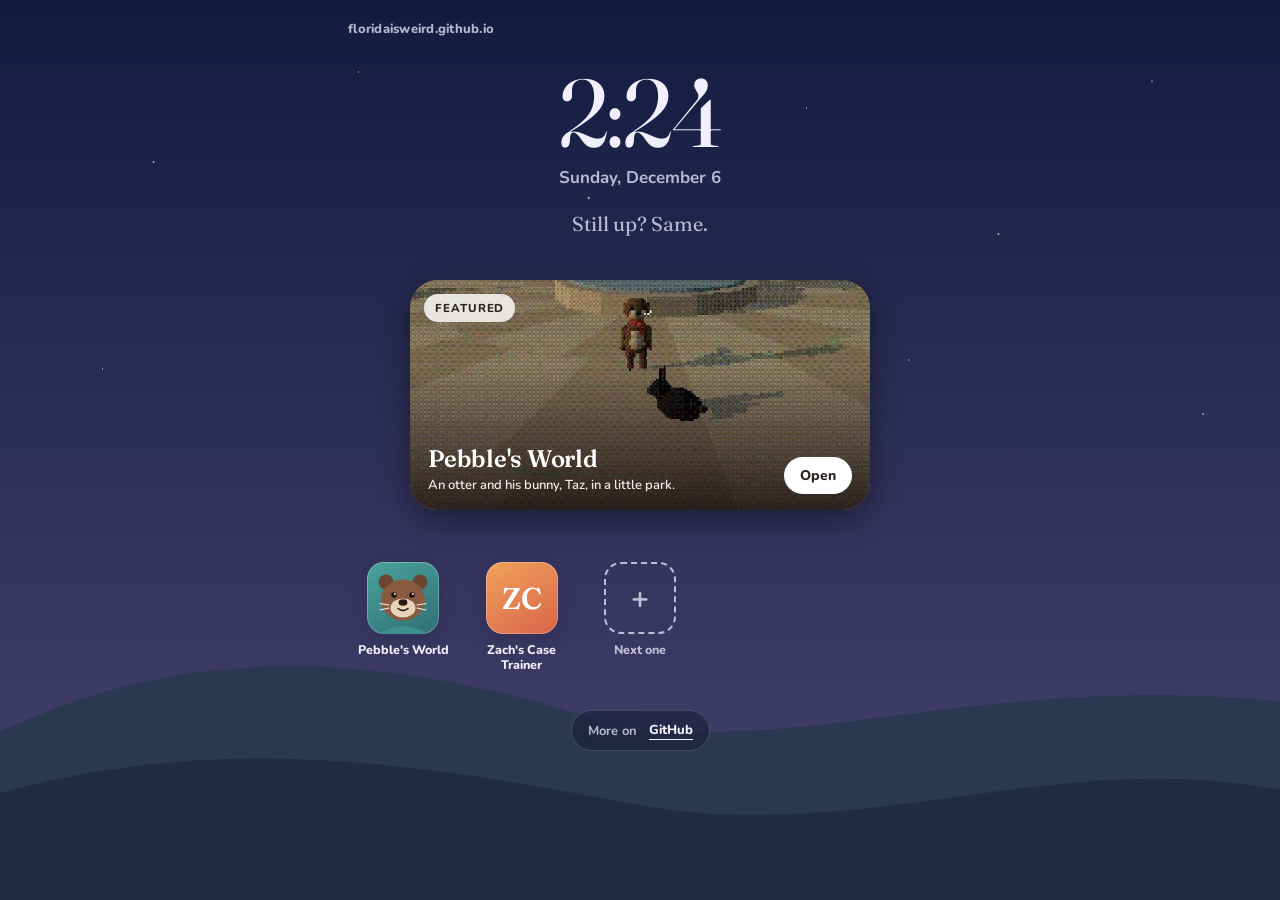
==== commit 862308c6: "e" ====
--- a/index.html
+++ b/index.html
@@ -4,7 +4,7 @@
 <meta charset="utf-8">
 <meta name="viewport" content="width=device-width, initial-scale=1, viewport-fit=cover">
 <title>Zach's Projects</title>
-<meta name="description" content="Things Zach has built: Pebble's City, Zach's Case Trainer, and whatever comes next.">
+<meta name="description" content="Things Zach has built: Pebble's World, Zach's Case Trainer, and whatever comes next.">
 <link rel="icon" href="data:image/svg+xml,<svg xmlns='http://www.w3.org/2000/svg' viewBox='0 0 100 100'><rect width='100' height='100' rx='24' fill='%233f8f8a'/><text x='50' y='68' font-size='56' text-anchor='middle'>🦦</text></svg>">
 <link rel="preconnect" href="https://fonts.googleapis.com">
 <link rel="stylesheet" href="https://fonts.googleapis.com/css2?family=Fraunces:opsz,wght@9..144,400;9..144,600&family=Nunito:wght@600;700;800&display=swap">
@@ -30,14 +30,14 @@
 .clock .time { font-family: var(--display); font-weight: 400; font-size: clamp(64px, 17vw, 96px); line-height: 1; letter-spacing: -.02em; font-variant-numeric: tabular-nums; }
 .clock .day { margin-top: 6px; font-weight: 700; font-size: 17px; color: var(--ink-soft); }
 .hello { text-align: center; margin: 22px 0 22px; font-family: var(--display); font-weight: 400; font-size: 20px; color: var(--ink-soft); text-wrap: balance; }
-.widget { display: block; position: relative; border-radius: 28px; overflow: hidden; color: #fff; text-decoration: none; box-shadow: var(--shadow); aspect-ratio: 16 / 9.4; background: #7a4a3a; isolation: isolate; transition: transform .2s ease; }
+.widget { display: block; position: relative; border-radius: 28px; overflow: hidden; color: #fff; text-decoration: none; box-shadow: var(--shadow); aspect-ratio: 2 / 1; max-width: 460px; margin: 0 auto; background: #7a4a3a; isolation: isolate; transition: transform .2s ease; }
 .widget:hover { transform: translateY(-2px); }
 .widget img { position: absolute; inset: 0; width: 100%; height: 100%; object-fit: cover; object-position: 38% 55%; z-index: -2; }
 .widget::after { content: ''; position: absolute; inset: 0; z-index: -1; background: linear-gradient(180deg, rgba(20, 10, 10, 0) 38%, rgba(20, 10, 14, 0.78)); }
 .widget .tag { position: absolute; top: 14px; left: 14px; background: rgba(255, 255, 255, 0.82); color: #2a2320; font-weight: 800; font-size: 11.5px; letter-spacing: .08em; text-transform: uppercase; padding: 6px 11px; border-radius: 999px; }
 .widget .cap { position: absolute; left: 18px; right: 18px; bottom: 16px; display: flex; align-items: end; justify-content: space-between; gap: 12px; }
-.widget h2 { margin: 0; font-family: var(--display); font-weight: 600; font-size: clamp(24px, 6vw, 30px); letter-spacing: -.01em; }
-.widget p { margin: 4px 0 0; font-weight: 600; font-size: 14px; opacity: .92; max-width: 34ch; text-wrap: pretty; }
+.widget h2 { margin: 0; font-family: var(--display); font-weight: 600; font-size: clamp(20px, 5vw, 24px); letter-spacing: -.01em; }
+.widget p { margin: 3px 0 0; font-weight: 600; font-size: 13px; opacity: .92; max-width: 34ch; text-wrap: pretty; }
 .widget .go { flex: none; background: #fff; color: #2a2320; font-weight: 800; font-size: 14px; padding: 9px 16px; border-radius: 999px; }
 .grid { display: grid; grid-template-columns: repeat(auto-fill, minmax(92px, 1fr)); gap: 22px 8px; margin-top: 30px; justify-items: center; }
 .app { display: flex; flex-direction: column; align-items: center; gap: 8px; width: 92px; text-decoration: none; color: var(--ink); }
@@ -61,18 +61,18 @@
   <div class="status"><span id="where">floridaisweird.github.io</span><span id="weather"></span></div>
   <div class="clock"><div class="time" id="time">--:--</div><div class="day" id="day"></div></div>
   <p class="hello" id="hello">Things I've built</p>
-
+ 
   <!-- FEATURED: the big card. Edit the text or link in the PROJECTS list near the bottom of this file. -->
-  <a class="widget" id="widget" href="./pebble/">
-    <img src="./assets/pebble-city.jpg" alt="Pebble the otter standing on the brick square in his 3D city at golden hour">
+  <a class="widget" id="widget" href="https://claude.ai/artifact/5h84ELkF1uqAZZH1jHpBRN" target="_blank" rel="noopener">
+    <img src="[data-uri]" alt="Pebble the otter and Taz the black bunny by the fountain in their pixel-art park">
     <span class="tag">Featured</span>
-    <span class="cap"><span><h2>Pebble's City</h2><p>An otter who lives on his own in a little 3D city. Nobody tells him what to do.</p></span><span class="go">Open</span></span>
+    <span class="cap"><span><h2>Pebble's World</h2><p>An otter and his bunny, Taz, in a little park.</p></span><span class="go">Open</span></span>
   </a>
-
+ 
   <nav class="grid" id="grid" aria-label="Projects"></nav>
   <div class="dock">More on <a href="https://github.com/floridaisweird">GitHub</a></div>
 </main>
-
+ 
 <script>
 /* ==== YOUR PROJECTS: edit this list ====
    name   : label under the icon
@@ -81,15 +81,15 @@
    glyph  : text drawn on the icon (a letter or two), or leave "" and use svg
    featured: true puts it in the big card above (only one)                         */
 const PROJECTS = [
-  { name: "Pebble's City", url: "./pebble/", bg: ["#4aa39c", "#2f6f76"], svg: "otter", featured: true },
+  { name: "Pebble's World", url: "https://claude.ai/artifact/5h84ELkF1uqAZZH1jHpBRN", bg: ["#4aa39c", "#2f6f76"], svg: "otter", featured: true },
   { name: "Zach's Case Trainer", url: "./case-trainer/", bg: ["#f0a15a", "#d9654b"], glyph: "ZC" },
 ];
-
+ 
 const icons = {
   otter: `<svg viewBox="0 0 72 72" aria-hidden="true"><circle cx="19" cy="20" r="7.5" fill="#6b4531"/><circle cx="53" cy="20" r="7.5" fill="#6b4531"/><ellipse cx="36" cy="38" rx="22" ry="20.5" fill="#8a5a40"/><ellipse cx="36" cy="46" rx="12.5" ry="9.5" fill="#e8d3b9"/><ellipse cx="36" cy="40.5" rx="4.4" ry="3.2" fill="#2a1a14"/><circle cx="27" cy="33" r="2.8" fill="#1d1410"/><circle cx="45" cy="33" r="2.8" fill="#1d1410"/><circle cx="27.9" cy="32" r=".9" fill="#fff"/><circle cx="45.9" cy="32" r=".9" fill="#fff"/><path d="M31 46.5q5 4 10 0" stroke="#2a1a14" stroke-width="1.6" fill="none" stroke-linecap="round"/><g stroke="#f6efe4" stroke-width="1.1" stroke-linecap="round"><path d="M22 43l-9-1.5M22 46l-9 2M50 43l9-1.5M50 46l9 2"/></g><path d="M12 72q24-16 48 0z" fill="#3f8f8a"/></svg>`,
 };
 const $ = (id) => document.getElementById(id);
-
+ 
 // ---- icons + featured card ----
 const grid = $('grid');
 for (const p of PROJECTS) {
@@ -103,7 +103,7 @@
 }
 const ghost = document.createElement('div'); ghost.className = 'app ghost'; ghost.setAttribute('aria-hidden', 'true');
 ghost.innerHTML = '<span class="icon">+</span><span class="label">Next one</span>'; grid.append(ghost);
-
+ 
 // ---- the sky follows your local time of day ----
 const STOPS = [ // hour, top, bottom, hill1, hill2, stars
   [0, '#0b1230', '#2a3566', '#27384f', '#1d2b40', 1], [5, '#1b2450', '#6a527a', '#2c3a52', '#212e44', .9], [6.5, '#5b78b8', '#f3b88c', '#8fa58f', '#6f8c7c', .1],
@@ -133,3 +133,4 @@
 </script>
 </body>
 </html>
+ 
